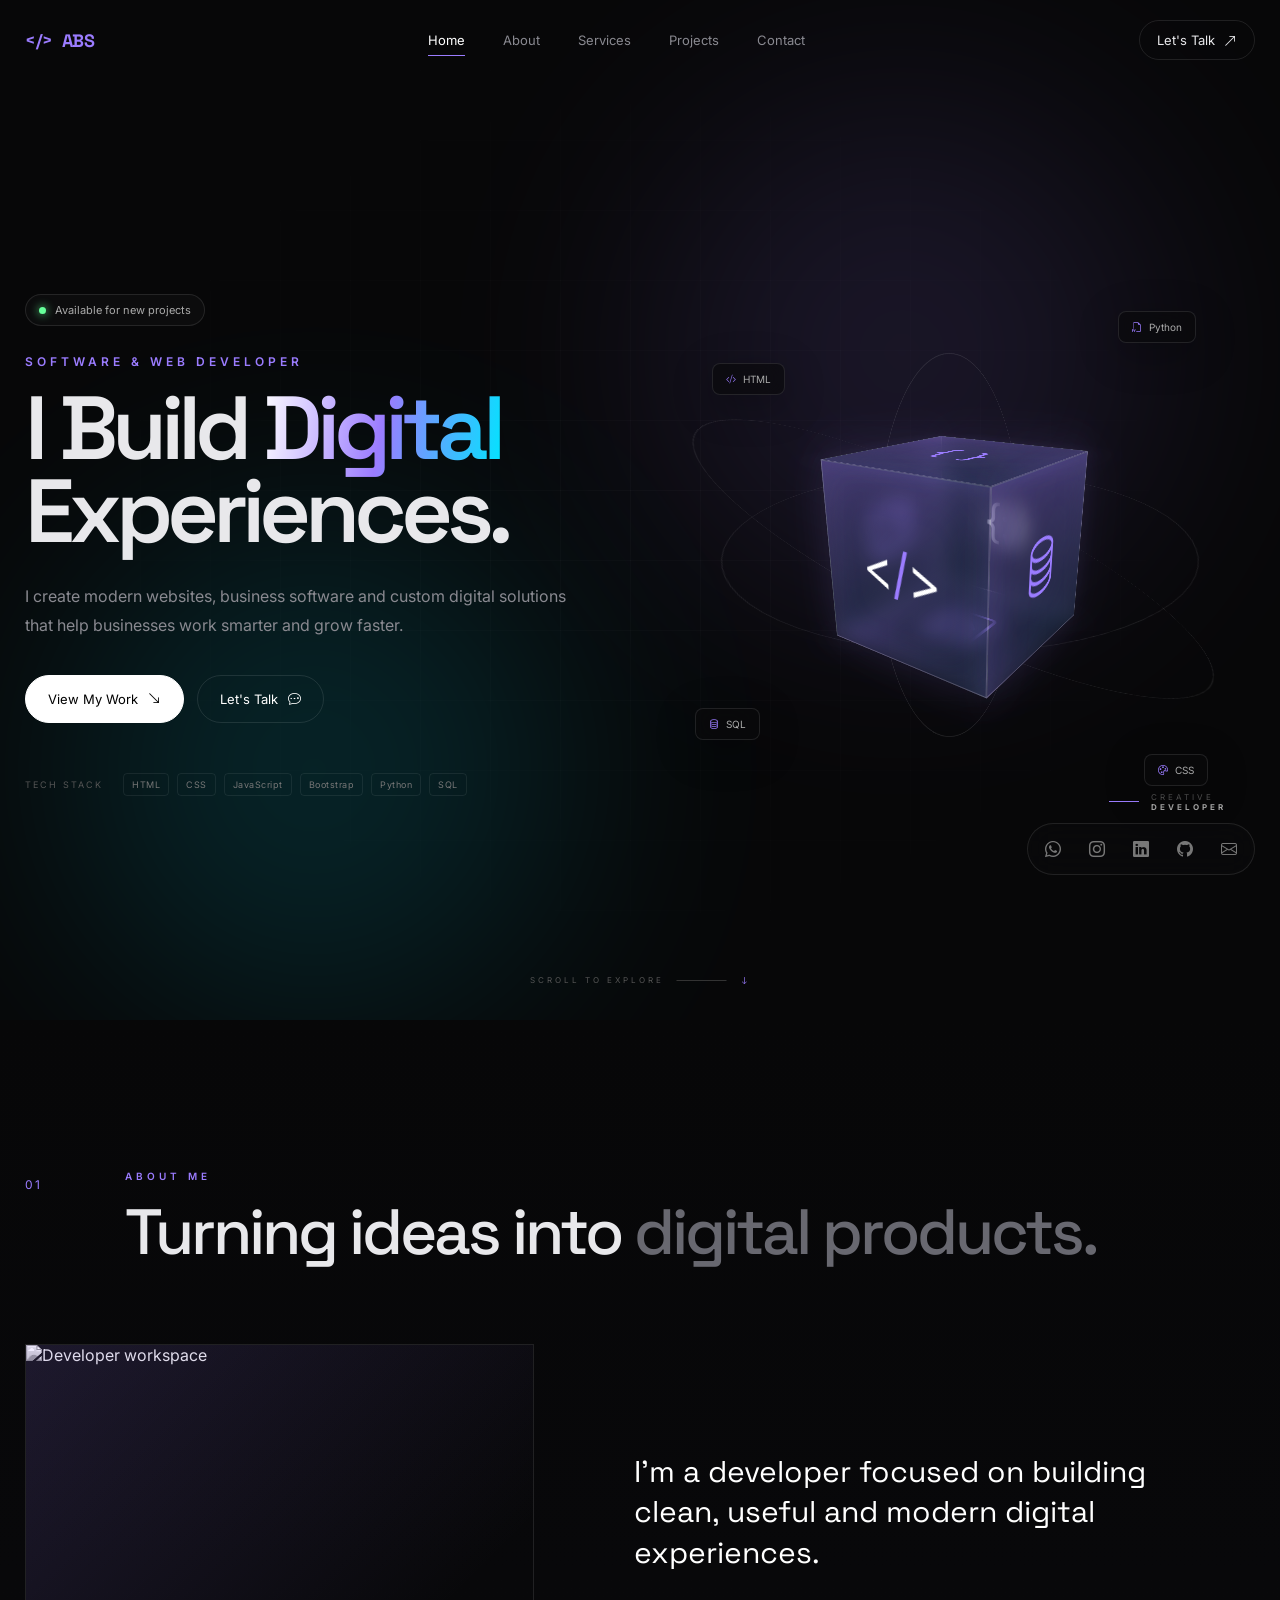
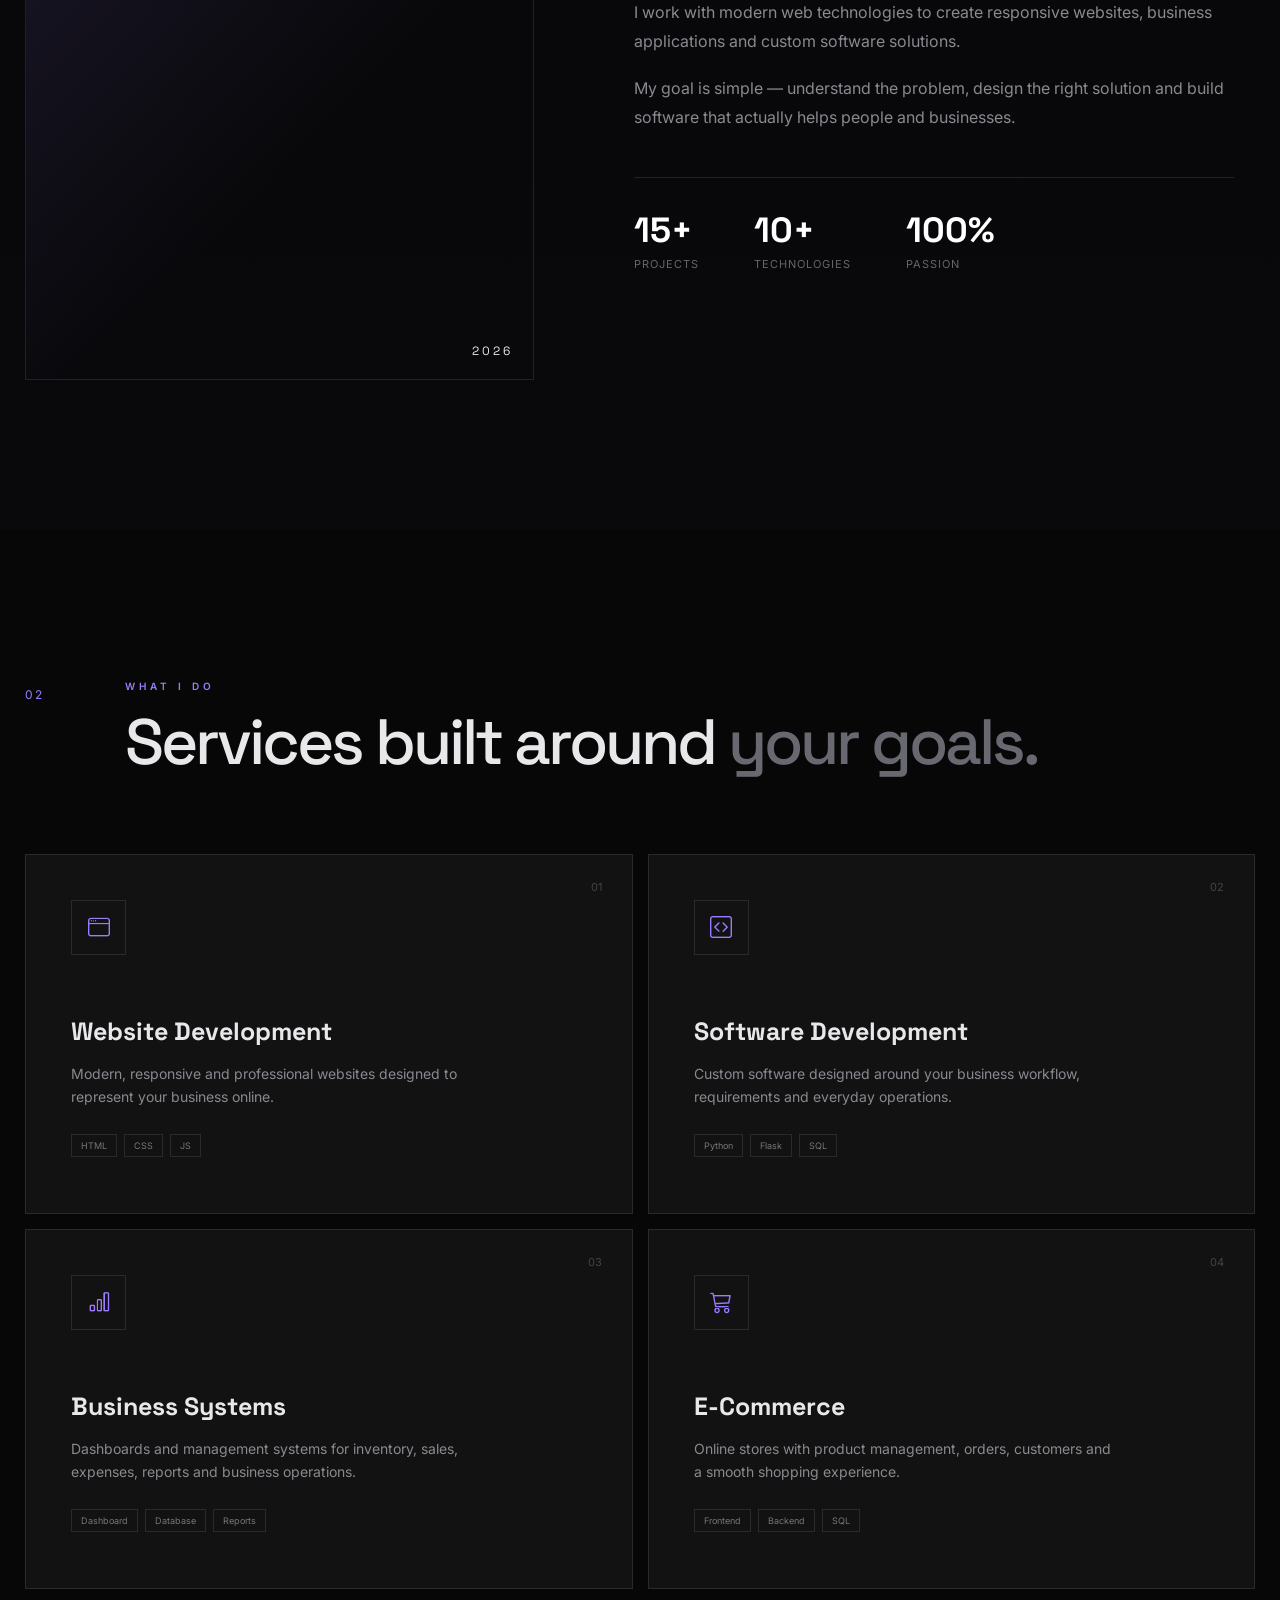
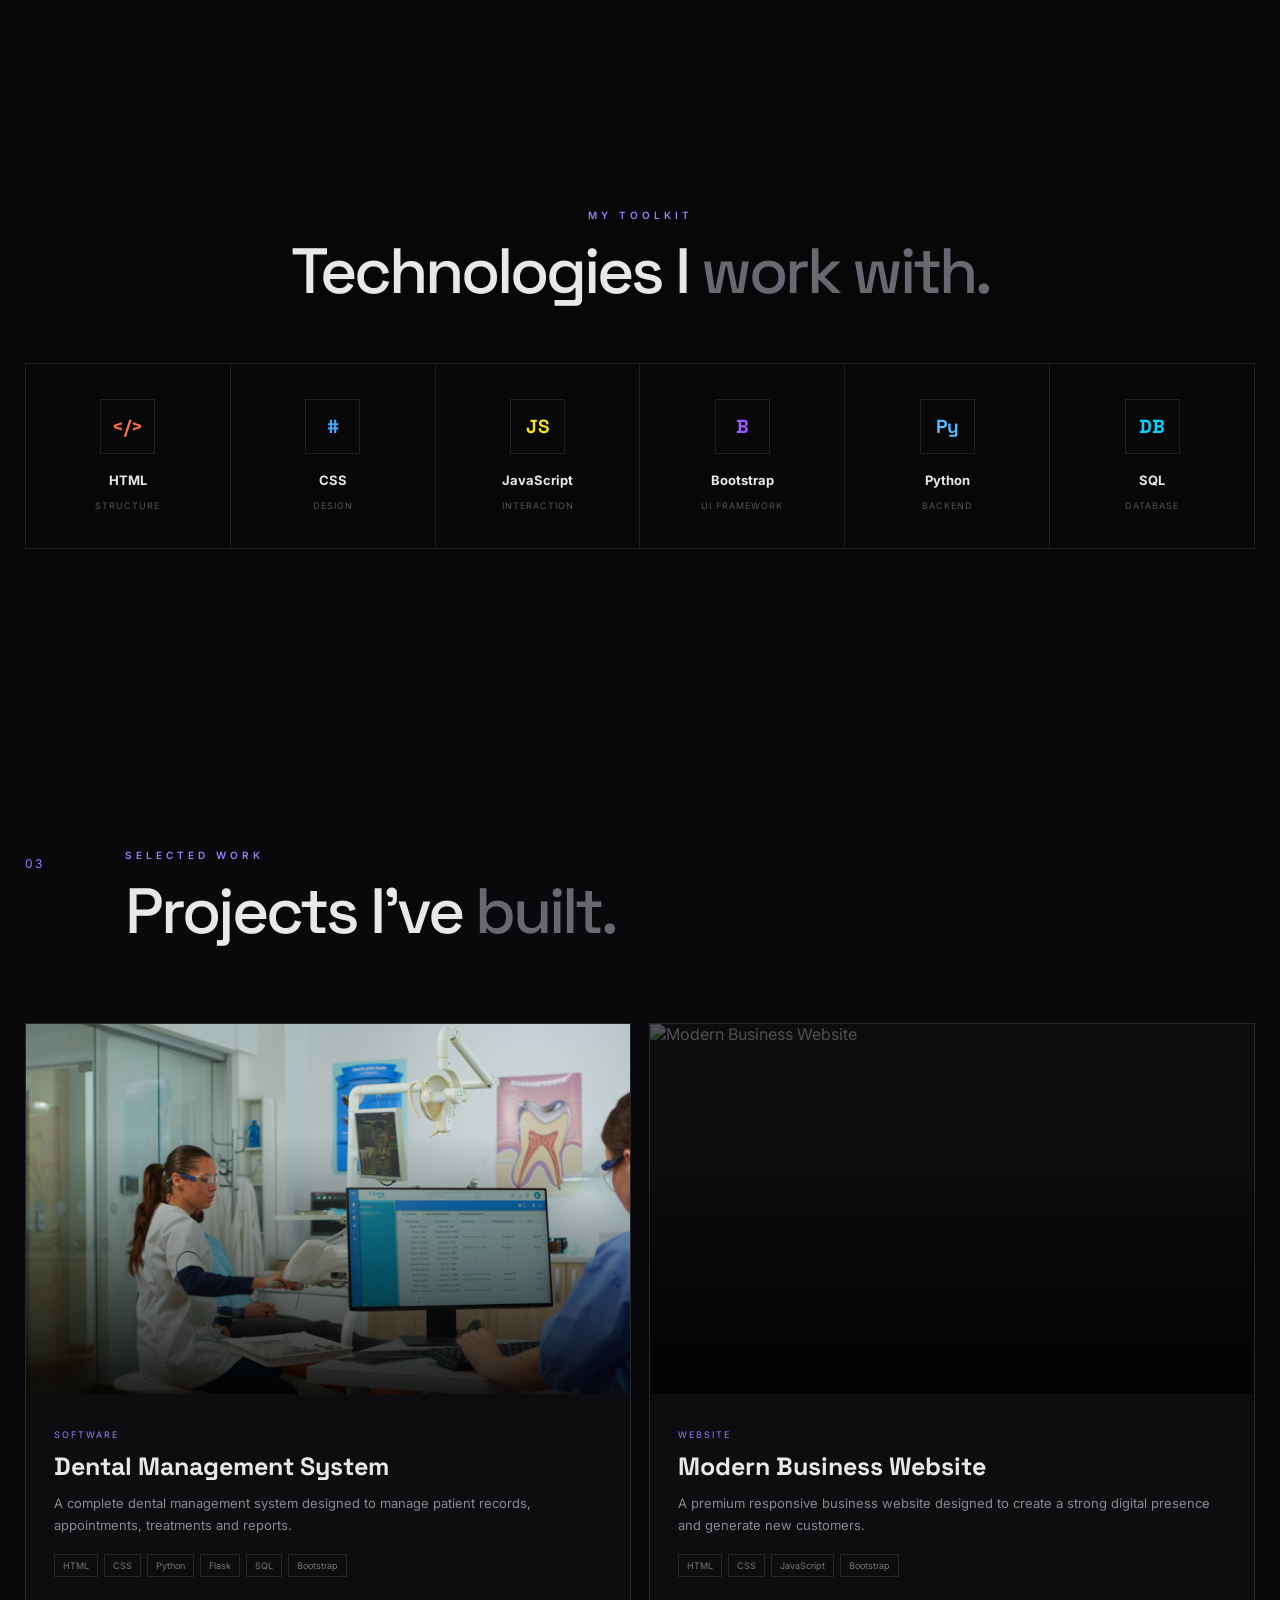
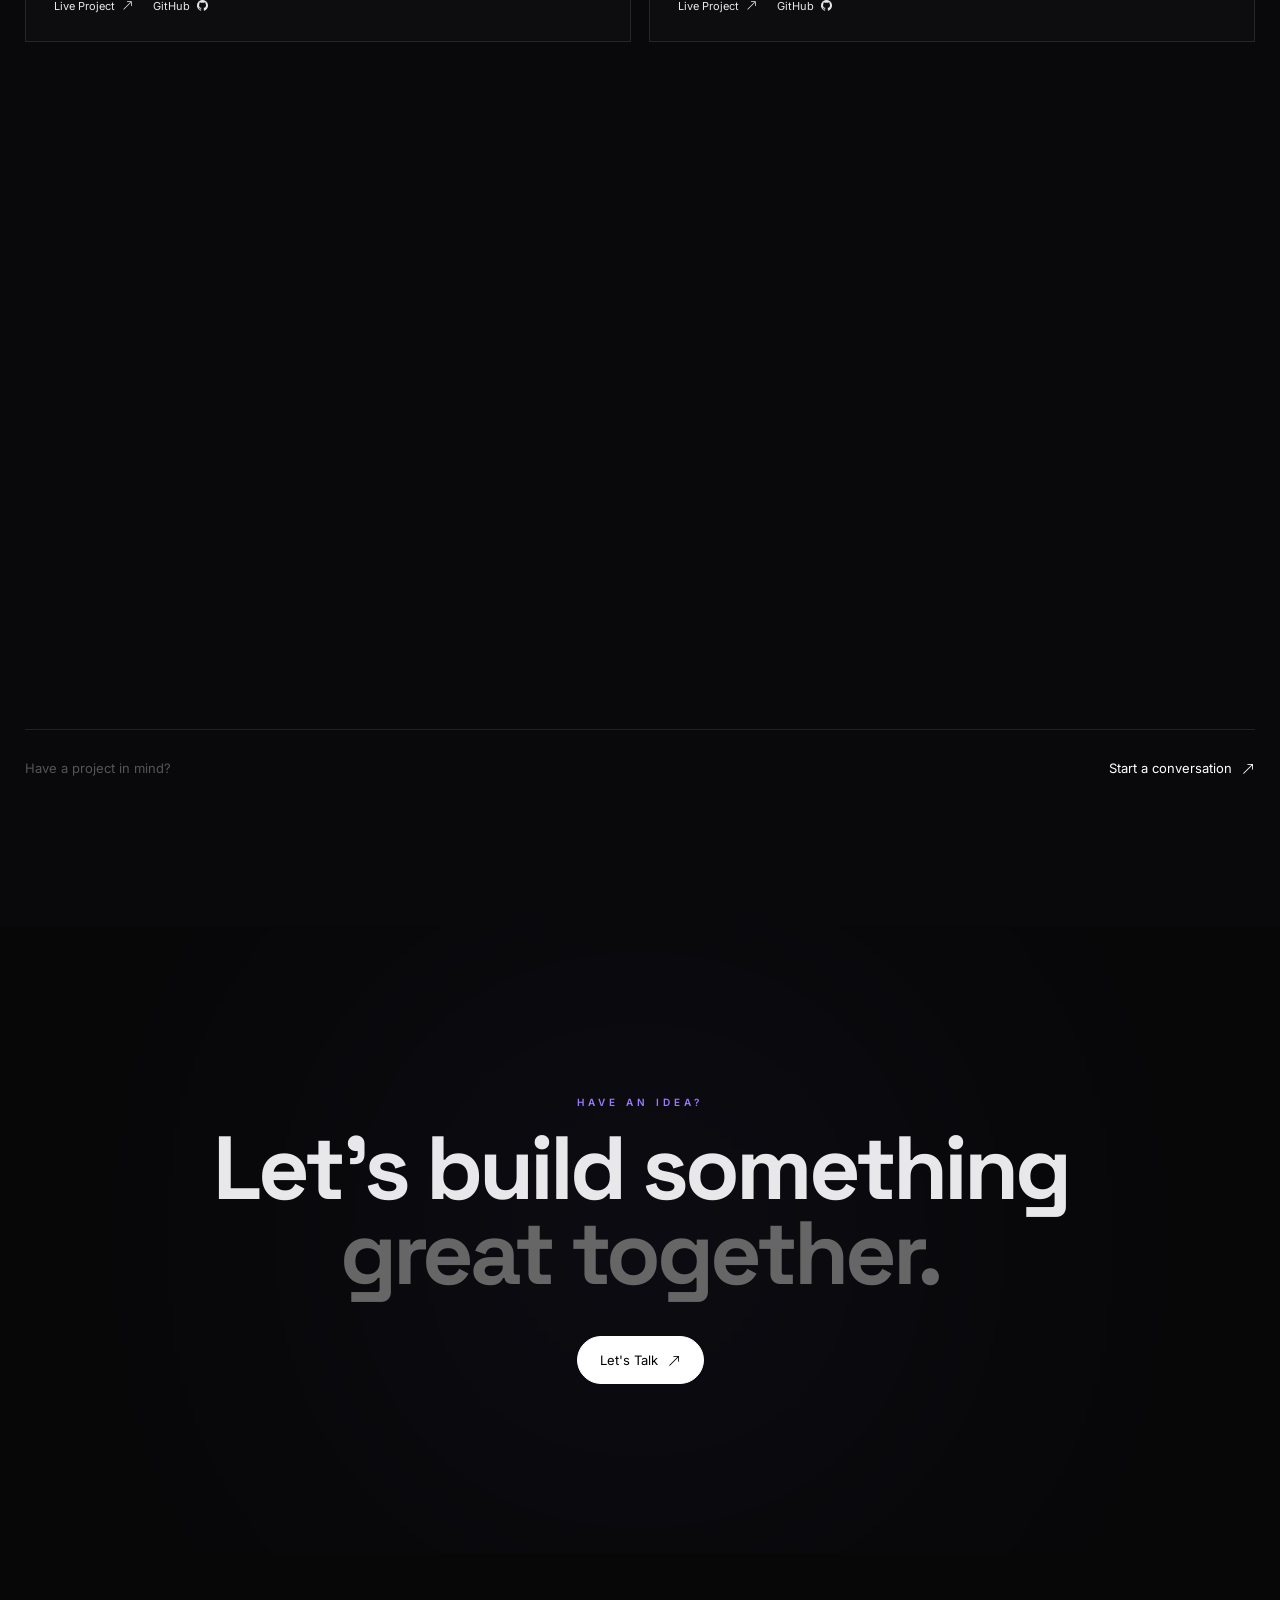
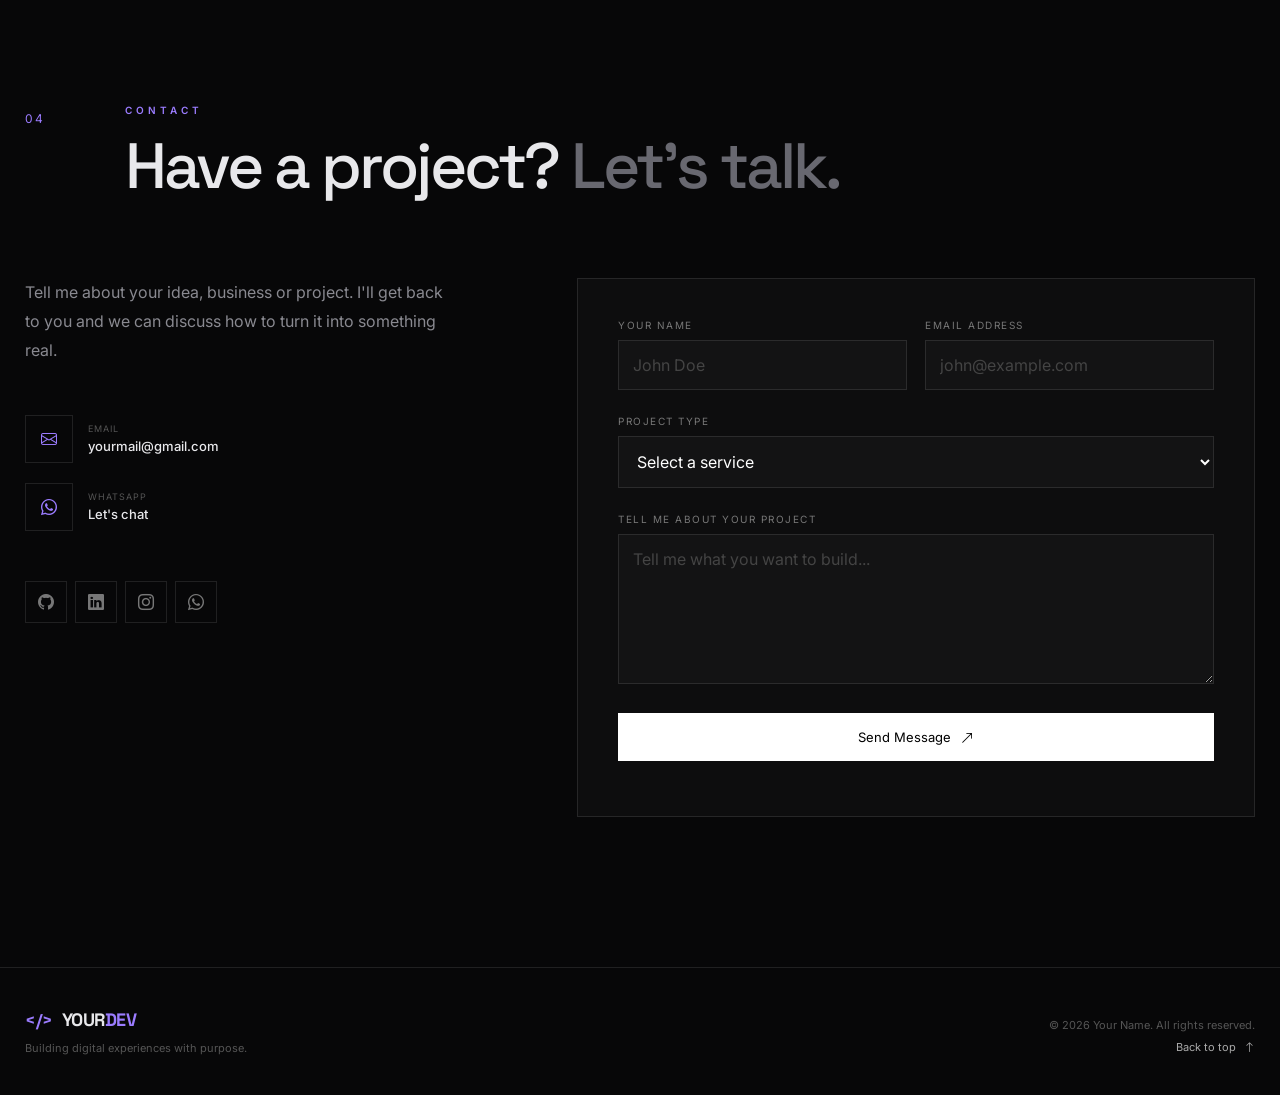
==== index.html @ db2ff86c "updated" ====
<!DOCTYPE html>
<html lang="en">
<head>
    <meta charset="UTF-8">
    <meta name="viewport" content="width=device-width, initial-scale=1.0">

    <title> ABS Software & Web Developer</title>

    <meta
        name="description"
        content="Software and web developer building modern websites, business software and custom digital solutions."
    >

    <!-- Google Font -->
    <link rel="preconnect" href="https://fonts.googleapis.com">
    <link rel="preconnect" href="https://fonts.gstatic.com" crossorigin>

    <link
        href="https://fonts.googleapis.com/css2?family=Inter:wght@400;500;600;700;800&family=Space+Grotesk:wght@400;500;600;700&display=swap"
        rel="stylesheet"
    >

    <!-- Bootstrap Icons -->
    <link
        rel="stylesheet"
        href="https://cdn.jsdelivr.net/npm/bootstrap-icons@1.11.3/font/bootstrap-icons.min.css"
    >

    <link rel="stylesheet" href="style.css">
</head>

<body>

<!-- =========================================================
     CUSTOM CURSOR
========================================================= -->

<div class="cursor-dot"></div>
<div class="cursor-outline"></div>


<!-- =========================================================
     NAVBAR
========================================================= -->

<header class="navbar">

    <div class="nav-container">

        <a href="#home" class="logo">
            <span class="logo-symbol">&lt;/&gt;</span>
            <span><span>ABS</span></span>
        </a>

        <nav class="nav-links">

            <a href="#home" class="nav-link active">Home</a>
            <a href="#about" class="nav-link">About</a>
            <a href="#services" class="nav-link">Services</a>
            <a href="#projects" class="nav-link">Projects</a>
            <a href="#contact" class="nav-link">Contact</a>

        </nav>

        <a href="#contact" class="nav-button">
            Let's Talk
            <i class="bi bi-arrow-up-right"></i>
        </a>

        <button class="menu-button" id="menuButton" aria-label="Open menu">
            <i class="bi bi-list"></i>
        </button>

    </div>

</header>


<!-- MOBILE MENU -->

<div class="mobile-menu" id="mobileMenu">

    <button class="mobile-close" id="mobileClose">
        <i class="bi bi-x-lg"></i>
    </button>

    <a href="#home">Home</a>
    <a href="#about">About</a>
    <a href="#services">Services</a>
    <a href="#projects">Projects</a>
    <a href="#contact">Contact</a>

</div>


<!-- =========================================================
     HERO
========================================================= -->

<main>

<section class="hero section" id="home">

    <div class="hero-grid"></div>

    <div class="hero-glow glow-one"></div>
    <div class="hero-glow glow-two"></div>

    <div class="hero-container">

        <!-- LEFT CONTENT -->

        <div class="hero-content">

            <div class="available-badge">
                <span class="status-dot"></span>
                Available for new projects
            </div>

            <p class="hero-small-title">
                SOFTWARE & WEB DEVELOPER
            </p>

            <h1>
                I Build
                <span class="gradient-text">Digital</span>
                <br>
                Experiences.
            </h1>

            <p class="hero-description">
                I create modern websites, business software and custom
                digital solutions that help businesses work smarter and
                grow faster.
            </p>

            <div class="hero-buttons">

                <a href="#projects" class="primary-button">
                    View My Work
                    <i class="bi bi-arrow-down-right"></i>
                </a>

                <a href="#contact" class="secondary-button">
                    Let's Talk
                    <i class="bi bi-chat-dots"></i>
                </a>

            </div>

            <div class="hero-tech">

                <span>TECH STACK</span>

                <div class="tech-list">
                    <span>HTML</span>
                    <span>CSS</span>
                    <span>JavaScript</span>
                    <span>Bootstrap</span>
                    <span>Python</span>
                    <span>SQL</span>
                </div>

            </div>

        </div>


        <!-- 3D AREA -->

        <div class="hero-visual" id="heroVisual">

            <div class="orbit orbit-one"></div>
            <div class="orbit orbit-two"></div>
            <div class="orbit orbit-three"></div>

            <div class="floating-tag tag-html">
                <i class="bi bi-code-slash"></i>
                HTML
            </div>

            <div class="floating-tag tag-python">
                <i class="bi bi-filetype-py"></i>
                Python
            </div>

            <div class="floating-tag tag-sql">
                <i class="bi bi-database"></i>
                SQL
            </div>

            <div class="floating-tag tag-css">
                <i class="bi bi-palette"></i>
                CSS
            </div>


            <!-- 3D OBJECT -->

            <div class="scene">

                <div class="cube">

                    <div class="cube-face front">
                        <span>&lt;</span>
                        <strong>/</strong>
                        <span>&gt;</span>
                    </div>

                    <div class="cube-face back">
                        <span>{</span>
                        <strong>;</strong>
                        <span>}</span>
                    </div>

                    <div class="cube-face right">
                        <i class="bi bi-database"></i>
                    </div>

                    <div class="cube-face left">
                        <i class="bi bi-terminal"></i>
                    </div>

                    <div class="cube-face top">
                        <i class="bi bi-braces"></i>
                    </div>

                    <div class="cube-face bottom">
                        <i class="bi bi-code-square"></i>
                    </div>

                </div>

            </div>


            <div class="visual-caption">

                <div class="caption-line"></div>

                <div>
                    <small>CREATIVE</small>
                    <strong>DEVELOPER</strong>
                </div>

            </div>

        </div>

    </div>


    <div class="scroll-indicator">

        <span>SCROLL TO EXPLORE</span>

        <div class="scroll-line"></div>

        <i class="bi bi-arrow-down"></i>

    </div>

</section>


<!-- =========================================================
     ABOUT
========================================================= -->

<section class="section about-section" id="about">

    <div class="container">

        <div class="section-heading">

            <span class="section-number">01</span>

            <div>
                <p class="eyebrow">ABOUT ME</p>

                <h2>
                    Turning ideas into
                    <span>digital products.</span>
                </h2>
            </div>

        </div>


        <div class="about-grid">

            <div class="about-image-wrapper">

                <div class="image-frame">

                    <!-- Replace this image -->
                    <img
                        src="https://images.unsplash.com/photo-1519389950473-47ba0277781c?auto=format&fit=crop&w=900&q=80"
                        alt="Developer workspace"
                    >

                    <div class="image-overlay"></div>

                    <div class="image-number">
                        2026
                    </div>

                </div>

            </div>


            <div class="about-content">

                <p class="large-text">
                    I'm a developer focused on building clean,
                    useful and modern digital experiences.
                </p>

                <p>
                    I work with modern web technologies to create
                    responsive websites, business applications and
                    custom software solutions.
                </p>

                <p>
                    My goal is simple — understand the problem,
                    design the right solution and build software
                    that actually helps people and businesses.
                </p>


                <div class="stats">

                    <div class="stat">
                        <strong>15+</strong>
                        <span>Projects</span>
                    </div>

                    <div class="stat">
                        <strong>10+</strong>
                        <span>Technologies</span>
                    </div>

                    <div class="stat">
                        <strong>100%</strong>
                        <span>Passion</span>
                    </div>

                </div>

            </div>

        </div>

    </div>

</section>


<!-- =========================================================
     SERVICES
========================================================= -->

<section class="section services-section" id="services">

    <div class="container">

        <div class="section-heading">

            <span class="section-number">02</span>

            <div>
                <p class="eyebrow">WHAT I DO</p>

                <h2>
                    Services built around
                    <span>your goals.</span>
                </h2>
            </div>

        </div>


        <div class="services-grid">


            <article class="service-card">

                <div class="service-number">01</div>

                <div class="service-icon">
                    <i class="bi bi-window"></i>
                </div>

                <h3>Website Development</h3>

                <p>
                    Modern, responsive and professional websites
                    designed to represent your business online.
                </p>

                <div class="service-tags">
                    <span>HTML</span>
                    <span>CSS</span>
                    <span>JS</span>
                </div>

            </article>


            <article class="service-card">

                <div class="service-number">02</div>

                <div class="service-icon">
                    <i class="bi bi-code-square"></i>
                </div>

                <h3>Software Development</h3>

                <p>
                    Custom software designed around your business
                    workflow, requirements and everyday operations.
                </p>

                <div class="service-tags">
                    <span>Python</span>
                    <span>Flask</span>
                    <span>SQL</span>
                </div>

            </article>


            <article class="service-card">

                <div class="service-number">03</div>

                <div class="service-icon">
                    <i class="bi bi-bar-chart"></i>
                </div>

                <h3>Business Systems</h3>

                <p>
                    Dashboards and management systems for inventory,
                    sales, expenses, reports and business operations.
                </p>

                <div class="service-tags">
                    <span>Dashboard</span>
                    <span>Database</span>
                    <span>Reports</span>
                </div>

            </article>


            <article class="service-card">

                <div class="service-number">04</div>

                <div class="service-icon">
                    <i class="bi bi-cart3"></i>
                </div>

                <h3>E-Commerce</h3>

                <p>
                    Online stores with product management, orders,
                    customers and a smooth shopping experience.
                </p>

                <div class="service-tags">
                    <span>Frontend</span>
                    <span>Backend</span>
                    <span>SQL</span>
                </div>

            </article>


        </div>

    </div>

</section>


<!-- =========================================================
     TECHNOLOGIES
========================================================= -->

<section class="section tech-section">

    <div class="container">

        <div class="tech-header">

            <p class="eyebrow">MY TOOLKIT</p>

            <h2>
                Technologies I
                <span>work with.</span>
            </h2>

        </div>


        <div class="skills-grid">

            <div class="skill-card">
                <span class="skill-icon html-icon">&lt;/&gt;</span>
                <strong>HTML</strong>
                <small>Structure</small>
            </div>

            <div class="skill-card">
                <span class="skill-icon css-icon">#</span>
                <strong>CSS</strong>
                <small>Design</small>
            </div>

            <div class="skill-card">
                <span class="skill-icon js-icon">JS</span>
                <strong>JavaScript</strong>
                <small>Interaction</small>
            </div>

            <div class="skill-card">
                <span class="skill-icon bootstrap-icon">B</span>
                <strong>Bootstrap</strong>
                <small>UI Framework</small>
            </div>

            <div class="skill-card">
                <span class="skill-icon python-icon">Py</span>
                <strong>Python</strong>
                <small>Backend</small>
            </div>

            <div class="skill-card">
                <span class="skill-icon sql-icon">DB</span>
                <strong>SQL</strong>
                <small>Database</small>
            </div>

        </div>

    </div>

</section>


<!-- =========================================================
     PROJECTS
========================================================= -->

<section class="section projects-section" id="projects">

    <div class="container">

        <div class="section-heading">

            <span class="section-number">03</span>

            <div>
                <p class="eyebrow">SELECTED WORK</p>

                <h2>
                    Projects I've
                    <span>built.</span>
                </h2>
            </div>

        </div>


        <div class="projects-grid" id="projectsContainer">
            <!-- Projects generated by JavaScript -->
        </div>


        <div class="projects-bottom">

            <p>
                Have a project in mind?
            </p>

            <a href="#contact" class="text-link">
                Start a conversation
                <i class="bi bi-arrow-up-right"></i>
            </a>

        </div>

    </div>

</section>


<!-- =========================================================
     CTA
========================================================= -->

<section class="cta-section">

    <div class="cta-glow"></div>

    <div class="container">

        <p class="eyebrow">HAVE AN IDEA?</p>

        <h2>
            Let's build something
            <span>great together.</span>
        </h2>

        <a href="#contact" class="primary-button large">
            Let's Talk
            <i class="bi bi-arrow-up-right"></i>
        </a>

    </div>

</section>


<!-- =========================================================
     CONTACT
========================================================= -->

<section class="section contact-section" id="contact">

    <div class="container">

        <div class="section-heading">

            <span class="section-number">04</span>

            <div>
                <p class="eyebrow">CONTACT</p>

                <h2>
                    Have a project?
                    <span>Let's talk.</span>
                </h2>
            </div>

        </div>


        <div class="contact-grid">


            <!-- CONTACT INFO -->

            <div class="contact-info">

                <p class="contact-intro">
                    Tell me about your idea, business or project.
                    I'll get back to you and we can discuss how
                    to turn it into something real.
                </p>


                <div class="contact-details">

                    <a href="mailto:yourmail@gmail.com" class="contact-item">

                        <div class="contact-icon">
                            <i class="bi bi-envelope"></i>
                        </div>

                        <div>
                            <small>Email</small>
                            <strong>yourmail@gmail.com</strong>
                        </div>

                    </a>


                    <a href="https://wa.me/919999999999"
                       target="_blank"
                       class="contact-item">

                        <div class="contact-icon">
                            <i class="bi bi-whatsapp"></i>
                        </div>

                        <div>
                            <small>WhatsApp</small>
                            <strong>Let's chat</strong>
                        </div>

                    </a>

                </div>


                <!-- SOCIAL LINKS -->

                <div class="social-links">

                    <a href="https://github.com/" target="_blank">
                        <i class="bi bi-github"></i>
                    </a>

                    <a href="https://linkedin.com/" target="_blank">
                        <i class="bi bi-linkedin"></i>
                    </a>

                    <a href="https://instagram.com/" target="_blank">
                        <i class="bi bi-instagram"></i>
                    </a>

                    <a href="https://wa.me/919999999999" target="_blank">
                        <i class="bi bi-whatsapp"></i>
                    </a>

                </div>

            </div>


            <!-- CONTACT FORM -->

            <form
                class="contact-form"
                id="contactForm"
            >

                <div class="form-row">

                    <div class="form-group">

                        <label for="name">Your Name</label>

                        <input
                            type="text"
                            id="name"
                            name="name"
                            placeholder="John Doe"
                            required
                        >

                    </div>


                    <div class="form-group">

                        <label for="email">Email Address</label>

                        <input
                            type="email"
                            id="email"
                            name="email"
                            placeholder="john@example.com"
                            required
                        >

                    </div>

                </div>


                <div class="form-group">

                    <label for="projectType">Project Type</label>

                    <select id="projectType" name="projectType">

                        <option value="">Select a service</option>

                        <option>Website Development</option>
                        <option>Software Development</option>
                        <option>Business Management System</option>
                        <option>E-Commerce Website</option>
                        <option>Other</option>

                    </select>

                </div>


                <div class="form-group">

                    <label for="message">Tell me about your project</label>

                    <textarea
                        id="message"
                        name="message"
                        rows="6"
                        placeholder="Tell me what you want to build..."
                        required
                    ></textarea>

                </div>


                <button type="submit" class="submit-button">

                    Send Message

                    <i class="bi bi-arrow-up-right"></i>

                </button>


                <p class="form-message" id="formMessage"></p>

            </form>

        </div>

    </div>

</section>

</main>


<!-- =========================================================
     FOOTER
========================================================= -->

<footer class="footer">

    <div class="container footer-inner">

        <div>

            <a href="#home" class="logo">
                <span class="logo-symbol">&lt;/&gt;</span>
                <span>YOUR<span>DEV</span></span>
            </a>

            <p>
                Building digital experiences with purpose.
            </p>

        </div>


        <div class="footer-right">

            <p>
                © <span id="year"></span> Your Name.
                All rights reserved.
            </p>

            <a href="#home">
                Back to top
                <i class="bi bi-arrow-up"></i>
            </a>

        </div>

    </div>

</footer>


<!-- =========================================================
     FLOATING SOCIAL DOCK
========================================================= -->

<div class="social-dock">

    <a href="https://wa.me/919999999999"
       target="_blank"
       aria-label="WhatsApp">

        <i class="bi bi-whatsapp"></i>

    </a>

    <a href="https://instagram.com/"
       target="_blank"
       aria-label="Instagram">

        <i class="bi bi-instagram"></i>

    </a>

    <a href="https://linkedin.com/"
       target="_blank"
       aria-label="LinkedIn">

        <i class="bi bi-linkedin"></i>

    </a>

    <a href="https://github.com/"
       target="_blank"
       aria-label="GitHub">

        <i class="bi bi-github"></i>

    </a>

    <a href="mailto:yourmail@gmail.com"
       aria-label="Email">

        <i class="bi bi-envelope"></i>

    </a>

</div>


<!-- JS -->

<script src="script.js"></script>

</body>
</html>
---- style.css ----
/* =========================================================
   ROOT
========================================================= */

:root {

    --bg: #070708;
    --bg-soft: #0d0d10;
    --card: rgba(255, 255, 255, 0.045);

    --white: #ffffff;
    --text: #e8e8eb;
    --muted: #898990;

    --border: rgba(255, 255, 255, 0.10);

    --accent: #9b7cff;
    --accent-two: #00e5ff;

    --max-width: 1250px;

    --ease: cubic-bezier(.22, 1, .36, 1);
}


/* =========================================================
   RESET
========================================================= */

* {
    margin: 0;
    padding: 0;
    box-sizing: border-box;
}

html {
    scroll-behavior: smooth;
}

body {

    background: var(--bg);
    color: var(--text);

    font-family: "Inter", sans-serif;

    overflow-x: hidden;
}

body::selection {
    background: var(--accent);
    color: white;
}

a {
    color: inherit;
    text-decoration: none;
}

button,
input,
textarea,
select {
    font: inherit;
}


/* =========================================================
   SCROLLBAR
========================================================= */

::-webkit-scrollbar {
    width: 8px;
}

::-webkit-scrollbar-track {
    background: var(--bg);
}

::-webkit-scrollbar-thumb {
    background: #29292e;
    border-radius: 20px;
}

::-webkit-scrollbar-thumb:hover {
    background: var(--accent);
}


/* =========================================================
   CONTAINER
========================================================= */

.container {

    width: min(
        calc(100% - 50px),
        var(--max-width)
    );

    margin: auto;
}


/* =========================================================
   NAVBAR
========================================================= */

.navbar {

    position: fixed;

    top: 0;
    left: 0;

    width: 100%;

    z-index: 1000;

    padding: 20px 0;

    transition: .4s var(--ease);
}

.navbar.scrolled {

    padding: 12px 0;

    background: rgba(7, 7, 8, .78);

    backdrop-filter: blur(20px);

    border-bottom: 1px solid var(--border);
}

.nav-container {

    width: min(
        calc(100% - 50px),
        1400px
    );

    margin: auto;

    display: flex;

    align-items: center;

    justify-content: space-between;
}


/* LOGO */

.logo {

    display: flex;

    align-items: center;

    gap: 9px;

    font-family: "Space Grotesk", sans-serif;

    font-weight: 700;

    font-size: 18px;

    letter-spacing: -.5px;
}

.logo > span:last-child > span {
    color: var(--accent);
}

.logo-symbol {

    color: var(--accent);

    font-size: 17px;
}


/* NAV LINKS */

.nav-links {

    display: flex;

    align-items: center;

    gap: 38px;
}

.nav-link {

    position: relative;

    font-size: 13px;

    color: var(--muted);

    transition: .3s ease;
}

.nav-link:hover,
.nav-link.active {
    color: white;
}

.nav-link::after {

    content: "";

    position: absolute;

    bottom: -8px;
    left: 0;

    width: 0;
    height: 1px;

    background: var(--accent);

    transition: .3s ease;
}

.nav-link:hover::after,
.nav-link.active::after {
    width: 100%;
}


/* NAV BUTTON */

.nav-button {

    display: flex;

    align-items: center;

    gap: 9px;

    padding: 11px 17px;

    border: 1px solid var(--border);

    border-radius: 50px;

    font-size: 13px;

    transition: .3s ease;
}

.nav-button:hover {

    background: white;

    color: black;

    transform: translateY(-2px);
}


/* MOBILE BUTTON */

.menu-button {

    display: none;

    background: transparent;

    border: 0;

    color: white;

    font-size: 25px;

    cursor: pointer;
}


/* MOBILE MENU */

.mobile-menu {

    position: fixed;

    inset: 0;

    z-index: 2000;

    background: rgba(7, 7, 8, .98);

    backdrop-filter: blur(20px);

    display: flex;

    flex-direction: column;

    align-items: center;

    justify-content: center;

    gap: 30px;

    transform: translateX(100%);

    transition: .5s var(--ease);
}

.mobile-menu.open {
    transform: translateX(0);
}

.mobile-menu a {

    font-family: "Space Grotesk";

    font-size: 28px;

    font-weight: 600;
}

.mobile-close {

    position: absolute;

    top: 25px;
    right: 25px;

    border: 0;

    background: none;

    color: white;

    font-size: 25px;
}


/* =========================================================
   HERO
========================================================= */

.hero {

    min-height: 100vh;

    position: relative;

    display: flex;

    align-items: center;

    overflow: hidden;
}

.hero-grid {

    position: absolute;

    inset: 0;

    background-image:

        linear-gradient(
            rgba(255,255,255,.025) 1px,
            transparent 1px
        ),

        linear-gradient(
            90deg,
            rgba(255,255,255,.025) 1px,
            transparent 1px
        );

    background-size: 70px 70px;

    mask-image:
        radial-gradient(
            ellipse at center,
            black,
            transparent 75%
        );
}

.hero-glow {

    position: absolute;

    width: 500px;

    height: 500px;

    border-radius: 50%;

    filter: blur(120px);

    opacity: .13;

    pointer-events: none;
}

.glow-one {

    background: var(--accent);

    top: 10%;

    right: 10%;
}

.glow-two {

    background: var(--accent-two);

    bottom: 0;

    left: 5%;
}


.hero-container {

    width: min(
        calc(100% - 50px),
        var(--max-width)
    );

    margin: auto;

    display: grid;

    grid-template-columns: 1fr 1fr;

    align-items: center;

    gap: 50px;

    position: relative;

    z-index: 2;

    padding-top: 70px;
}


/* HERO CONTENT */

.hero-content {

    position: relative;

    z-index: 5;
}

.available-badge {

    display: inline-flex;

    align-items: center;

    gap: 9px;

    padding: 8px 13px;

    border: 1px solid var(--border);

    border-radius: 50px;

    color: #aaa;

    font-size: 11px;

    margin-bottom: 28px;

    background: rgba(255,255,255,.025);
}

.status-dot {

    width: 7px;
    height: 7px;

    background: #66ff9a;

    border-radius: 50%;

    box-shadow:
        0 0 10px #66ff9a;

    animation: pulse 2s infinite;
}

@keyframes pulse {

    0%,100% {
        opacity: 1;
    }

    50% {
        opacity: .35;
    }
}

.hero-small-title {

    color: var(--accent);

    font-size: 12px;

    letter-spacing: 4px;

    font-weight: 600;

    margin-bottom: 18px;
}

.hero h1 {

    font-family: "Space Grotesk", sans-serif;

    font-size: clamp(
        55px,
        7vw,
        105px
    );

    line-height: .92;

    letter-spacing: -6px;

    font-weight: 600;

    margin-bottom: 30px;
}

.gradient-text {

    background:
        linear-gradient(
            100deg,
            #fff,
            var(--accent),
            var(--accent-two)
        );

    -webkit-background-clip: text;

    background-clip: text;

    color: transparent;
}

.hero-description {

    max-width: 570px;

    color: var(--muted);

    font-size: 16px;

    line-height: 1.8;

    margin-bottom: 35px;
}


/* BUTTONS */

.hero-buttons {

    display: flex;

    align-items: center;

    gap: 13px;
}

.primary-button,
.secondary-button {

    display: inline-flex;

    align-items: center;

    justify-content: center;

    gap: 10px;

    padding: 15px 22px;

    border-radius: 50px;

    font-size: 13px;

    transition: .35s var(--ease);
}

.primary-button {

    background: white;

    color: black;

    border: 1px solid white;
}

.primary-button:hover {

    transform: translateY(-4px);

    box-shadow:
        0 15px 40px rgba(255,255,255,.12);
}

.secondary-button {

    border: 1px solid var(--border);

    color: white;
}

.secondary-button:hover {

    border-color: rgba(255,255,255,.4);

    background: rgba(255,255,255,.05);

    transform: translateY(-4px);
}

.hero-tech {

    margin-top: 50px;

    display: flex;

    align-items: center;

    gap: 20px;

    color: #555;

    font-size: 9px;

    letter-spacing: 2px;
}

.tech-list {

    display: flex;

    flex-wrap: wrap;

    gap: 8px;
}

.tech-list span {

    padding: 5px 8px;

    border: 1px solid rgba(255,255,255,.07);

    border-radius: 4px;

    font-size: 9px;

    letter-spacing: .5px;

    color: #777;
}


/* =========================================================
   3D HERO
========================================================= */

.hero-visual {

    height: 650px;

    position: relative;

    display: flex;

    align-items: center;

    justify-content: center;

    perspective: 1200px;

    transition:
        transform .15s ease-out;
}


/* ORBITS */

.orbit {

    position: absolute;

    border: 1px solid rgba(255,255,255,.09);

    border-radius: 50%;

    transform-style: preserve-3d;
}

.orbit-one {

    width: 470px;
    height: 470px;

    transform:
        rotateX(68deg)
        rotateZ(-20deg);
}

.orbit-two {

    width: 380px;
    height: 380px;

    transform:
        rotateY(68deg)
        rotateZ(20deg);
}

.orbit-three {

    width: 560px;
    height: 560px;

    transform:
        rotateX(75deg)
        rotateY(25deg);
}


/* SCENE */

.scene {

    width: 220px;

    height: 220px;

    perspective: 900px;

    transform-style: preserve-3d;
}

.cube {

    width: 180px;
    height: 180px;

    position: absolute;

    top: 20px;
    left: 20px;

    transform-style: preserve-3d;

    transform:
        rotateX(-20deg)
        rotateY(-35deg);

    animation:
        cubeFloat 7s infinite
        cubic-bezier(.45,.05,.55,.95);
}

@keyframes cubeFloat {

    0%,100% {
        transform:
            rotateX(-20deg)
            rotateY(-35deg)
            translateY(0);
    }

    50% {
        transform:
            rotateX(-30deg)
            rotateY(25deg)
            translateY(-25px);
    }
}

.cube-face {

    position: absolute;

    width: 180px;
    height: 180px;

    display: flex;

    align-items: center;

    justify-content: center;

    font-size: 55px;

    color: white;

    border: 1px solid rgba(255,255,255,.18);

    background:
        linear-gradient(
            135deg,
            rgba(155,124,255,.22),
            rgba(0,229,255,.04)
        );

    box-shadow:
        inset 0 0 50px rgba(155,124,255,.08),
        0 0 50px rgba(155,124,255,.08);

    backdrop-filter: blur(10px);

    backface-visibility: visible;
}

.cube-face strong {

    color: var(--accent);

    font-weight: 400;
}

.front {
    transform: translateZ(90px);
}

.back {
    transform: rotateY(180deg) translateZ(90px);
}

.right {
    transform: rotateY(90deg) translateZ(90px);
}

.left {
    transform: rotateY(-90deg) translateZ(90px);
}

.top {
    transform: rotateX(90deg) translateZ(90px);
}

.bottom {
    transform: rotateX(-90deg) translateZ(90px);
}

.cube-face i {

    font-size: 60px;

    color: var(--accent);
}


/* FLOATING TAGS */

.floating-tag {

    position: absolute;

    display: flex;

    align-items: center;

    gap: 7px;

    padding: 9px 13px;

    border: 1px solid rgba(255,255,255,.1);

    border-radius: 8px;

    background: rgba(10,10,12,.65);

    backdrop-filter: blur(15px);

    color: #aaa;

    font-size: 10px;

    z-index: 5;

    box-shadow:
        0 10px 40px rgba(0,0,0,.3);
}

.floating-tag i {
    color: var(--accent);
}

.tag-html {

    top: 22%;

    left: 8%;

    animation: tagFloat 4s infinite ease-in-out;
}

.tag-python {

    top: 14%;

    right: 10%;

    animation: tagFloat 5s infinite ease-in-out .4s;
}

.tag-sql {

    bottom: 20%;

    left: 5%;

    animation: tagFloat 4.5s infinite ease-in-out .7s;
}

.tag-css {

    bottom: 13%;

    right: 8%;

    animation: tagFloat 5.5s infinite ease-in-out .2s;
}

@keyframes tagFloat {

    0%,100% {
        transform: translateY(0);
    }

    50% {
        transform: translateY(-12px);
    }
}


/* VISUAL CAPTION */

.visual-caption {

    position: absolute;

    bottom: 9%;

    right: 5%;

    display: flex;

    align-items: center;

    gap: 12px;
}

.caption-line {

    width: 30px;

    height: 1px;

    background: var(--accent);
}

.visual-caption small,
.visual-caption strong {

    display: block;

    font-size: 8px;

    letter-spacing: 3px;
}

.visual-caption small {
    color: #555;
}

.visual-caption strong {
    color: #aaa;
}


/* SCROLL */

.scroll-indicator {

    position: absolute;

    bottom: 35px;

    left: 50%;

    transform: translateX(-50%);

    display: flex;

    align-items: center;

    gap: 13px;

    color: #555;

    font-size: 8px;

    letter-spacing: 3px;

    z-index: 5;
}

.scroll-line {

    width: 50px;

    height: 1px;

    background: #333;
}

.scroll-indicator i {

    color: var(--accent);

    animation: scrollArrow 1.8s infinite;
}

@keyframes scrollArrow {

    0%,100% {
        transform: translateY(0);
    }

    50% {
        transform: translateY(5px);
    }
}


/* =========================================================
   SECTION
========================================================= */

.section {

    position: relative;

    padding: 150px 0;
}

.section-heading {

    display: grid;

    grid-template-columns: 80px 1fr;

    gap: 20px;

    margin-bottom: 80px;
}

.section-number {

    color: var(--accent);

    font-size: 12px;

    padding-top: 7px;

    letter-spacing: 2px;
}

.eyebrow {

    color: var(--accent);

    font-size: 10px;

    letter-spacing: 4px;

    font-weight: 600;

    margin-bottom: 18px;
}

.section-heading h2,
.tech-header h2 {

    font-family: "Space Grotesk", sans-serif;

    font-size: clamp(38px, 5vw, 68px);

    line-height: 1;

    letter-spacing: -3px;

    font-weight: 500;
}

.section-heading h2 span,
.tech-header h2 span {

    color: #686870;
}


/* =========================================================
   ABOUT
========================================================= */

.about-section {

    background:
        linear-gradient(
            180deg,
            var(--bg),
            #09090c
        );
}

.about-grid {

    display: grid;

    grid-template-columns: .9fr 1.1fr;

    gap: 100px;

    align-items: center;
}

.image-frame {

    position: relative;

    aspect-ratio: 4 / 5;

    overflow: hidden;

    border: 1px solid var(--border);
}

.image-frame img {

    width: 100%;
    height: 100%;

    object-fit: cover;

    filter: grayscale(100%);

    transition: .8s var(--ease);
}

.image-frame:hover img {

    filter: grayscale(0%);

    transform: scale(1.05);
}

.image-overlay {

    position: absolute;

    inset: 0;

    background:
        linear-gradient(
            135deg,
            rgba(155,124,255,.15),
            transparent 60%
        );
}

.image-number {

    position: absolute;

    right: 20px;
    bottom: 20px;

    font-family: "Space Grotesk";

    font-size: 12px;

    letter-spacing: 3px;
}

.about-content {

    max-width: 600px;
}

.large-text {

    font-family: "Space Grotesk";

    font-size: 30px;

    line-height: 1.35;

    margin-bottom: 25px;

    color: white;
}

.about-content > p:not(.large-text) {

    color: var(--muted);

    line-height: 1.8;

    margin-bottom: 18px;
}

.stats {

    display: flex;

    gap: 55px;

    margin-top: 45px;

    padding-top: 30px;

    border-top: 1px solid var(--border);
}

.stat strong {

    display: block;

    font-family: "Space Grotesk";

    font-size: 35px;

    color: white;
}

.stat span {

    color: #666;

    font-size: 11px;

    text-transform: uppercase;

    letter-spacing: 1px;
}


/* =========================================================
   SERVICES
========================================================= */

.services-grid {

    display: grid;

    grid-template-columns: repeat(2, 1fr);

    gap: 15px;
}

.service-card {

    position: relative;

    padding: 45px;

    min-height: 360px;

    background: var(--card);

    border: 1px solid var(--border);

    overflow: hidden;

    transition: .5s var(--ease);
}

.service-card::before {

    content: "";

    position: absolute;

    width: 200px;
    height: 200px;

    border-radius: 50%;

    background: var(--accent);

    filter: blur(100px);

    opacity: 0;

    right: -100px;
    top: -100px;

    transition: .5s ease;
}

.service-card:hover {

    transform: translateY(-8px);

    border-color:
        rgba(155,124,255,.35);
}

.service-card:hover::before {
    opacity: .12;
}

.service-number {

    position: absolute;

    top: 25px;
    right: 30px;

    color: #444;

    font-size: 11px;
}

.service-icon {

    width: 55px;
    height: 55px;

    display: flex;

    align-items: center;
    justify-content: center;

    border: 1px solid var(--border);

    margin-bottom: 60px;

    color: var(--accent);

    font-size: 22px;
}

.service-card h3 {

    font-family: "Space Grotesk";

    font-size: 25px;

    margin-bottom: 15px;
}

.service-card p {

    color: var(--muted);

    font-size: 14px;

    line-height: 1.7;

    max-width: 420px;
}

.service-tags {

    display: flex;

    gap: 7px;

    margin-top: 25px;
}

.service-tags span {

    padding: 5px 9px;

    border: 1px solid var(--border);

    font-size: 9px;

    color: #777;
}


/* =========================================================
   TECHNOLOGIES
========================================================= */

.tech-section {

    padding-top: 70px;

    padding-bottom: 150px;
}

.tech-header {

    text-align: center;

    margin-bottom: 60px;
}

.skills-grid {

    display: grid;

    grid-template-columns:
        repeat(6, 1fr);

    border-top: 1px solid var(--border);

    border-left: 1px solid var(--border);
}

.skill-card {

    padding: 35px 20px;

    text-align: center;

    border-right: 1px solid var(--border);

    border-bottom: 1px solid var(--border);

    transition: .3s ease;
}

.skill-card:hover {

    background: rgba(255,255,255,.035);

    transform: translateY(-5px);
}

.skill-icon {

    width: 55px;
    height: 55px;

    display: flex;

    align-items: center;
    justify-content: center;

    margin: auto auto 18px;

    border: 1px solid var(--border);

    font-family: "Space Grotesk";

    font-weight: 700;

    font-size: 19px;
}

.skill-card strong {

    display: block;

    font-size: 13px;

    margin-bottom: 5px;
}

.skill-card small {

    color: #555;

    font-size: 9px;

    text-transform: uppercase;

    letter-spacing: 1px;
}

.html-icon {
    color: #ff7043;
}

.css-icon {
    color: #42a5f5;
}

.js-icon {
    color: #f7df1e;
}

.bootstrap-icon {
    color: #9b59ff;
}

.python-icon {
    color: #54b7ff;
}

.sql-icon {
    color: #00d5ff;
}


/* =========================================================
   PROJECTS
========================================================= */

.projects-section {

    background: #09090c;
}

.projects-grid {

    display: grid;

    grid-template-columns:
        repeat(2, 1fr);

    gap: 18px;
}

.project-card {

    position: relative;

    overflow: hidden;

    border: 1px solid var(--border);

    background: #0d0d10;

    transition: .5s var(--ease);
}

.project-card:hover {

    transform: translateY(-8px);

    border-color:
        rgba(155,124,255,.35);
}

.project-image {

    height: 370px;

    overflow: hidden;

    position: relative;
}

.project-image img {

    width: 100%;
    height: 100%;

    object-fit: cover;

    transition: .7s var(--ease);
}

.project-card:hover .project-image img {

    transform: scale(1.06);
}

.project-overlay {

    position: absolute;

    inset: 0;

    background:
        linear-gradient(
            transparent 30%,
            rgba(0,0,0,.85)
        );
}

.project-info {

    padding: 28px;
}

.project-category {

    color: var(--accent);

    font-size: 9px;

    text-transform: uppercase;

    letter-spacing: 2px;
}

.project-info h3 {

    font-family: "Space Grotesk";

    font-size: 25px;

    margin: 8px 0 10px;
}

.project-info p {

    color: var(--muted);

    font-size: 13px;

    line-height: 1.7;

    margin-bottom: 18px;
}

.project-tech {

    display: flex;

    gap: 6px;

    flex-wrap: wrap;

    margin-bottom: 22px;
}

.project-tech span {

    border: 1px solid var(--border);

    padding: 5px 8px;

    color: #777;

    font-size: 9px;
}

.project-links {

    display: flex;

    gap: 20px;
}

.project-links a {

    font-size: 11px;

    display: flex;

    align-items: center;

    gap: 7px;

    transition: .3s ease;
}

.project-links a:hover {
    color: var(--accent);
}

.projects-bottom {

    margin-top: 50px;

    display: flex;

    align-items: center;

    justify-content: space-between;

    border-top: 1px solid var(--border);

    padding-top: 30px;

    color: #555;

    font-size: 13px;
}

.text-link {

    color: white;

    display: flex;

    gap: 10px;

    align-items: center;
}


/* =========================================================
   CTA
========================================================= */

.cta-section {

    position: relative;

    padding: 170px 0;

    text-align: center;

    overflow: hidden;
}

.cta-glow {

    position: absolute;

    width: 400px;
    height: 400px;

    left: 50%;
    top: 50%;

    transform: translate(-50%, -50%);

    background: var(--accent);

    filter: blur(180px);

    opacity: .09;
}

.cta-section h2 {

    position: relative;

    z-index: 2;

    font-family: "Space Grotesk";

    font-size: clamp(
        45px,
        7vw,
        90px
    );

    line-height: .95;

    letter-spacing: -4px;

    max-width: 900px;

    margin: auto auto 40px;
}

.cta-section h2 span {
    color: #666;
}

.primary-button.large {
    position: relative;
    z-index: 2;
}


/* =========================================================
   CONTACT
========================================================= */

.contact-grid {

    display: grid;

    grid-template-columns: .8fr 1.2fr;

    gap: 100px;
}

.contact-intro {

    color: var(--muted);

    line-height: 1.8;

    max-width: 420px;

    margin-bottom: 50px;
}

.contact-details {

    display: flex;

    flex-direction: column;

    gap: 20px;
}

.contact-item {

    display: flex;

    align-items: center;

    gap: 15px;
}

.contact-icon {

    width: 48px;
    height: 48px;

    display: flex;

    align-items: center;
    justify-content: center;

    border: 1px solid var(--border);

    color: var(--accent);
}

.contact-item small,
.contact-item strong {

    display: block;
}

.contact-item small {

    color: #555;

    font-size: 9px;

    text-transform: uppercase;

    letter-spacing: 1px;

    margin-bottom: 4px;
}

.contact-item strong {

    font-size: 13px;

    font-weight: 500;
}

.social-links {

    display: flex;

    gap: 8px;

    margin-top: 50px;
}

.social-links a {

    width: 42px;
    height: 42px;

    border: 1px solid var(--border);

    display: flex;

    align-items: center;
    justify-content: center;

    color: #777;

    transition: .3s ease;
}

.social-links a:hover {

    color: white;

    border-color: var(--accent);

    transform: translateY(-4px);
}


/* FORM */

.contact-form {

    padding: 40px;

    background: rgba(255,255,255,.025);

    border: 1px solid var(--border);
}

.form-row {

    display: grid;

    grid-template-columns: 1fr 1fr;

    gap: 18px;
}

.form-group {

    margin-bottom: 25px;
}

.form-group label {

    display: block;

    font-size: 10px;

    text-transform: uppercase;

    letter-spacing: 1.5px;

    color: #777;

    margin-bottom: 9px;
}

.form-group input,
.form-group textarea,
.form-group select {

    width: 100%;

    background: rgba(255,255,255,.025);

    border: 1px solid var(--border);

    outline: none;

    color: white;

    padding: 14px;

    border-radius: 0;

    transition: .3s ease;
}

.form-group select option {
    background: #111;
}

.form-group input::placeholder,
.form-group textarea::placeholder {
    color: #444;
}

.form-group input:focus,
.form-group textarea:focus,
.form-group select:focus {

    border-color: var(--accent);

    background: rgba(155,124,255,.025);
}

.form-group textarea {

    resize: vertical;

    min-height: 150px;
}

.submit-button {

    width: 100%;

    border: 0;

    padding: 16px;

    background: white;

    color: black;

    cursor: pointer;

    display: flex;

    align-items: center;

    justify-content: center;

    gap: 10px;

    font-size: 13px;

    transition: .3s ease;
}

.submit-button:hover {

    background: var(--accent);

    color: white;
}

.form-message {

    margin-top: 15px;

    text-align: center;

    font-size: 12px;

    color: #66ff9a;
}


/* =========================================================
   FOOTER
========================================================= */

.footer {

    border-top: 1px solid var(--border);

    padding: 40px 0;
}

.footer-inner {

    display: flex;

    justify-content: space-between;

    align-items: center;
}

.footer p {

    color: #555;

    font-size: 11px;

    margin-top: 10px;
}

.footer-right {

    text-align: right;
}

.footer-right a {

    display: inline-flex;

    align-items: center;

    gap: 8px;

    color: #aaa;

    font-size: 11px;

    margin-top: 8px;
}


/* =========================================================
   SOCIAL DOCK
========================================================= */

.social-dock {

    position: fixed;

    right: 25px;

    bottom: 25px;

    z-index: 900;

    display: flex;

    gap: 6px;

    padding: 6px;

    border: 1px solid var(--border);

    background: rgba(10,10,12,.7);

    backdrop-filter: blur(15px);

    border-radius: 50px;
}

.social-dock a {

    width: 38px;
    height: 38px;

    display: flex;

    align-items: center;
    justify-content: center;

    border-radius: 50%;

    color: #777;

    transition: .3s ease;
}

.social-dock a:hover {

    background: white;

    color: black;

    transform: translateY(-4px);
}


/* =========================================================
   REVEAL ANIMATION
========================================================= */

.reveal {

    opacity: 0;

    transform: translateY(40px);

    transition:
        opacity .8s var(--ease),
        transform .8s var(--ease);
}

.reveal.visible {

    opacity: 1;

    transform: translateY(0);
}


/* =========================================================
   RESPONSIVE
========================================================= */

@media (max-width: 1000px) {

    .nav-links,
    .nav-button {
        display: none;
    }

    .menu-button {
        display: block;
    }

    .hero-container {

        grid-template-columns: 1fr;

        padding-top: 120px;
    }

    .hero-content {
        text-align: center;
    }

    .hero-description {
        margin-left: auto;
        margin-right: auto;
    }

    .hero-buttons {
        justify-content: center;
    }

    .hero-tech {
        justify-content: center;
        flex-direction: column;
    }

    .hero-visual {
        height: 500px;
    }

    .about-grid {

        grid-template-columns: 1fr;

        gap: 50px;
    }

    .about-image-wrapper {

        max-width: 500px;

        margin: auto;
    }

    .about-content {
        margin: auto;
    }

    .skills-grid {
        grid-template-columns: repeat(3, 1fr);
    }

    .contact-grid {

        grid-template-columns: 1fr;

        gap: 60px;
    }
}


@media (max-width: 700px) {

    .container,
    .nav-container,
    .hero-container {

        width: min(
            calc(100% - 30px),
            var(--max-width)
        );
    }

    .section {
        padding: 100px 0;
    }

    .hero {
        min-height: auto;
        padding-bottom: 70px;
    }

    .hero h1 {

        font-size: 58px;

        letter-spacing: -4px;
    }

    .hero-description {
        font-size: 14px;
    }

    .hero-visual {
        height: 420px;
    }

    .orbit-one {
        width: 320px;
        height: 320px;
    }

    .orbit-two {
        width: 280px;
        height: 280px;
    }

    .orbit-three {
        width: 370px;
        height: 370px;
    }

    .cube,
    .scene {
        transform: scale(.8);
    }

    .tag-html {
        left: 0;
    }

    .tag-python {
        right: 0;
    }

    .tag-sql {
        left: 0;
    }

    .tag-css {
        right: 0;
    }

    .section-heading {

        grid-template-columns: 45px 1fr;

        margin-bottom: 50px;
    }

    .section-heading h2 {
        font-size: 40px;

        letter-spacing: -2px;
    }

    .services-grid,
    .projects-grid {

        grid-template-columns: 1fr;
    }

    .service-card {
        min-height: auto;

        padding: 30px;
    }

    .skills-grid {
        grid-template-columns: repeat(2, 1fr);
    }

    .project-image {
        height: 280px;
    }

    .projects-bottom {

        flex-direction: column;

        align-items: flex-start;

        gap: 15px;
    }

    .stats {

        gap: 25px;

        justify-content: space-between;
    }

    .stat strong {
        font-size: 28px;
    }

    .form-row {
        grid-template-columns: 1fr;
        gap: 0;
    }

    .contact-form {
        padding: 25px;
    }

    .footer-inner {

        flex-direction: column;

        align-items: flex-start;

        gap: 30px;
    }

    .footer-right {
        text-align: left;
    }

    .social-dock {

        right: 50%;

        transform: translateX(50%);

        bottom: 15px;
    }

    .scroll-indicator {
        display: none;
    }
}


/* =========================================================
   REDUCED MOTION
========================================================= */

@media (prefers-reduced-motion: reduce) {

    *,
    *::before,
    *::after {

        animation-duration: .01ms !important;

        animation-iteration-count: 1 !important;

        scroll-behavior: auto !important;

        transition-duration: .01ms !important;
    }
}
/* =========================================================
   RESPONSIVE DESIGN
   ========================================================= */

/* ---------- TABLET ---------- */
@media (max-width: 1100px) {

    .container,
    .hero-container {
        width: min(calc(100% - 40px), 1000px);
    }

    .nav-container {
        width: min(calc(100% - 40px), 1000px);
    }

    .nav-links {
        gap: 22px;
    }

    .hero-container {
        grid-template-columns: 1fr 1fr;
        gap: 25px;
    }

    .hero h1 {
        font-size: clamp(50px, 7vw, 80px);
        letter-spacing: -4px;
    }

    .hero-visual {
        height: 550px;
    }

    .orbit-one {
        width: 400px;
        height: 400px;
    }

    .orbit-two {
        width: 320px;
        height: 320px;
    }

    .orbit-three {
        width: 470px;
        height: 470px;
    }

    .about-grid {
        gap: 50px;
    }

    .contact-grid {
        gap: 50px;
    }

    .skills-grid {
        grid-template-columns: repeat(3, 1fr);
    }
}


/* ---------- TABLET / SMALL LAPTOP ---------- */
@media (max-width: 900px) {

    /* NAVBAR */

    .nav-links,
    .nav-button {
        display: none;
    }

    .menu-button {
        display: block;
        position: relative;
        z-index: 2100;
    }


    /* HERO */

    .hero {
        min-height: auto;
        padding-top: 120px;
        padding-bottom: 80px;
    }

    .hero-container {
        grid-template-columns: 1fr;
        text-align: center;
    }

    .hero-content {
        display: flex;
        flex-direction: column;
        align-items: center;
    }

    .hero-description {
        margin-left: auto;
        margin-right: auto;
    }

    .hero-tech {
        justify-content: center;
        flex-wrap: wrap;
    }

    .hero-visual {
        height: 500px;
        margin-top: 20px;
    }

    .visual-caption {
        right: 10%;
    }

    .scroll-indicator {
        display: none;
    }


    /* ABOUT */

    .about-grid {
        grid-template-columns: 1fr;
        gap: 50px;
    }

    .about-image-wrapper {
        max-width: 500px;
        margin: auto;
        width: 100%;
    }

    .about-content {
        max-width: 700px;
        margin: auto;
    }


    /* SERVICES */

    .services-grid {
        grid-template-columns: 1fr 1fr;
    }


    /* PROJECTS */

    .projects-grid {
        grid-template-columns: 1fr 1fr;
    }


    /* CONTACT */

    .contact-grid {
        grid-template-columns: 1fr;
        gap: 50px;
    }

    .contact-info {
        max-width: 700px;
    }
}


/* ---------- MOBILE ---------- */
@media (max-width: 600px) {

    /* GENERAL */

    .container,
    .hero-container {
        width: calc(100% - 30px);
    }

    .nav-container {
        width: calc(100% - 30px);
    }

    .section {
        padding: 90px 0;
    }


    /* NAVBAR */

    .navbar {
        padding: 16px 0;
    }

    .navbar.scrolled {
        padding: 12px 0;
    }

    .logo {
        font-size: 16px;
    }

    .logo-symbol {
        font-size: 15px;
    }

    .menu-button {
        font-size: 24px;
    }


    /* MOBILE MENU */

    .mobile-menu {
        gap: 22px;
    }

    .mobile-menu a {
        font-size: 24px;
    }

    .mobile-close {
        top: 20px;
        right: 20px;
    }


    /* HERO */

    .hero {
        padding-top: 110px;
        padding-bottom: 70px;
    }

    .available-badge {
        font-size: 9px;
        padding: 7px 11px;
        margin-bottom: 22px;
    }

    .hero-small-title {
        font-size: 9px;
        letter-spacing: 3px;
    }

    .hero h1 {
        font-size: clamp(45px, 14vw, 65px);
        line-height: .95;
        letter-spacing: -3px;
        margin-bottom: 25px;
    }

    .hero-description {
        font-size: 14px;
        line-height: 1.7;
        max-width: 95%;
    }


    /* HERO BUTTONS */

    .hero-buttons {
        width: 100%;
        flex-direction: column;
        gap: 10px;
    }

    .primary-button,
    .secondary-button {
        width: 100%;
        max-width: 300px;
        padding: 14px 18px;
    }


    /* TECH */

    .hero-tech {
        margin-top: 35px;
        flex-direction: column;
        gap: 12px;
    }

    .tech-list {
        justify-content: center;
    }


    /* 3D HERO */

    .hero-visual {
        height: 390px;
        width: 100%;
    }

    .scene {
        width: 150px;
        height: 150px;
    }

    .cube {
        width: 130px;
        height: 130px;
        top: 10px;
        left: 10px;
    }

    .cube-face {
        width: 130px;
        height: 130px;
        font-size: 40px;
    }

    .cube-face i {
        font-size: 42px;
    }

    .front {
        transform: translateZ(65px);
    }

    .back {
        transform: rotateY(180deg) translateZ(65px);
    }

    .right {
        transform: rotateY(90deg) translateZ(65px);
    }

    .left {
        transform: rotateY(-90deg) translateZ(65px);
    }

    .top {
        transform: rotateX(90deg) translateZ(65px);
    }

    .bottom {
        transform: rotateX(-90deg) translateZ(65px);
    }


    /* ORBITS */

    .orbit-one {
        width: 270px;
        height: 270px;
    }

    .orbit-two {
        width: 220px;
        height: 220px;
    }

    .orbit-three {
        width: 320px;
        height: 320px;
    }


    /* FLOATING TAGS */

    .floating-tag {
        padding: 7px 9px;
        font-size: 8px;
    }

    .tag-html {
        top: 18%;
        left: 2%;
    }

    .tag-python {
        top: 10%;
        right: 2%;
    }

    .tag-sql {
        bottom: 18%;
        left: 2%;
    }

    .tag-css {
        bottom: 10%;
        right: 2%;
    }

    .visual-caption {
        display: none;
    }


    /* SECTION HEADINGS */

    .section-heading {
        grid-template-columns: 1fr;
        gap: 10px;
        margin-bottom: 45px;
    }

    .section-number {
        padding-top: 0;
    }

    .section-heading h2,
    .tech-header h2 {
        font-size: clamp(35px, 10vw, 50px);
        letter-spacing: -2px;
    }

    .eyebrow {
        font-size: 9px;
        letter-spacing: 3px;
    }


    /* ABOUT */

    .image-frame {
        aspect-ratio: 4 / 5;
    }

    .large-text {
        font-size: 24px;
    }

    .about-content > p:not(.large-text) {
        font-size: 14px;
    }

    .stats {
        gap: 20px;
        justify-content: space-between;
    }

    .stat strong {
        font-size: 28px;
    }

    .stat span {
        font-size: 9px;
    }


    /* SERVICES */

    .services-grid {
        grid-template-columns: 1fr;
        gap: 12px;
    }

    .service-card {
        min-height: auto;
        padding: 30px;
    }

    .service-icon {
        margin-bottom: 40px;
    }

    .service-card h3 {
        font-size: 22px;
    }

    .service-card p {
        font-size: 13px;
    }


    /* TECHNOLOGIES */

    .skills-grid {
        grid-template-columns: repeat(2, 1fr);
    }

    .skill-card {
        padding: 25px 10px;
    }

    .skill-icon {
        width: 48px;
        height: 48px;
        font-size: 16px;
    }


    /* PROJECTS */

    .projects-grid {
        grid-template-columns: 1fr;
    }

    .project-image {
        height: 280px;
    }

    .project-info {
        padding: 22px;
    }

    .project-info h3 {
        font-size: 22px;
    }

    .projects-bottom {
        flex-direction: column;
        align-items: flex-start;
        gap: 15px;
    }


    /* CTA */

    .cta-section {
        padding: 100px 0;
    }

    .cta-section h2 {
        font-size: clamp(42px, 12vw, 65px);
        letter-spacing: -3px;
    }


    /* CONTACT */

    .contact-form {
        padding: 25px 18px;
    }

    .form-row {
        grid-template-columns: 1fr;
        gap: 0;
    }

    .contact-intro {
        font-size: 14px;
    }


    /* FOOTER */

    .footer {
        padding: 30px 0;
    }

    .footer-inner {
        flex-direction: column;
        align-items: flex-start;
        gap: 25px;
    }

    .footer-right {
        text-align: left;
    }
}


/* ---------- VERY SMALL PHONES ---------- */
@media (max-width: 380px) {

    .container,
    .hero-container,
    .nav-container {
        width: calc(100% - 24px);
    }

    .hero h1 {
        font-size: 42px;
        letter-spacing: -2px;
    }

    .hero-visual {
        height: 350px;
    }

    .orbit-one {
        width: 240px;
        height: 240px;
    }

    .orbit-two {
        width: 190px;
        height: 190px;
    }

    .orbit-three {
        width: 280px;
        height: 280px;
    }

    .cube {
        width: 110px;
        height: 110px;
    }

    .cube-face {
        width: 110px;
        height: 110px;
    }

    .front {
        transform: translateZ(55px);
    }

    .back {
        transform: rotateY(180deg) translateZ(55px);
    }

    .right {
        transform: rotateY(90deg) translateZ(55px);
    }

    .left {
        transform: rotateY(-90deg) translateZ(55px);
    }

    .top {
        transform: rotateX(90deg) translateZ(55px);
    }

    .bottom {
        transform: rotateX(-90deg) translateZ(55px);
    }

    .stats {
        gap: 10px;
    }

    .stat strong {
        font-size: 24px;
    }
}
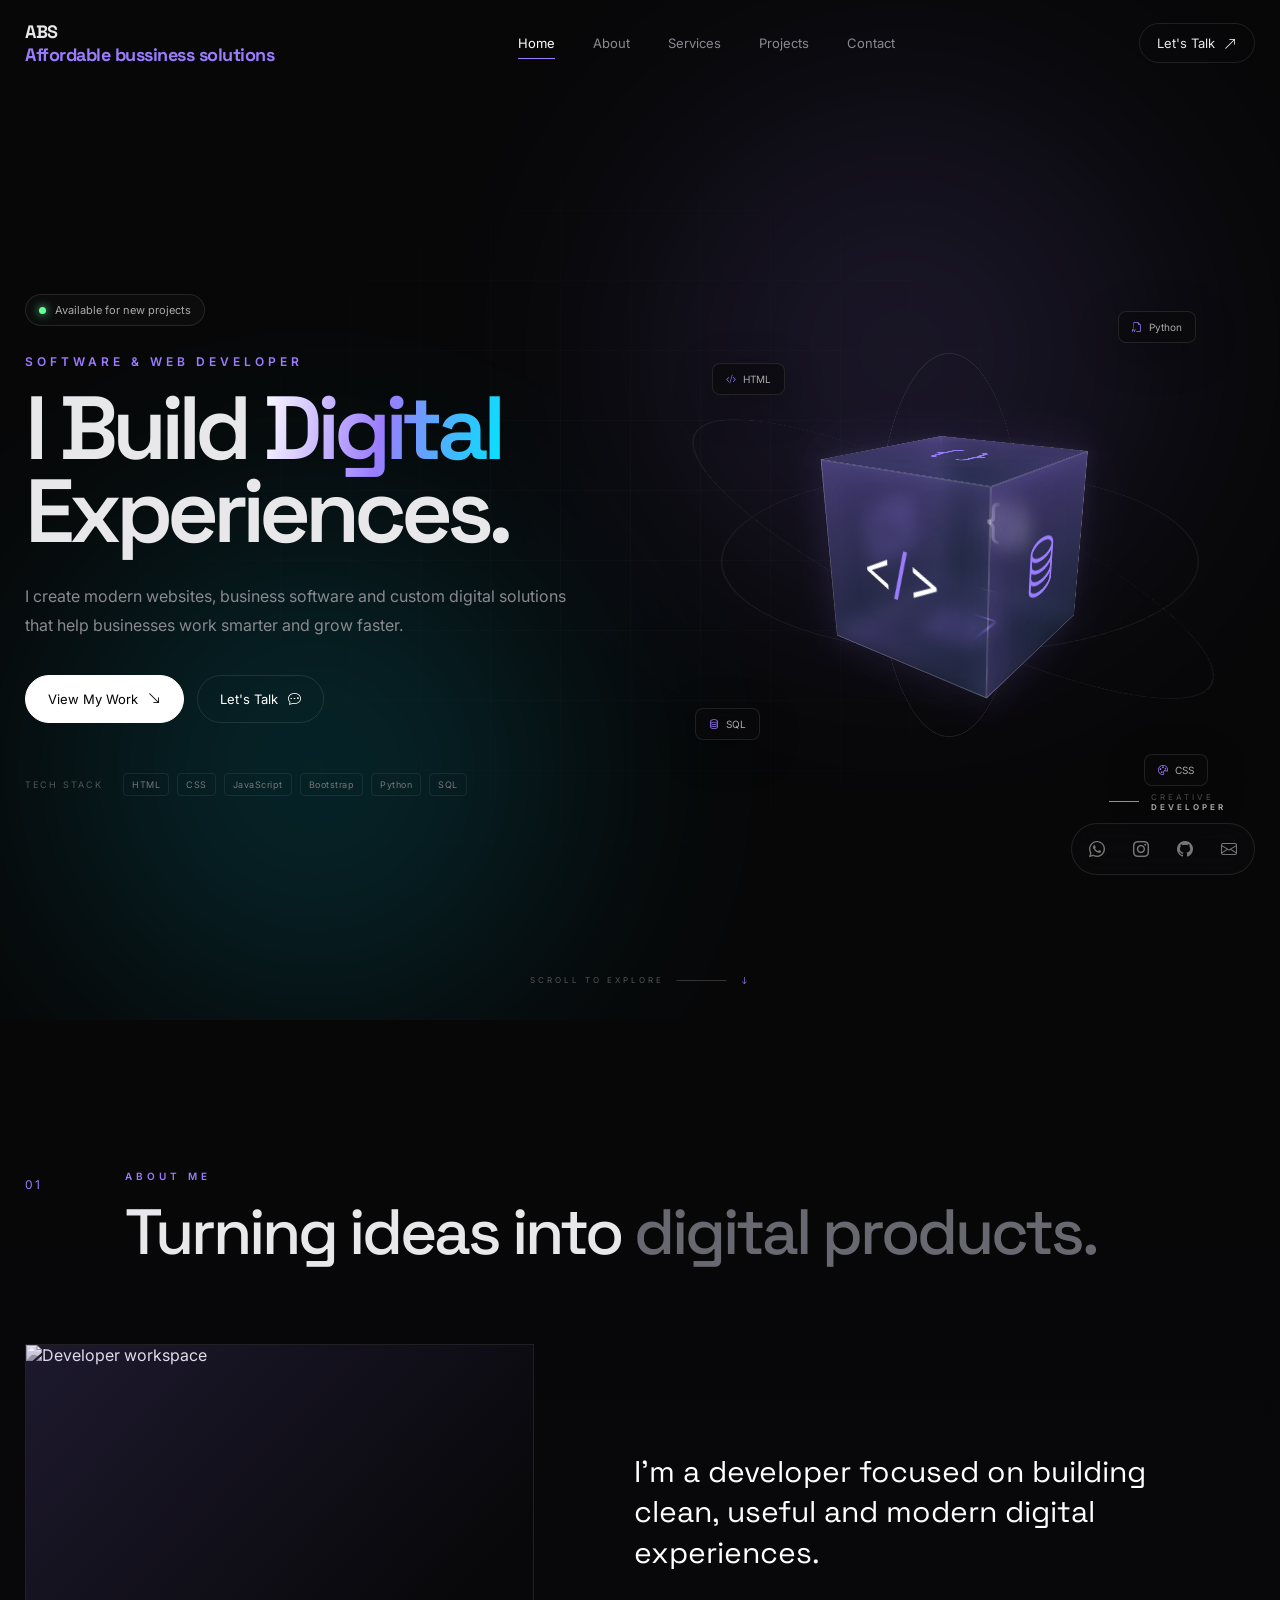
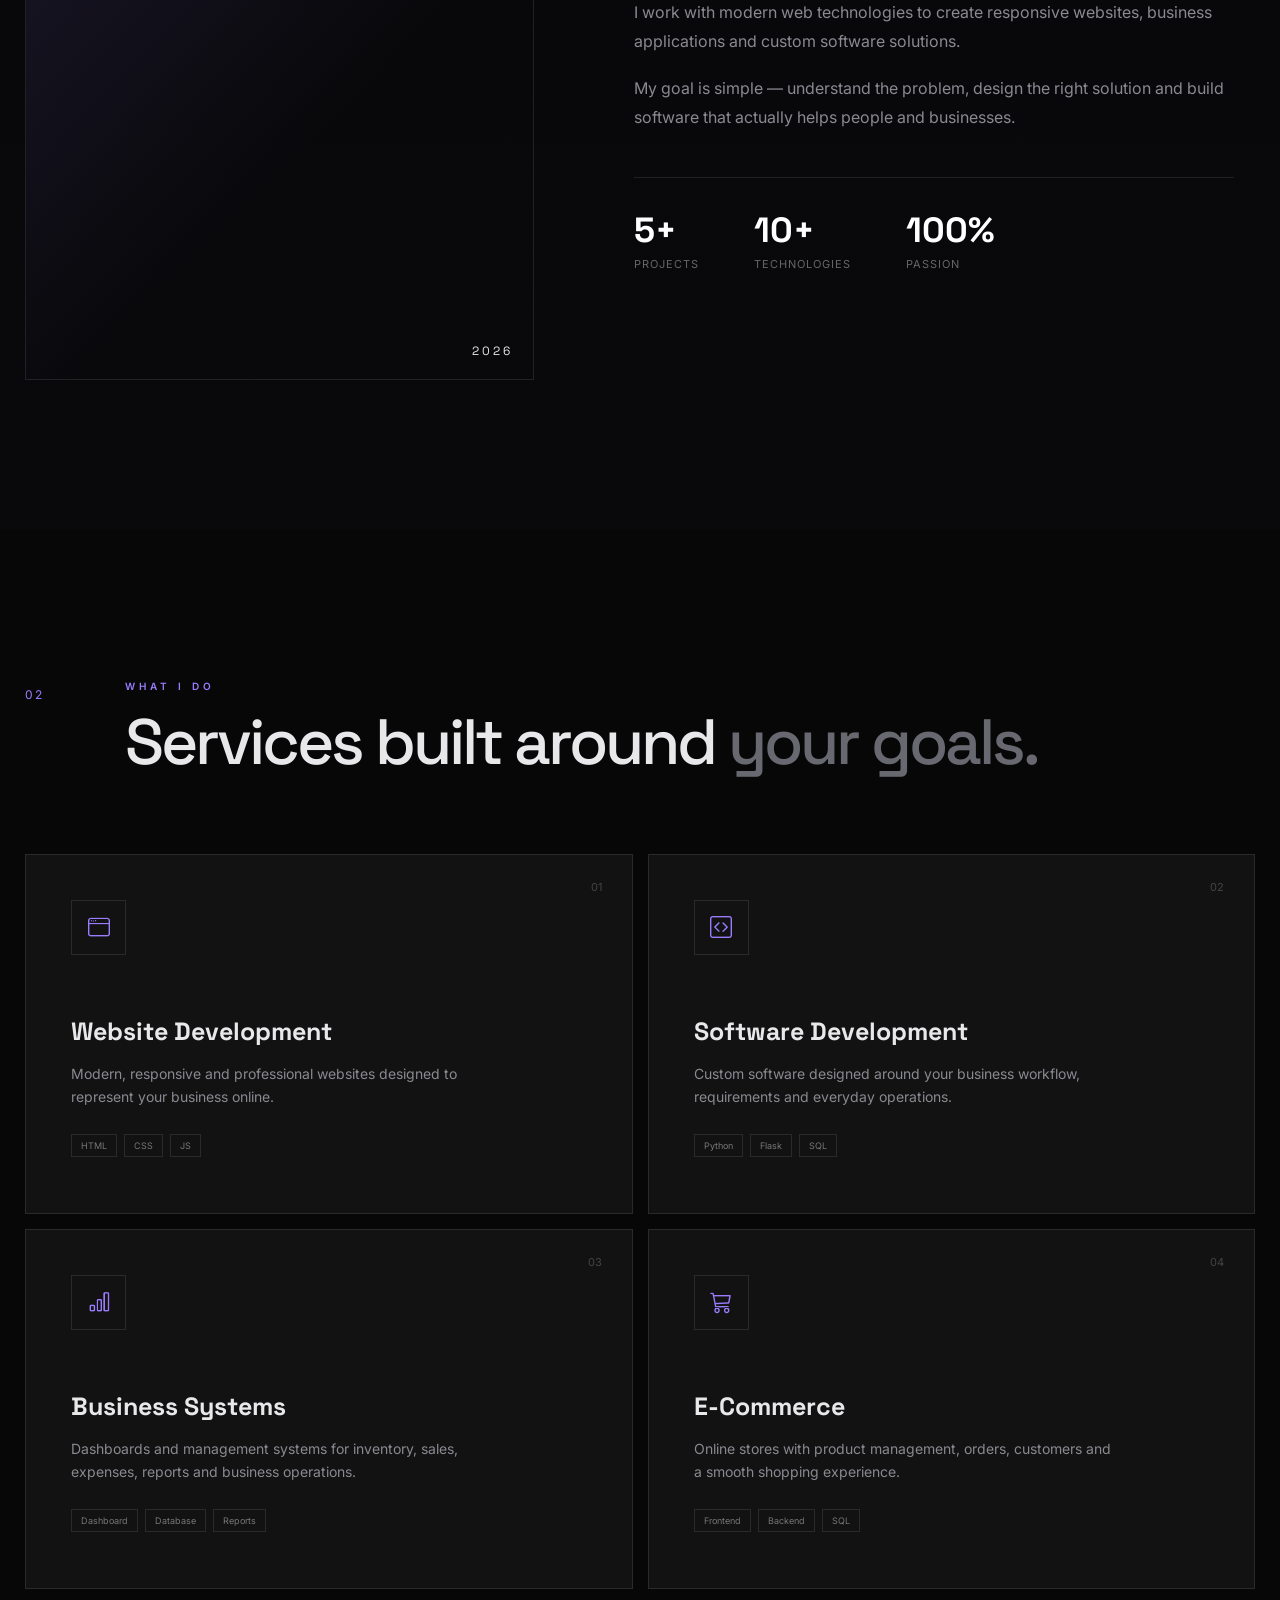
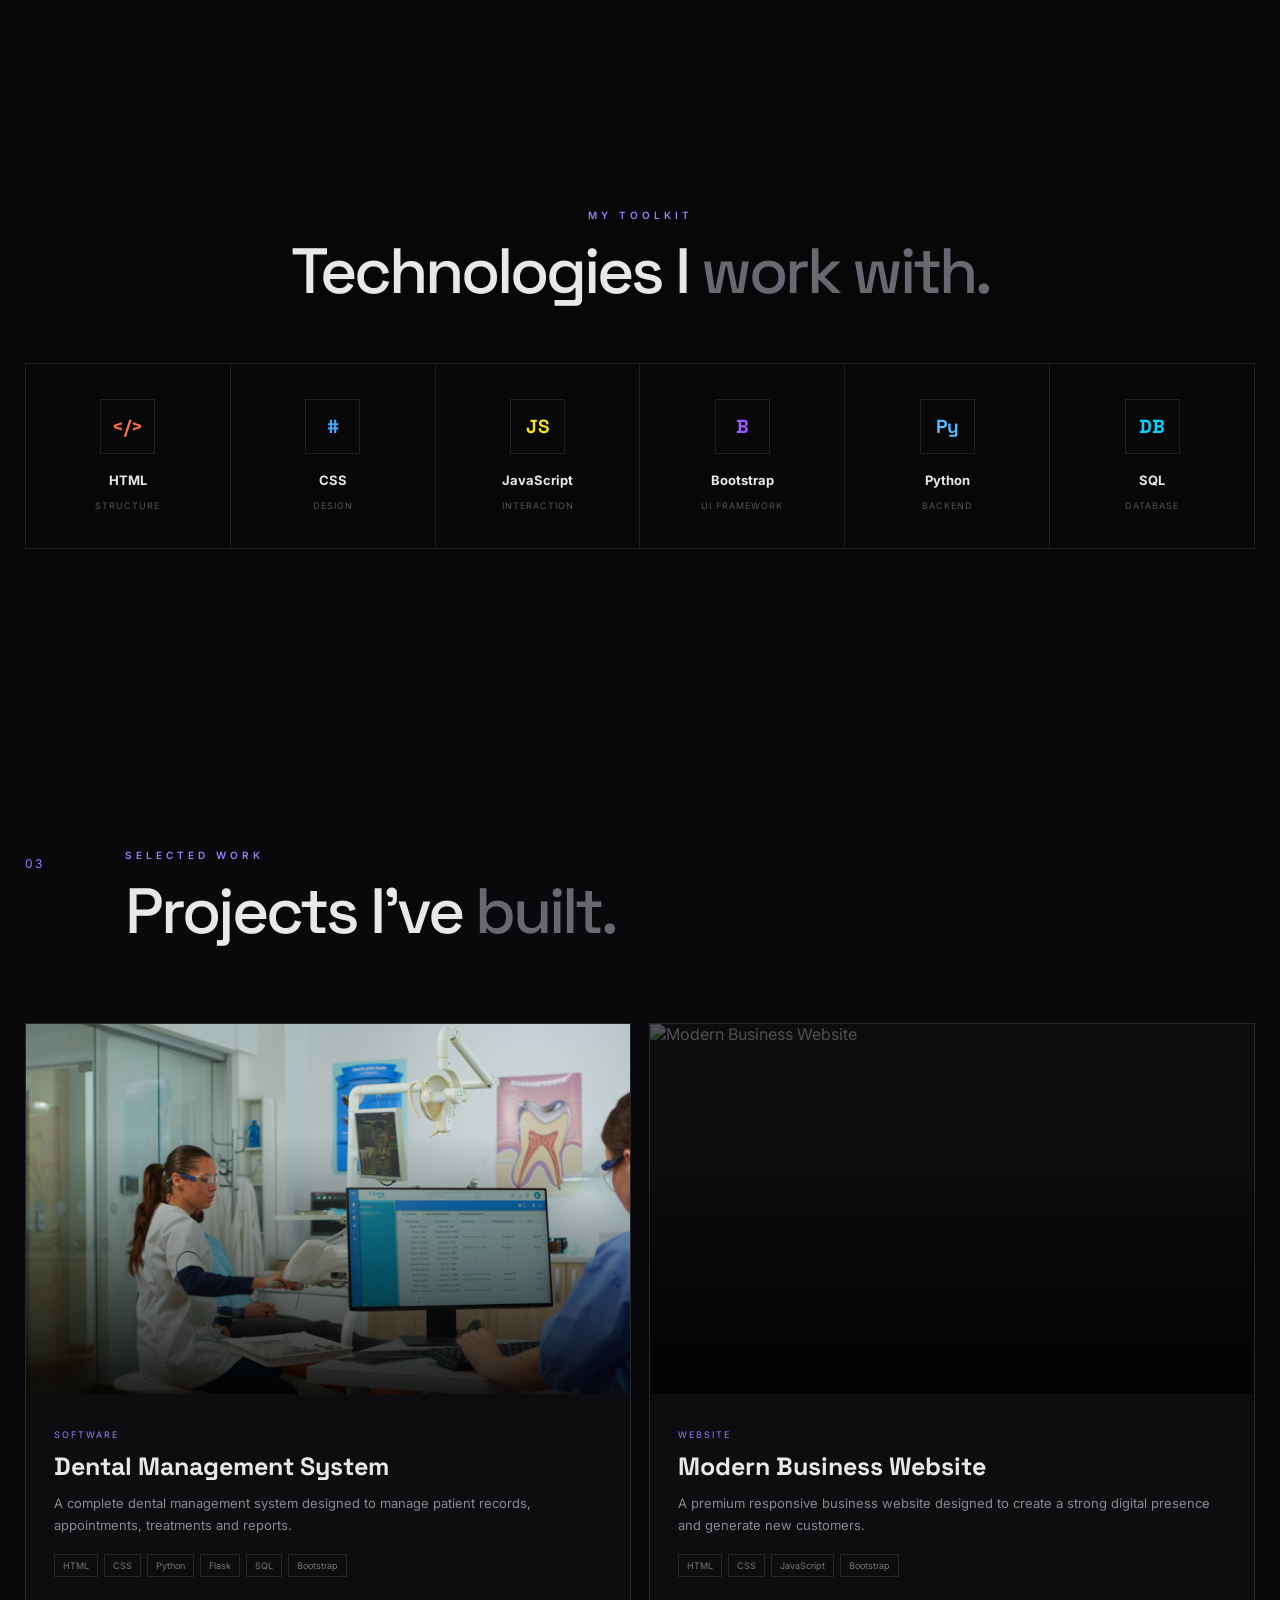
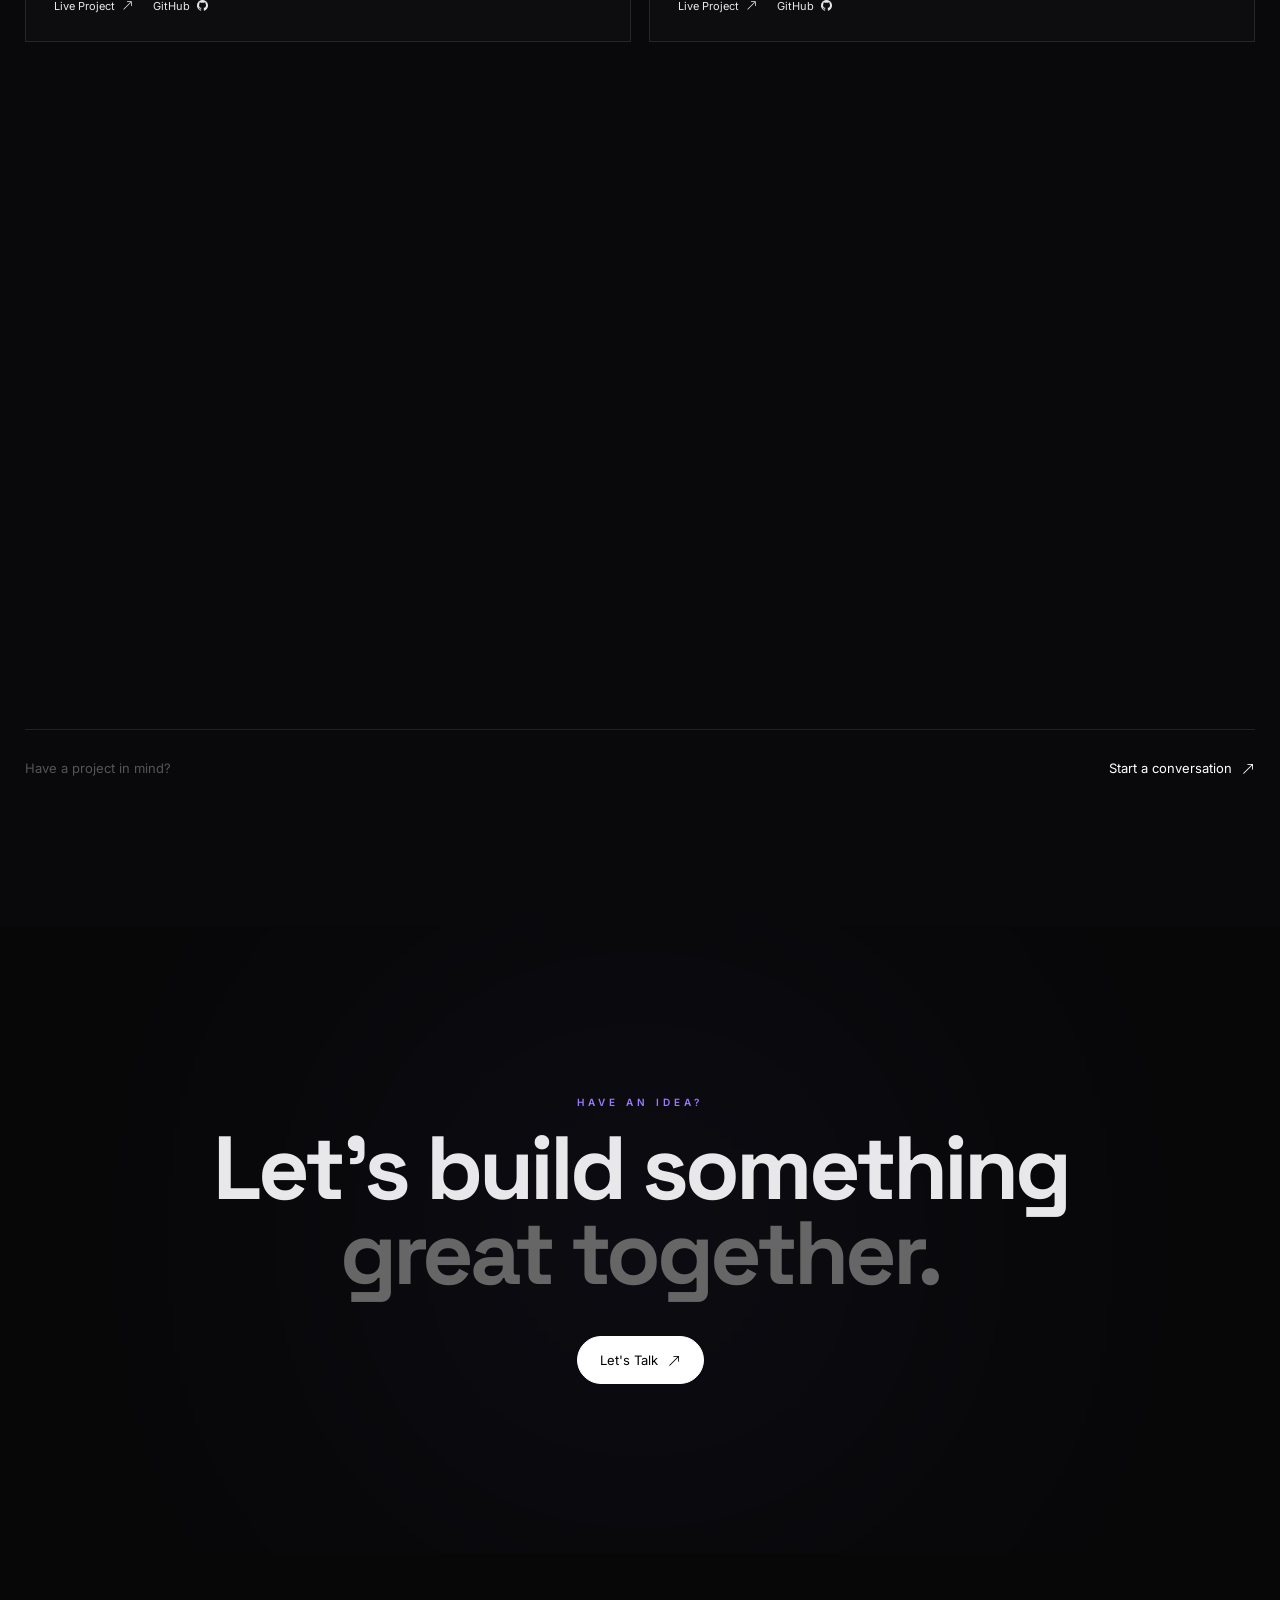
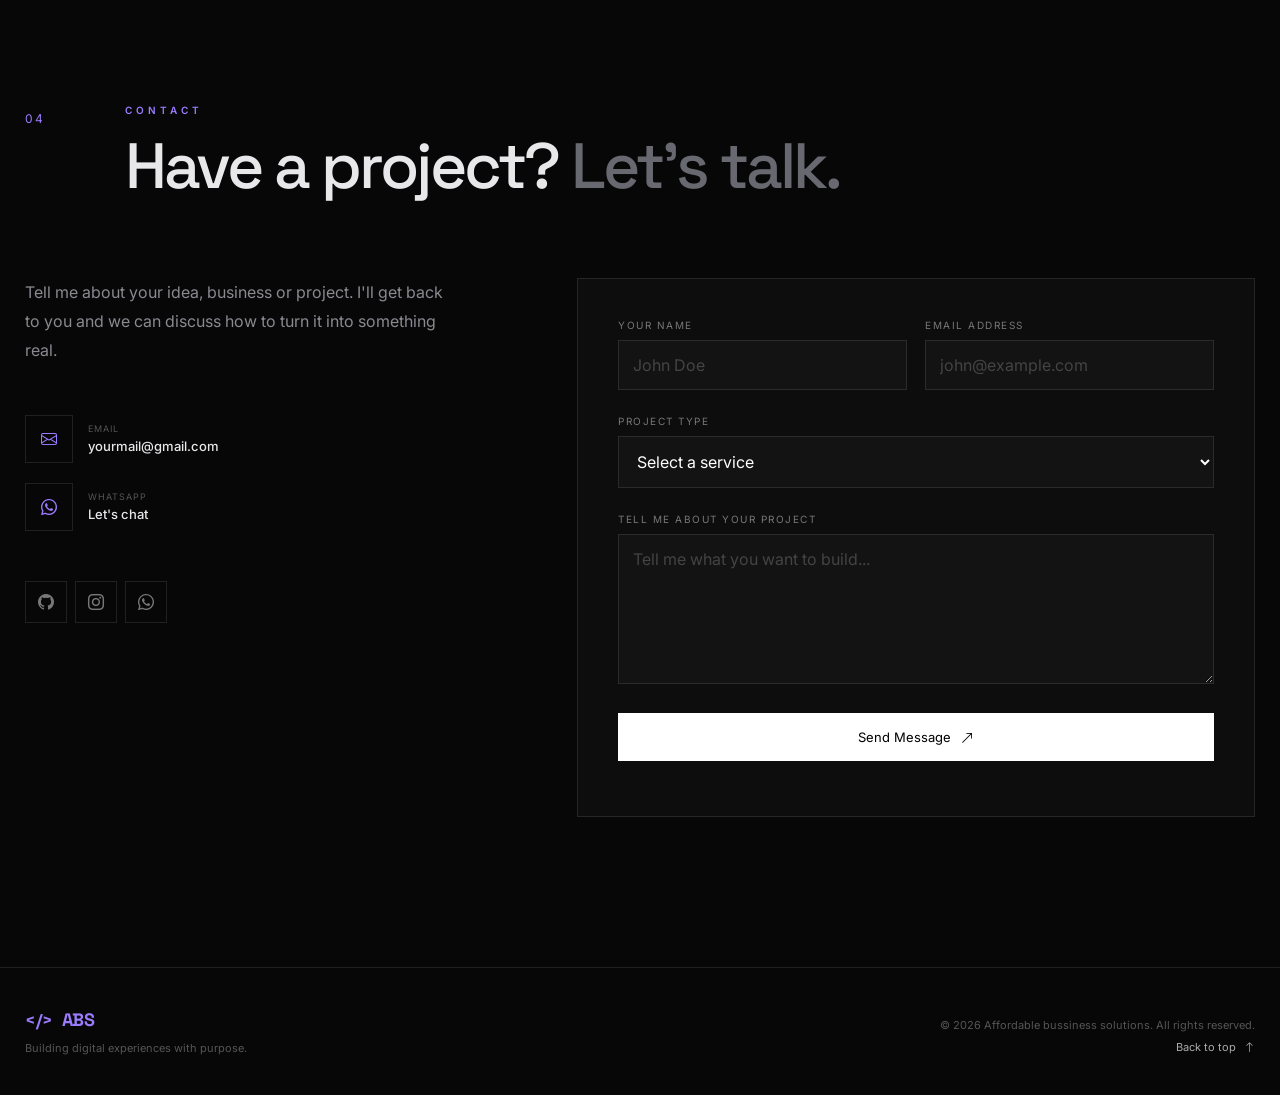
==== commit 228b47bc: "updated" ====
--- a/index.html
+++ b/index.html
@@ -48,8 +48,8 @@
     <div class="nav-container">
 
         <a href="#home" class="logo">
-            <span class="logo-symbol">&lt;/&gt;</span>
-            <span><span>ABS</span></span>
+            
+            <span>ABS<span><br>Affordable bussiness solutions</span></span>
         </a>
 
         <nav class="nav-links">
@@ -333,7 +333,7 @@
                 <div class="stats">
 
                     <div class="stat">
-                        <strong>15+</strong>
+                        <strong>5+</strong>
                         <span>Projects</span>
                     </div>
 
@@ -681,7 +681,7 @@
                     </a>
 
 
-                    <a href="https://wa.me/919999999999"
+                    <a href="https://wa.me/919786917869"
                        target="_blank"
                        class="contact-item">
 
@@ -707,15 +707,15 @@
                         <i class="bi bi-github"></i>
                     </a>
 
-                    <a href="https://linkedin.com/" target="_blank">
+                    <!-- <a href="https://linkedin.com/" target="_blank">
                         <i class="bi bi-linkedin"></i>
-                    </a>
+                    </a> -->
 
                     <a href="https://instagram.com/" target="_blank">
                         <i class="bi bi-instagram"></i>
                     </a>
 
-                    <a href="https://wa.me/919999999999" target="_blank">
+                    <a href="https://wa.me/919786917869" target="_blank">
                         <i class="bi bi-whatsapp"></i>
                     </a>
 
@@ -833,7 +833,7 @@
 
             <a href="#home" class="logo">
                 <span class="logo-symbol">&lt;/&gt;</span>
-                <span>YOUR<span>DEV</span></span>
+                <span><span>ABS</span></span>
             </a>
 
             <p>
@@ -846,7 +846,7 @@
         <div class="footer-right">
 
             <p>
-                © <span id="year"></span> Your Name.
+                © <span id="year"></span> Affordable bussiness solutions.
                 All rights reserved.
             </p>
 
@@ -868,7 +868,7 @@
 
 <div class="social-dock">
 
-    <a href="https://wa.me/919999999999"
+    <a href="https://wa.me/919786917869"
        target="_blank"
        aria-label="WhatsApp">
 
@@ -884,13 +884,13 @@
 
     </a>
 
-    <a href="https://linkedin.com/"
+    <!-- <a href="https://linkedin.com/"
        target="_blank"
        aria-label="LinkedIn">
 
         <i class="bi bi-linkedin"></i>
 
-    </a>
+    </a>-->
 
     <a href="https://github.com/"
        target="_blank"
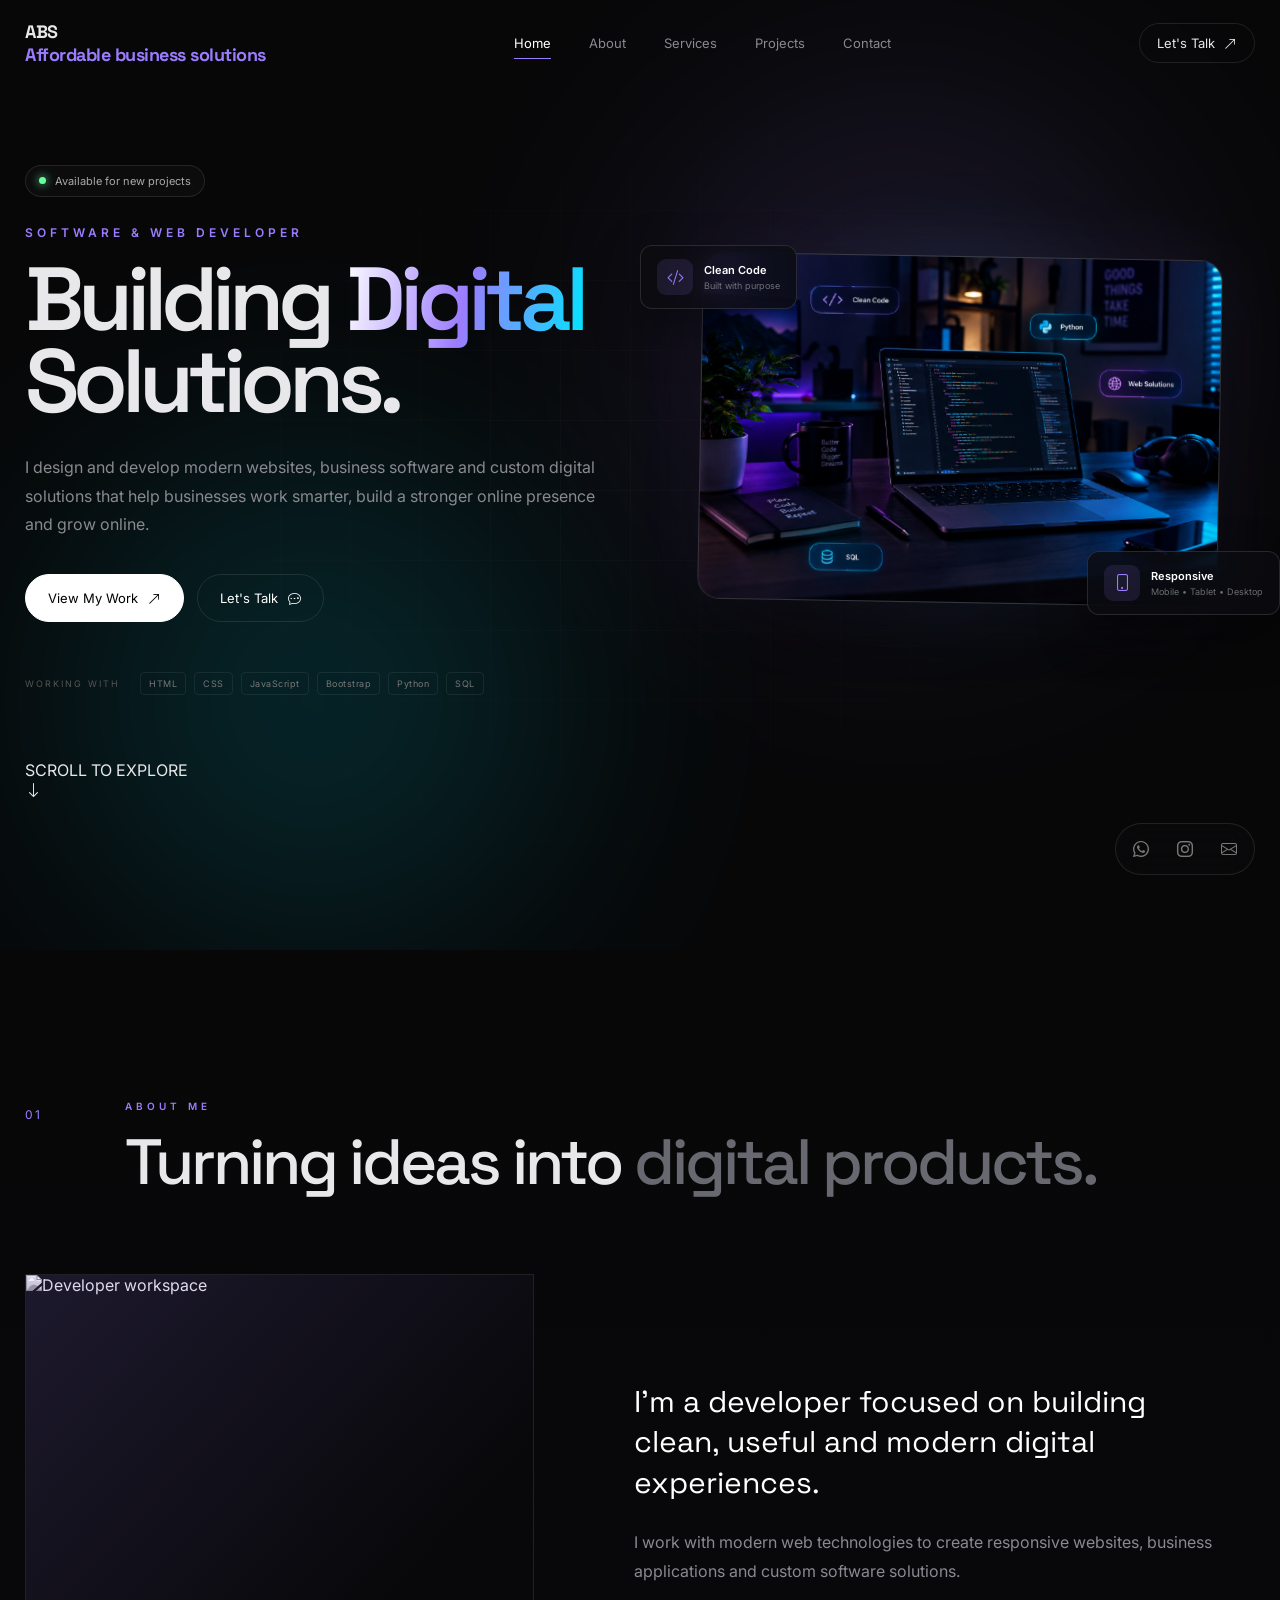
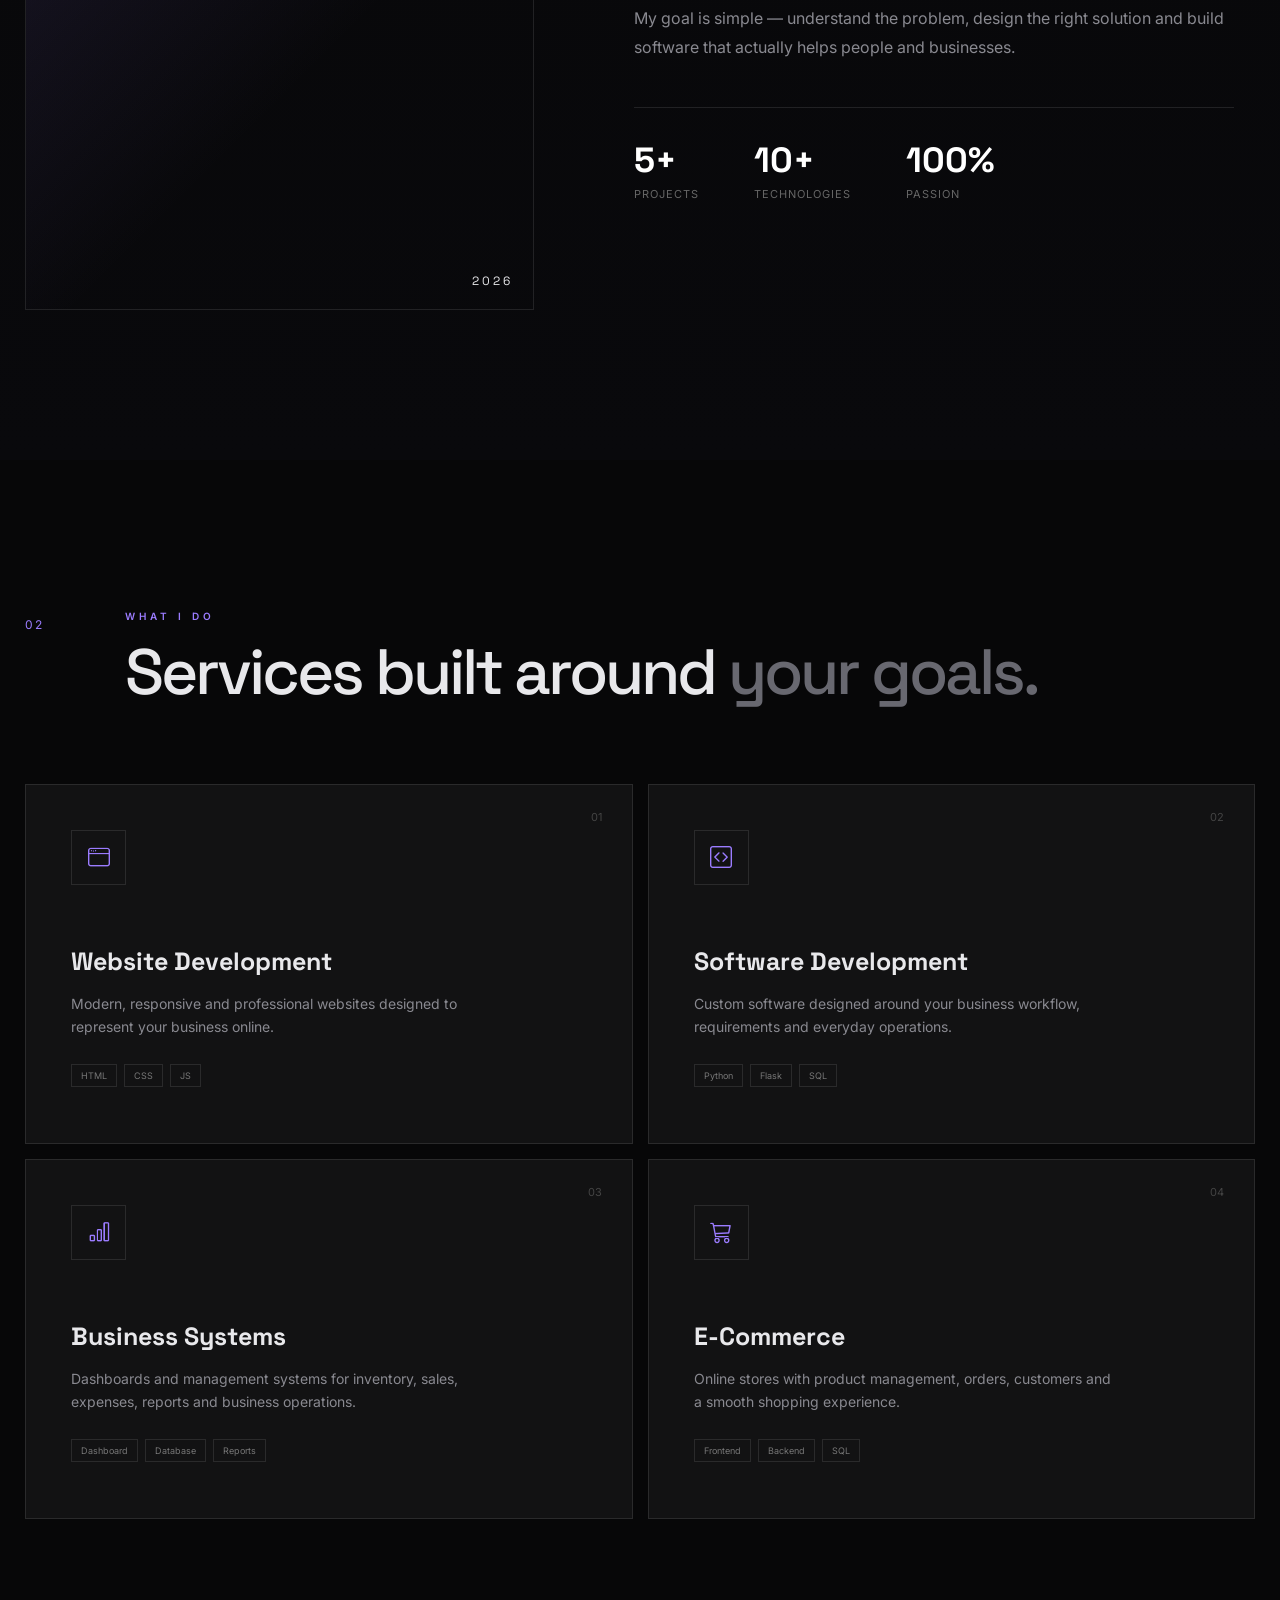
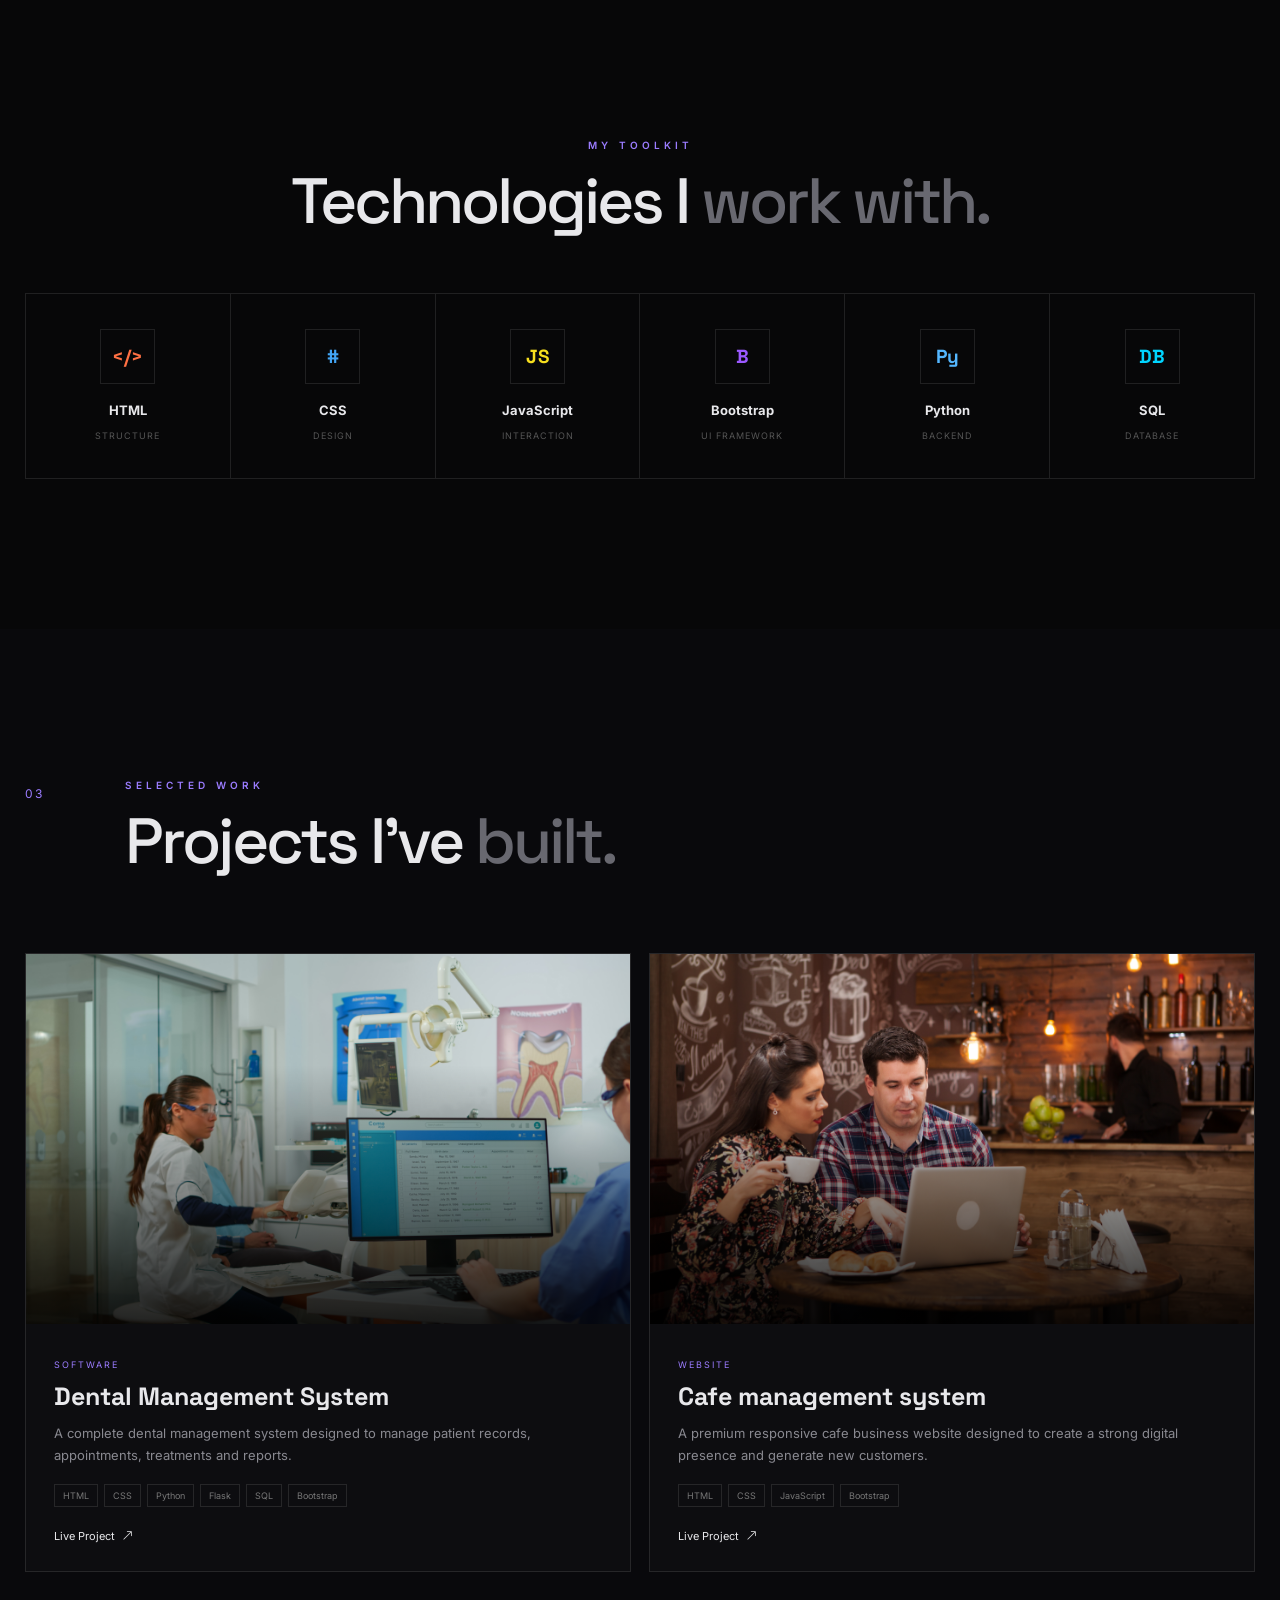
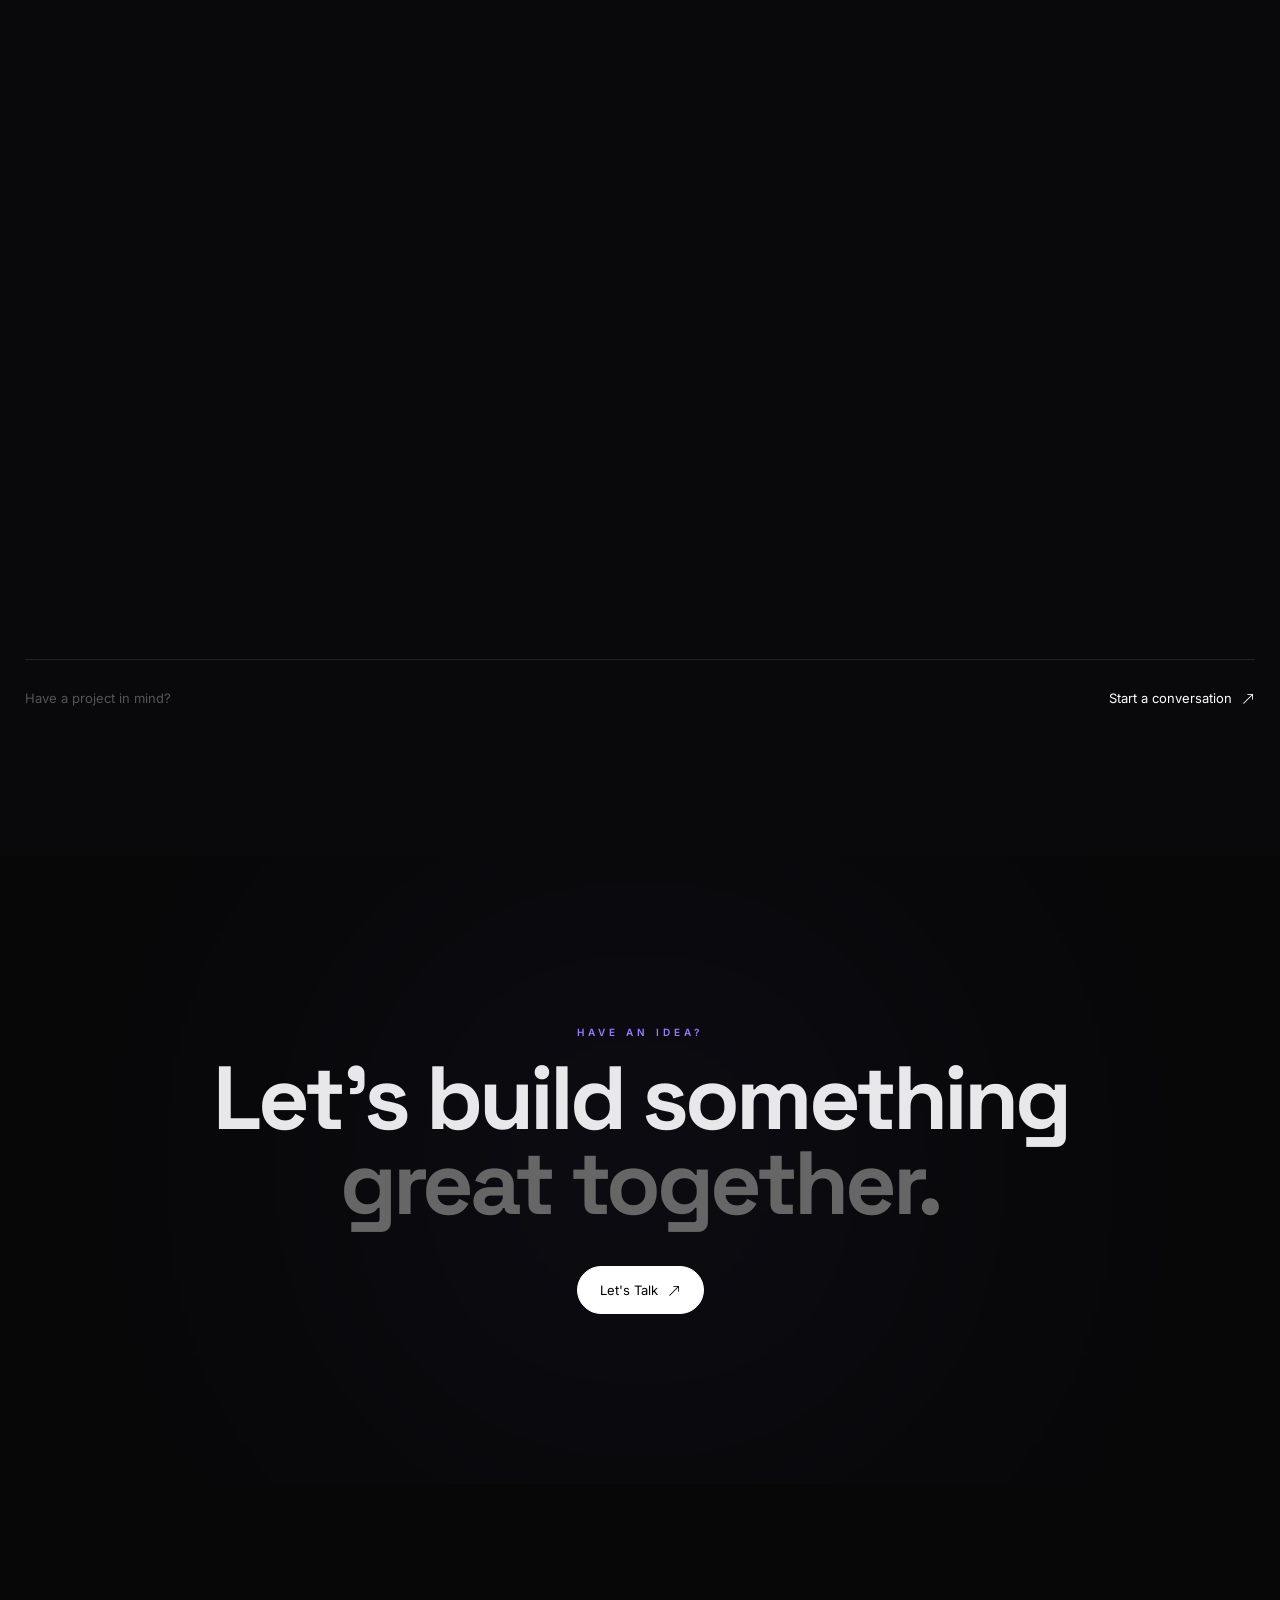
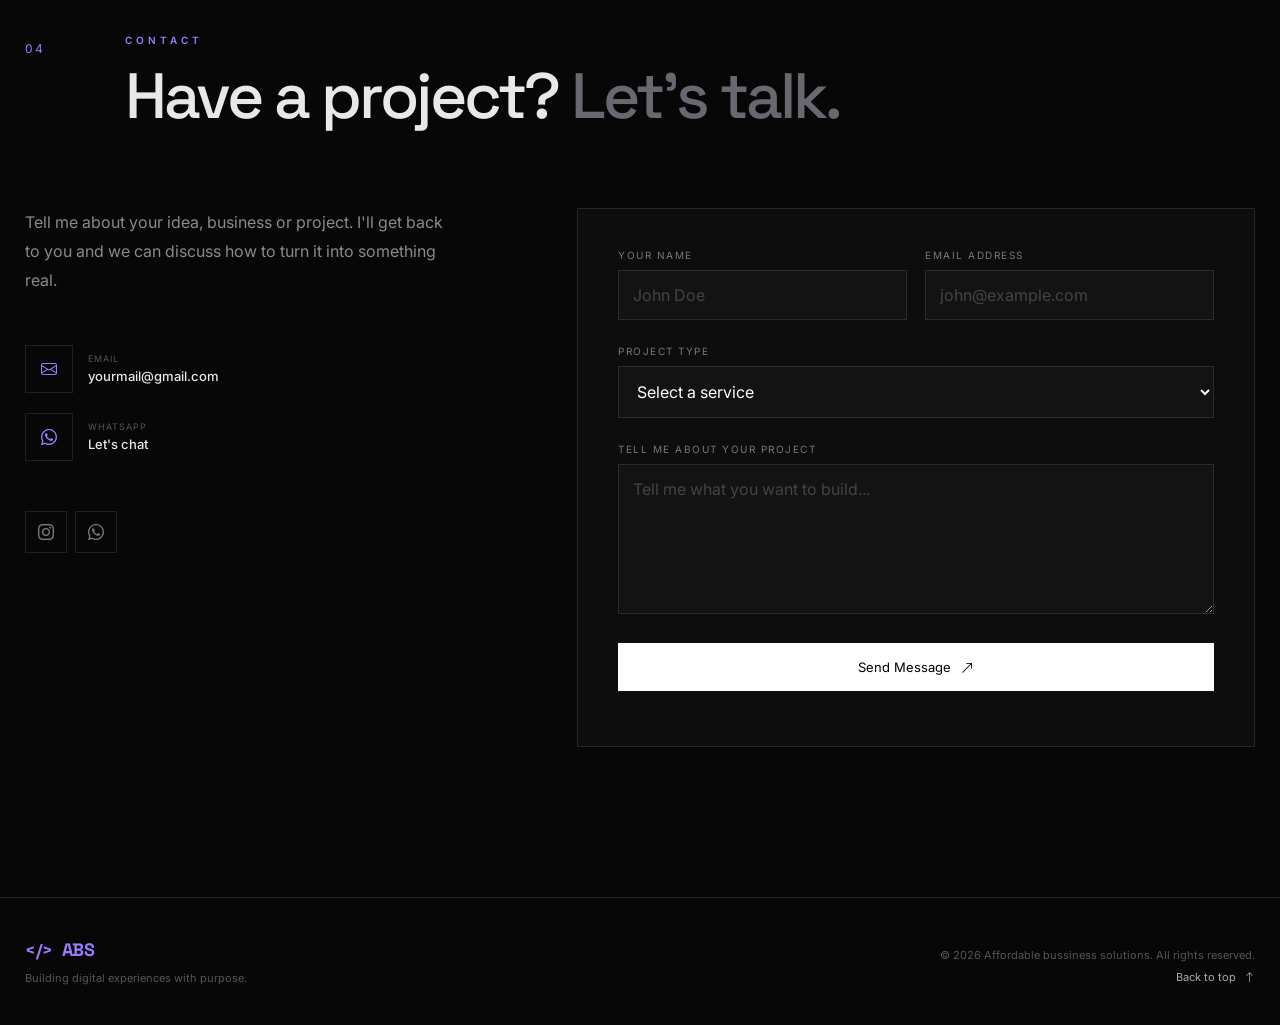
==== commit c40ec554: "latest update" ====
--- a/index.html
+++ b/index.html
@@ -49,7 +49,7 @@
 
         <a href="#home" class="logo">
             
-            <span>ABS<span><br>Affordable bussiness solutions</span></span>
+            <span>ABS<br><span>Affordable business solutions</span></span>
         </a>
 
         <nav class="nav-links">
@@ -101,164 +101,140 @@
 
 <section class="hero section" id="home">
 
-    <div class="hero-grid"></div>
-
-    <div class="hero-glow glow-one"></div>
-    <div class="hero-glow glow-two"></div>
-
-    <div class="hero-container">
-
-        <!-- LEFT CONTENT -->
-
-        <div class="hero-content">
-
-            <div class="available-badge">
-                <span class="status-dot"></span>
-                Available for new projects
-            </div>
-
-            <p class="hero-small-title">
-                SOFTWARE & WEB DEVELOPER
-            </p>
-
-            <h1>
-                I Build
-                <span class="gradient-text">Digital</span>
-                <br>
-                Experiences.
-            </h1>
-
-            <p class="hero-description">
-                I create modern websites, business software and custom
-                digital solutions that help businesses work smarter and
-                grow faster.
-            </p>
-
-            <div class="hero-buttons">
-
-                <a href="#projects" class="primary-button">
-                    View My Work
-                    <i class="bi bi-arrow-down-right"></i>
-                </a>
-
-                <a href="#contact" class="secondary-button">
-                    Let's Talk
-                    <i class="bi bi-chat-dots"></i>
-                </a>
-
-            </div>
-
-            <div class="hero-tech">
-
-                <span>TECH STACK</span>
-
-                <div class="tech-list">
-                    <span>HTML</span>
-                    <span>CSS</span>
-                    <span>JavaScript</span>
-                    <span>Bootstrap</span>
-                    <span>Python</span>
-                    <span>SQL</span>
-                </div>
-
-            </div>
-
-        </div>
-
-
-        <!-- 3D AREA -->
-
-        <div class="hero-visual" id="heroVisual">
-
-            <div class="orbit orbit-one"></div>
-            <div class="orbit orbit-two"></div>
-            <div class="orbit orbit-three"></div>
-
-            <div class="floating-tag tag-html">
-                <i class="bi bi-code-slash"></i>
-                HTML
-            </div>
-
-            <div class="floating-tag tag-python">
-                <i class="bi bi-filetype-py"></i>
-                Python
-            </div>
-
-            <div class="floating-tag tag-sql">
-                <i class="bi bi-database"></i>
-                SQL
-            </div>
-
-            <div class="floating-tag tag-css">
-                <i class="bi bi-palette"></i>
-                CSS
-            </div>
-
-
-            <!-- 3D OBJECT -->
-
-            <div class="scene">
-
-                <div class="cube">
-
-                    <div class="cube-face front">
-                        <span>&lt;</span>
-                        <strong>/</strong>
-                        <span>&gt;</span>
-                    </div>
-
-                    <div class="cube-face back">
-                        <span>{</span>
-                        <strong>;</strong>
-                        <span>}</span>
-                    </div>
-
-                    <div class="cube-face right">
-                        <i class="bi bi-database"></i>
-                    </div>
-
-                    <div class="cube-face left">
-                        <i class="bi bi-terminal"></i>
-                    </div>
-
-                    <div class="cube-face top">
-                        <i class="bi bi-braces"></i>
-                    </div>
-
-                    <div class="cube-face bottom">
-                        <i class="bi bi-code-square"></i>
-                    </div>
-
-                </div>
-
-            </div>
-
-
-            <div class="visual-caption">
-
-                <div class="caption-line"></div>
-
-                <div>
-                    <small>CREATIVE</small>
-                    <strong>DEVELOPER</strong>
-                </div>
-
-            </div>
-
-        </div>
-
-    </div>
-
-
-    <div class="scroll-indicator">
-
-        <span>SCROLL TO EXPLORE</span>
-
-        <div class="scroll-line"></div>
-
-        <i class="bi bi-arrow-down"></i>
-
-    </div>
+
+<div class="hero-grid"></div>
+
+<div class="hero-glow glow-one"></div>
+<div class="hero-glow glow-two"></div>
+
+
+<div class="hero-container">
+
+    <!-- =================================================
+         LEFT SIDE — HERO CONTENT
+    ================================================== -->
+
+    <div class="hero-content">
+
+        <div class="available-badge">
+            <span class="status-dot"></span>
+            Available for new projects
+        </div>
+
+
+        <p class="hero-small-title">
+            SOFTWARE & WEB DEVELOPER
+        </p>
+
+
+        <h1>
+            Building
+            <span class="gradient-text">Digital</span>
+            <br>
+            Solutions.
+        </h1>
+
+
+        <p class="hero-description">
+            I design and develop modern websites, business software
+            and custom digital solutions that help businesses work
+            smarter, build a stronger online presence and grow online.
+        </p>
+
+
+        <div class="hero-buttons">
+
+            <a
+                href="#projects"
+                class="primary-button"
+            >
+                View My Work
+                <i class="bi bi-arrow-up-right"></i>
+            </a>
+
+
+            <a
+                href="#contact"
+                class="secondary-button"
+            >
+                Let's Talk
+                <i class="bi bi-chat-dots"></i>
+            </a>
+
+        </div>
+
+
+        <div class="hero-tech">
+
+            <span>WORKING WITH</span>
+
+            <div class="tech-list">
+
+                <span>HTML</span>
+                <span>CSS</span>
+                <span>JavaScript</span>
+                <span>Bootstrap</span>
+                <span>Python</span>
+                <span>SQL</span>
+
+            </div>
+
+        </div>
+
+    </div>
+
+
+
+    <!-- RIGHT SIDE — WORKSPACE IMAGE -->
+<!-- HERO RIGHT SIDE -->
+<div class="hero-image-wrapper">
+
+    <div class="hero-image-glow"></div>
+
+    <div class="hero-image-card">
+        <img
+            src="images/neon-code-bigger-dreams.png"
+            alt="ABS Software Development"
+            class="hero-main-image"
+        >
+    </div>
+
+    <!-- Floating card -->
+    <div class="floating-code-card floating-code-top">
+        <i class="bi bi-code-slash"></i>
+        <div>
+            <strong>Clean Code</strong>
+            <span>Built with purpose</span>
+        </div>
+    </div>
+
+    <!-- Floating card -->
+    <div class="floating-code-card floating-code-bottom">
+        <i class="bi bi-phone"></i>
+        <div>
+            <strong>Responsive</strong>
+            <span>Mobile • Tablet • Desktop</span>
+        </div>
+    </div>
+
+</div>
+
+<!-- =================================================
+     SCROLL INDICATOR
+================================================== -->
+
+<div class="scroll-indicator">
+
+    <span>
+        SCROLL TO EXPLORE
+    </span>
+
+    <div class="scroll-line"></div>
+
+    <i class="bi bi-arrow-down"></i>
+
+</div>
+
 
 </section>
 
@@ -703,9 +679,9 @@
 
                 <div class="social-links">
 
-                    <a href="https://github.com/" target="_blank">
+                   <!-- <a href="https://github.com/" target="_blank">
                         <i class="bi bi-github"></i>
-                    </a>
+                    </a>--->    
 
                     <!-- <a href="https://linkedin.com/" target="_blank">
                         <i class="bi bi-linkedin"></i>
@@ -892,13 +868,13 @@
 
     </a>-->
 
-    <a href="https://github.com/"
+    <!-- <a href="https://github.com/"
        target="_blank"
        aria-label="GitHub">
 
         <i class="bi bi-github"></i>
 
-    </a>
+    </a>-->
 
     <a href="mailto:yourmail@gmail.com"
        aria-label="Email">
--- a/style.css
+++ b/style.css
@@ -34,7 +34,7 @@
 }
 
 html {
-    scroll-behavior: smooth;
+    scroll-behavior: auto;
 }
 
 body {
@@ -422,7 +422,6 @@
 
 
 .hero-container {
-
     width: min(
         calc(100% - 50px),
         var(--max-width)
@@ -442,7 +441,7 @@
 
     z-index: 2;
 
-    padding-top: 70px;
+    padding-top: 0;
 }
 
 
@@ -672,381 +671,415 @@
     color: #777;
 }
 
-
 /* =========================================================
-   3D HERO
+   HERO IMAGE
 ========================================================= */
 
-.hero-visual {
-
-    height: 650px;
-
+.hero-image-wrapper {
     position: relative;
+    width: 100%;
+    min-height: 560px;
 
     display: flex;
-
     align-items: center;
-
     justify-content: center;
 
-    perspective: 1200px;
+    isolation: isolate;
+}
+
+
+/* IMAGE GLOW */
+
+.hero-image-glow {
+    position: absolute;
+
+    width: 420px;
+    height: 420px;
+
+    border-radius: 50%;
+
+    background:
+        radial-gradient(
+            circle,
+            rgba(155, 124, 255, .28),
+            rgba(0, 229, 255, .10),
+            transparent 70%
+        );
+
+    filter: blur(45px);
+
+    z-index: -1;
+
+    pointer-events: none;
+}
+
+
+/* IMAGE CARD */
+
+.hero-image-card {
+    position: relative;
+
+    width: min(520px, 100%);
+
+    border-radius: 22px;
+
+    overflow: hidden;
+
+    border: 1px solid rgba(255,255,255,.13);
+
+    background: rgba(255,255,255,.035);
+
+    box-shadow:
+        0 35px 100px rgba(0,0,0,.55),
+        0 0 80px rgba(155,124,255,.10);
+
+    backdrop-filter: blur(15px);
+
+    transform: rotate(1deg);
 
     transition:
-        transform .15s ease-out;
-}
-
-
-/* ORBITS */
-
-.orbit {
+        transform .5s cubic-bezier(.22,1,.36,1),
+        box-shadow .5s ease;
+}
+
+
+.hero-image-card:hover {
+
+    transform:
+        rotate(0deg)
+        translateY(-8px);
+
+    box-shadow:
+        0 45px 120px rgba(0,0,0,.65),
+        0 0 100px rgba(155,124,255,.18);
+}
+
+
+/* IMAGE */
+
+.hero-main-image {
+
+    display: block;
+
+    width: 100%;
+    height: auto;
+
+    max-width: 100%;
+
+    object-fit: cover;
+
+    transition: transform .7s cubic-bezier(.22,1,.36,1);
+}
+
+
+.hero-image-card:hover .hero-main-image {
+    transform: scale(1.035);
+}
+
+
+/* =========================================================
+   FLOATING CODE CARDS
+========================================================= */
+
+.floating-code-card {
 
     position: absolute;
 
-    border: 1px solid rgba(255,255,255,.09);
-
-    border-radius: 50%;
-
-    transform-style: preserve-3d;
-}
-
-.orbit-one {
-
-    width: 470px;
-    height: 470px;
-
-    transform:
-        rotateX(68deg)
-        rotateZ(-20deg);
-}
-
-.orbit-two {
-
-    width: 380px;
-    height: 380px;
-
-    transform:
-        rotateY(68deg)
-        rotateZ(20deg);
-}
-
-.orbit-three {
-
-    width: 560px;
-    height: 560px;
-
-    transform:
-        rotateX(75deg)
-        rotateY(25deg);
-}
-
-
-/* SCENE */
-
-.scene {
-
-    width: 220px;
-
-    height: 220px;
-
-    perspective: 900px;
-
-    transform-style: preserve-3d;
-}
-
-.cube {
-
-    width: 180px;
-    height: 180px;
-
-    position: absolute;
-
-    top: 20px;
-    left: 20px;
-
-    transform-style: preserve-3d;
-
-    transform:
-        rotateX(-20deg)
-        rotateY(-35deg);
+    display: flex;
+    align-items: center;
+
+    gap: 11px;
+
+    padding: 13px 16px;
+
+    border: 1px solid rgba(255,255,255,.12);
+
+    border-radius: 12px;
+
+    background:
+        rgba(12,12,16,.82);
+
+    backdrop-filter: blur(18px);
+
+    box-shadow:
+        0 20px 50px rgba(0,0,0,.40);
+
+    z-index: 5;
 
     animation:
-        cubeFloat 7s infinite
-        cubic-bezier(.45,.05,.55,.95);
-}
-
-@keyframes cubeFloat {
-
-    0%,100% {
-        transform:
-            rotateX(-20deg)
-            rotateY(-35deg)
-            translateY(0);
+        heroFloating 4s ease-in-out infinite;
+}
+
+
+.floating-code-card i {
+
+    width: 36px;
+    height: 36px;
+
+    display: flex;
+    align-items: center;
+    justify-content: center;
+
+    border-radius: 9px;
+
+    background:
+        rgba(155,124,255,.12);
+
+    color: var(--accent);
+
+    font-size: 17px;
+}
+
+
+.floating-code-card div {
+
+    display: flex;
+
+    flex-direction: column;
+
+    gap: 3px;
+}
+
+
+.floating-code-card strong {
+
+    color: white;
+
+    font-size: 11px;
+
+    font-weight: 600;
+
+    white-space: nowrap;
+}
+
+
+.floating-code-card span {
+
+    color: rgba(255,255,255,.40);
+
+    font-size: 9px;
+
+    white-space: nowrap;
+}
+
+
+/* TOP CARD */
+
+.floating-code-top {
+
+    top: 17%;
+
+    left: -25px;
+}
+
+
+/* BOTTOM CARD */
+
+.floating-code-bottom {
+
+    right: -25px;
+
+    bottom: 17%;
+
+    animation-delay: .8s;
+}
+
+
+/* FLOAT ANIMATION */
+
+@keyframes heroFloating {
+
+    0%,
+    100% {
+        transform: translateY(0);
     }
 
     50% {
-        transform:
-            rotateX(-30deg)
-            rotateY(25deg)
-            translateY(-25px);
-    }
-}
-
-.cube-face {
-
-    position: absolute;
-
-    width: 180px;
-    height: 180px;
-
-    display: flex;
-
-    align-items: center;
-
-    justify-content: center;
-
-    font-size: 55px;
-
-    color: white;
-
-    border: 1px solid rgba(255,255,255,.18);
-
-    background:
-        linear-gradient(
-            135deg,
-            rgba(155,124,255,.22),
-            rgba(0,229,255,.04)
-        );
-
-    box-shadow:
-        inset 0 0 50px rgba(155,124,255,.08),
-        0 0 50px rgba(155,124,255,.08);
-
-    backdrop-filter: blur(10px);
-
-    backface-visibility: visible;
-}
-
-.cube-face strong {
-
-    color: var(--accent);
-
-    font-weight: 400;
-}
-
-.front {
-    transform: translateZ(90px);
-}
-
-.back {
-    transform: rotateY(180deg) translateZ(90px);
-}
-
-.right {
-    transform: rotateY(90deg) translateZ(90px);
-}
-
-.left {
-    transform: rotateY(-90deg) translateZ(90px);
-}
-
-.top {
-    transform: rotateX(90deg) translateZ(90px);
-}
-
-.bottom {
-    transform: rotateX(-90deg) translateZ(90px);
-}
-
-.cube-face i {
-
-    font-size: 60px;
-
-    color: var(--accent);
-}
-
-
-/* FLOATING TAGS */
-
-.floating-tag {
-
-    position: absolute;
-
-    display: flex;
-
-    align-items: center;
-
-    gap: 7px;
-
-    padding: 9px 13px;
-
-    border: 1px solid rgba(255,255,255,.1);
-
-    border-radius: 8px;
-
-    background: rgba(10,10,12,.65);
-
-    backdrop-filter: blur(15px);
-
-    color: #aaa;
-
-    font-size: 10px;
-
-    z-index: 5;
-
-    box-shadow:
-        0 10px 40px rgba(0,0,0,.3);
-}
-
-.floating-tag i {
-    color: var(--accent);
-}
-
-.tag-html {
-
-    top: 22%;
-
-    left: 8%;
-
-    animation: tagFloat 4s infinite ease-in-out;
-}
-
-.tag-python {
-
-    top: 14%;
-
-    right: 10%;
-
-    animation: tagFloat 5s infinite ease-in-out .4s;
-}
-
-.tag-sql {
-
-    bottom: 20%;
-
-    left: 5%;
-
-    animation: tagFloat 4.5s infinite ease-in-out .7s;
-}
-
-.tag-css {
-
-    bottom: 13%;
-
-    right: 8%;
-
-    animation: tagFloat 5.5s infinite ease-in-out .2s;
-}
-
-@keyframes tagFloat {
-
-    0%,100% {
-        transform: translateY(0);
-    }
-
-    50% {
-        transform: translateY(-12px);
-    }
-}
-
-
-/* VISUAL CAPTION */
-
-.visual-caption {
-
-    position: absolute;
-
-    bottom: 9%;
-
-    right: 5%;
-
-    display: flex;
-
-    align-items: center;
-
-    gap: 12px;
-}
-
-.caption-line {
-
-    width: 30px;
-
-    height: 1px;
-
-    background: var(--accent);
-}
-
-.visual-caption small,
-.visual-caption strong {
-
-    display: block;
-
-    font-size: 8px;
-
-    letter-spacing: 3px;
-}
-
-.visual-caption small {
-    color: #555;
-}
-
-.visual-caption strong {
-    color: #aaa;
-}
-
-
-/* SCROLL */
-
-.scroll-indicator {
-
-    position: absolute;
-
-    bottom: 35px;
-
-    left: 50%;
-
-    transform: translateX(-50%);
-
-    display: flex;
-
-    align-items: center;
-
-    gap: 13px;
-
-    color: #555;
-
-    font-size: 8px;
-
-    letter-spacing: 3px;
-
-    z-index: 5;
-}
-
-.scroll-line {
-
-    width: 50px;
-
-    height: 1px;
-
-    background: #333;
-}
-
-.scroll-indicator i {
-
-    color: var(--accent);
-
-    animation: scrollArrow 1.8s infinite;
-}
-
-@keyframes scrollArrow {
-
-    0%,100% {
-        transform: translateY(0);
-    }
-
-    50% {
-        transform: translateY(5px);
-    }
-}
+        transform: translateY(-9px);
+    }
+}
+
+
+/* =========================================================
+   TABLET
+========================================================= */
+
+@media (max-width: 1000px) {
+
+    .hero-image-wrapper {
+
+        min-height: 500px;
+
+        margin-top: 20px;
+    }
+
+    .hero-image-card {
+
+        width: min(500px, 90%);
+    }
+
+    .floating-code-top {
+
+        left: 2%;
+    }
+
+    .floating-code-bottom {
+
+        right: 2%;
+    }
+}
+
+
+/* =========================================================
+   MOBILE
+========================================================= */
+
+@media (max-width: 600px) {
+
+    .hero-image-wrapper {
+
+        width: 100%;
+
+        min-height: auto;
+
+        margin-top: 25px;
+
+        padding: 25px 5px 50px;
+    }
+
+
+    .hero-image-glow {
+
+        width: 280px;
+        height: 280px;
+
+        filter: blur(55px);
+    }
+
+
+    .hero-image-card {
+
+        width: 100%;
+
+        max-width: 420px;
+
+        border-radius: 16px;
+
+        transform: none;
+    }
+
+
+    .hero-image-card:hover {
+
+        transform: translateY(-3px);
+    }
+
+
+    .hero-main-image {
+
+        width: 100%;
+
+        height: auto;
+
+        display: block;
+    }
+
+
+    .floating-code-card {
+
+        padding: 9px 11px;
+
+        gap: 8px;
+
+        border-radius: 9px;
+    }
+
+
+    .floating-code-card i {
+
+        width: 29px;
+        height: 29px;
+
+        font-size: 13px;
+    }
+
+
+    .floating-code-card strong {
+
+        font-size: 8px;
+    }
+
+
+    .floating-code-card span {
+
+        font-size: 7px;
+    }
+
+
+    .floating-code-top {
+
+        top: 8px;
+
+        left: 0;
+    }
+
+
+    .floating-code-bottom {
+
+        right: 0;
+
+        bottom: 15px;
+    }
+}
+
+
+/* =========================================================
+   VERY SMALL MOBILE
+========================================================= */
+
+@media (max-width: 380px) {
+
+    .hero-image-wrapper {
+
+        padding-left: 0;
+
+        padding-right: 0;
+    }
+
+
+    .hero-image-card {
+
+        border-radius: 12px;
+    }
+
+
+    .floating-code-card {
+
+        padding: 7px 9px;
+    }
+
+
+    .floating-code-card i {
+
+        width: 25px;
+        height: 25px;
+
+        font-size: 11px;
+    }
+
+
+    .floating-code-card strong {
+
+        font-size: 7px;
+    }
+
+
+    .floating-code-card span {
+
+        font-size: 6px;
+    }
+}
+
 
 
 /* =========================================================
@@ -2171,7 +2204,7 @@
 
         grid-template-columns: 1fr;
 
-        padding-top: 120px;
+        padding-top: 0;
     }
 
     .hero-content {
@@ -2492,7 +2525,7 @@
 
     .hero {
         min-height: auto;
-        padding-top: 120px;
+        padding-top: 90px;
         padding-bottom: 80px;
     }
 
@@ -2638,7 +2671,7 @@
     /* HERO */
 
     .hero {
-        padding-top: 110px;
+        padding-top: 85px;
         padding-bottom: 70px;
     }
 
@@ -3039,4 +3072,761 @@
     .stat strong {
         font-size: 24px;
     }
+}
+/* =========================================================
+   FINAL RESPONSIVE FIX
+   NEW PROFESSIONAL HERO
+========================================================= */
+
+/* ---------- DESKTOP ---------- */
+
+.hero-container {
+    width: min(calc(100% - 50px), var(--max-width));
+    margin: 0 auto;
+    padding-top: 0;
+}
+
+.hero-profile {
+    position: relative;
+    width: 100%;
+    min-width: 0;
+    min-height: 540px;
+    display: flex;
+    align-items: center;
+    justify-content: center;
+}
+
+.profile-card {
+    width: min(430px, 100%);
+    max-width: 100%;
+}
+
+
+/* =========================================================
+   TABLET
+========================================================= */
+
+@media (max-width: 900px) {
+
+    .hero {
+        min-height: auto;
+        padding-top: 90px;
+        padding-bottom: 80px;
+    }
+
+    .hero-container {
+        width: min(calc(100% - 40px), 700px);
+        grid-template-columns: 1fr;
+        gap: 55px;
+        padding-top: 0;
+        text-align: center;
+    }
+
+    .hero-content {
+        width: 100%;
+        max-width: 700px;
+        margin: 0 auto;
+        display: flex;
+        flex-direction: column;
+        align-items: center;
+    }
+
+    .hero-description {
+        width: 100%;
+        max-width: 600px;
+        margin-left: auto;
+        margin-right: auto;
+    }
+
+    .hero-buttons {
+        justify-content: center;
+    }
+
+    .hero-tech {
+        justify-content: center;
+        flex-wrap: wrap;
+    }
+
+    .hero-profile {
+        width: 100%;
+        min-width: 0;
+        min-height: 500px;
+    }
+
+    .profile-card {
+        width: min(430px, 100%);
+    }
+
+}
+
+
+/* =========================================================
+   MOBILE
+========================================================= */
+
+@media (max-width: 600px) {
+
+    html,
+    body {
+        width: 100%;
+        max-width: 100%;
+        overflow-x: hidden;
+    }
+
+    .hero {
+        width: 100%;
+        min-height: auto;
+        padding-top: 90px;
+        padding-bottom: 70px;
+        overflow: hidden;
+    }
+
+    .hero-container {
+        width: calc(100% - 30px);
+        max-width: 100%;
+        margin: 0 auto;
+        padding: 0;
+        display: grid;
+        grid-template-columns: 1fr;
+        gap: 45px;
+    }
+
+    /* HERO TEXT */
+
+    .hero-content {
+        width: 100%;
+        max-width: 100%;
+        min-width: 0;
+        text-align: center;
+        align-items: center;
+    }
+
+    .available-badge {
+        max-width: 100%;
+        margin-bottom: 20px;
+    }
+
+    .hero-small-title {
+        max-width: 100%;
+        font-size: 9px;
+        letter-spacing: 2.5px;
+        text-align: center;
+    }
+
+    .hero h1 {
+        width: 100%;
+        max-width: 100%;
+        font-size: clamp(42px, 13vw, 58px);
+        line-height: .96;
+        letter-spacing: -3px;
+        word-break: normal;
+        overflow-wrap: normal;
+    }
+
+    .hero-description {
+        width: 100%;
+        max-width: 100%;
+        font-size: 14px;
+        line-height: 1.7;
+        margin-left: auto;
+        margin-right: auto;
+    }
+
+    /* BUTTONS */
+
+    .hero-buttons {
+        width: 100%;
+        display: flex;
+        flex-direction: column;
+        align-items: center;
+        gap: 10px;
+    }
+
+    .primary-button,
+    .secondary-button {
+        width: 100%;
+        max-width: 300px;
+    }
+
+    /* TECHNOLOGIES */
+
+    .hero-tech {
+        width: 100%;
+        margin-top: 30px;
+        display: flex;
+        flex-direction: column;
+        align-items: center;
+        gap: 12px;
+    }
+
+    .tech-list {
+        width: 100%;
+        justify-content: center;
+        flex-wrap: wrap;
+    }
+
+
+    /* =====================================================
+       PROFESSIONAL PROFILE CARD
+    ===================================================== */
+
+    .hero-profile {
+        width: 100%;
+        max-width: 100%;
+        min-width: 0;
+        min-height: auto;
+        display: flex;
+        justify-content: center;
+        align-items: center;
+    }
+
+    .profile-card {
+        position: relative;
+        width: 100%;
+        max-width: 430px;
+        min-width: 0;
+        min-height: 420px;
+        padding: 20px;
+        border-radius: 18px;
+        overflow: hidden;
+    }
+
+    .profile-card-top {
+        width: 100%;
+    }
+
+    .profile-main {
+        width: 100%;
+        min-width: 0;
+        padding: 40px 5px;
+    }
+
+    .profile-avatar {
+        width: 65px;
+        height: 65px;
+        margin-left: auto;
+        margin-right: auto;
+    }
+
+    .profile-label {
+        font-size: 8px;
+        letter-spacing: 2px;
+        line-height: 1.5;
+        text-align: center;
+    }
+
+    .profile-main h2 {
+        width: 100%;
+        font-size: 27px;
+        line-height: 1.15;
+        letter-spacing: -1px;
+        text-align: center;
+    }
+
+    .profile-main p {
+        width: 100%;
+        max-width: 100%;
+        font-size: 13px;
+        line-height: 1.7;
+        text-align: center;
+    }
+
+    .profile-bottom {
+        width: 100%;
+        grid-template-columns: repeat(3, 1fr);
+        gap: 0;
+    }
+
+    .profile-bottom div {
+        min-width: 0;
+        padding-left: 10px;
+        padding-right: 5px;
+    }
+
+    .profile-bottom strong {
+        font-size: 17px;
+    }
+
+    .profile-bottom small {
+        font-size: 7px;
+        letter-spacing: .7px;
+        white-space: nowrap;
+    }
+
+
+    /* =====================================================
+       FLOATING CARDS
+    ===================================================== */
+
+    .floating-card {
+        position: absolute;
+        max-width: 155px;
+        padding: 9px;
+        gap: 8px;
+        border-radius: 10px;
+    }
+
+    .floating-card-one {
+        left: -5px;
+        top: 55px;
+    }
+
+    .floating-card-two {
+        right: -5px;
+        bottom: 55px;
+    }
+
+    .floating-icon {
+        width: 30px;
+        height: 30px;
+        flex-shrink: 0;
+        font-size: 13px;
+    }
+
+    .floating-card strong {
+        font-size: 8px;
+    }
+
+    .floating-card span {
+        font-size: 6px;
+    }
+
+
+    /* SCROLL */
+
+    .scroll-indicator {
+        display: none;
+    }
+
+
+    /* =====================================================
+       REMOVE OLD 3D HERO ELEMENTS
+       In case any old HTML is still present
+    ===================================================== */
+
+    .hero-visual,
+    .orbit,
+    .scene,
+    .cube,
+    .floating-tag,
+    .visual-caption {
+        display: none !important;
+    }
+}
+
+
+/* =========================================================
+   VERY SMALL PHONES
+========================================================= */
+
+@media (max-width: 380px) {
+
+    .hero {
+        padding-top: 82px;
+        padding-bottom: 60px;
+    }
+
+    .hero-container {
+        width: calc(100% - 24px);
+    }
+
+    .hero h1 {
+        font-size: 42px;
+        letter-spacing: -2px;
+    }
+
+    .hero-description {
+        font-size: 13px;
+    }
+
+    .profile-card {
+        padding: 16px;
+        min-height: 390px;
+    }
+
+    .profile-main {
+        padding: 30px 2px;
+    }
+
+    .profile-main h2 {
+        font-size: 24px;
+    }
+
+    .profile-main p {
+        font-size: 12px;
+    }
+
+    .profile-bottom strong {
+        font-size: 15px;
+    }
+
+    .profile-bottom small {
+        font-size: 6px;
+    }
+
+    .floating-card {
+        max-width: 130px;
+        padding: 7px;
+    }
+
+    .floating-card-one {
+        left: -3px;
+    }
+
+    .floating-card-two {
+        right: -3px;
+    }
+}
+/* =========================================================
+   HERO RESPONSIVE
+========================================================= */
+
+@media (max-width: 1100px) {
+
+    .hero-container {
+
+        gap: 40px;
+    }
+
+    .hero h1 {
+
+        font-size:
+            clamp(50px, 6vw, 75px);
+
+        letter-spacing: -4px;
+    }
+
+    .hero-visual {
+
+        height: 520px;
+    }
+
+    .hero-image-wrapper {
+
+        height: 420px;
+    }
+
+    .code-card-one {
+
+        left: -5px;
+    }
+
+    .code-card-two {
+
+        right: -5px;
+    }
+}
+
+
+/* TABLET */
+
+@media (max-width: 900px) {
+
+    .hero {
+
+        min-height: auto;
+
+        padding:
+            120px 0
+            80px;
+    }
+
+    .hero-container {
+
+        grid-template-columns: 1fr;
+
+        text-align: center;
+
+        gap: 55px;
+    }
+
+    .hero-content {
+
+        display: flex;
+
+        flex-direction: column;
+
+        align-items: center;
+    }
+
+    .hero-description {
+
+        margin-left: auto;
+        margin-right: auto;
+    }
+
+    .hero-buttons {
+
+        justify-content: center;
+    }
+
+    .hero-tech {
+
+        justify-content: center;
+    }
+
+    .hero-visual {
+
+        width: 100%;
+
+        height: 480px;
+
+        padding:
+            0 20px;
+    }
+
+    .hero-image-wrapper {
+
+        max-width: 650px;
+
+        height: 430px;
+    }
+
+    .code-card-one {
+
+        left: 5%;
+    }
+
+    .code-card-two {
+
+        right: 5%;
+    }
+}
+
+
+/* MOBILE */
+
+@media (max-width: 600px) {
+
+    .hero {
+
+        padding:
+            110px 0
+            70px;
+
+        overflow:
+            hidden;
+    }
+
+    .hero-container {
+
+        width:
+            calc(100% - 30px);
+
+        gap: 45px;
+    }
+
+    .available-badge {
+
+        font-size: 9px;
+
+        padding:
+            7px 11px;
+
+        margin-bottom: 22px;
+    }
+
+    .hero-small-title {
+
+        font-size: 8px;
+
+        letter-spacing:
+            2.5px;
+    }
+
+    .hero h1 {
+
+        font-size:
+            clamp(
+                44px,
+                13vw,
+                62px
+            );
+
+        line-height: .95;
+
+        letter-spacing:
+            -3px;
+
+        margin-bottom:
+            22px;
+    }
+
+    .hero-description {
+
+        font-size: 14px;
+
+        line-height: 1.7;
+
+        max-width:
+            100%;
+
+        margin-bottom:
+            28px;
+    }
+
+
+    /* BUTTONS */
+
+    .hero-buttons {
+
+        width: 100%;
+
+        flex-direction:
+            column;
+
+        gap: 10px;
+    }
+
+    .primary-button,
+    .secondary-button {
+
+        width: 100%;
+
+        max-width:
+            300px;
+    }
+
+
+    /* TECHNOLOGIES */
+
+    .hero-tech {
+
+        margin-top:
+            32px;
+
+        padding-top:
+            20px;
+
+        flex-direction:
+            column;
+
+        gap: 12px;
+    }
+
+    .tech-list {
+
+        justify-content:
+            center;
+    }
+
+
+    /* IMAGE */
+
+    .hero-visual {
+
+        height:
+            360px;
+
+        width: 100%;
+
+        padding: 0;
+    }
+
+    .hero-image-wrapper {
+
+        width: 100%;
+
+        height:
+            300px;
+
+        border-radius:
+            18px;
+    }
+
+
+    /* FLOATING CARDS */
+
+    .floating-code-card {
+
+        padding:
+            8px 10px;
+
+        font-size:
+            8px;
+
+        gap: 6px;
+    }
+
+    .floating-code-card i {
+
+        font-size:
+            13px;
+    }
+
+    .code-card-one {
+
+        left:
+            -5px;
+
+        top:
+            25px;
+    }
+
+    .code-card-two {
+
+        right:
+            -5px;
+
+        top:
+            75px;
+    }
+
+    .code-card-three {
+
+        left:
+            10px;
+
+        bottom:
+            25px;
+    }
+
+
+    .scroll-indicator {
+
+        display:
+            none;
+    }
+}
+
+
+/* SMALL PHONE */
+
+@media (max-width: 380px) {
+
+    .hero-container {
+
+        width:
+            calc(100% - 24px);
+    }
+
+    .hero h1 {
+
+        font-size:
+            42px;
+
+        letter-spacing:
+            -2px;
+    }
+
+    .hero-visual {
+
+        height:
+            320px;
+    }
+
+    .hero-image-wrapper {
+
+        height:
+            260px;
+    }
+
+    .floating-code-card {
+
+        padding:
+            7px 8px;
+
+        font-size:
+            7px;
+    }
 }
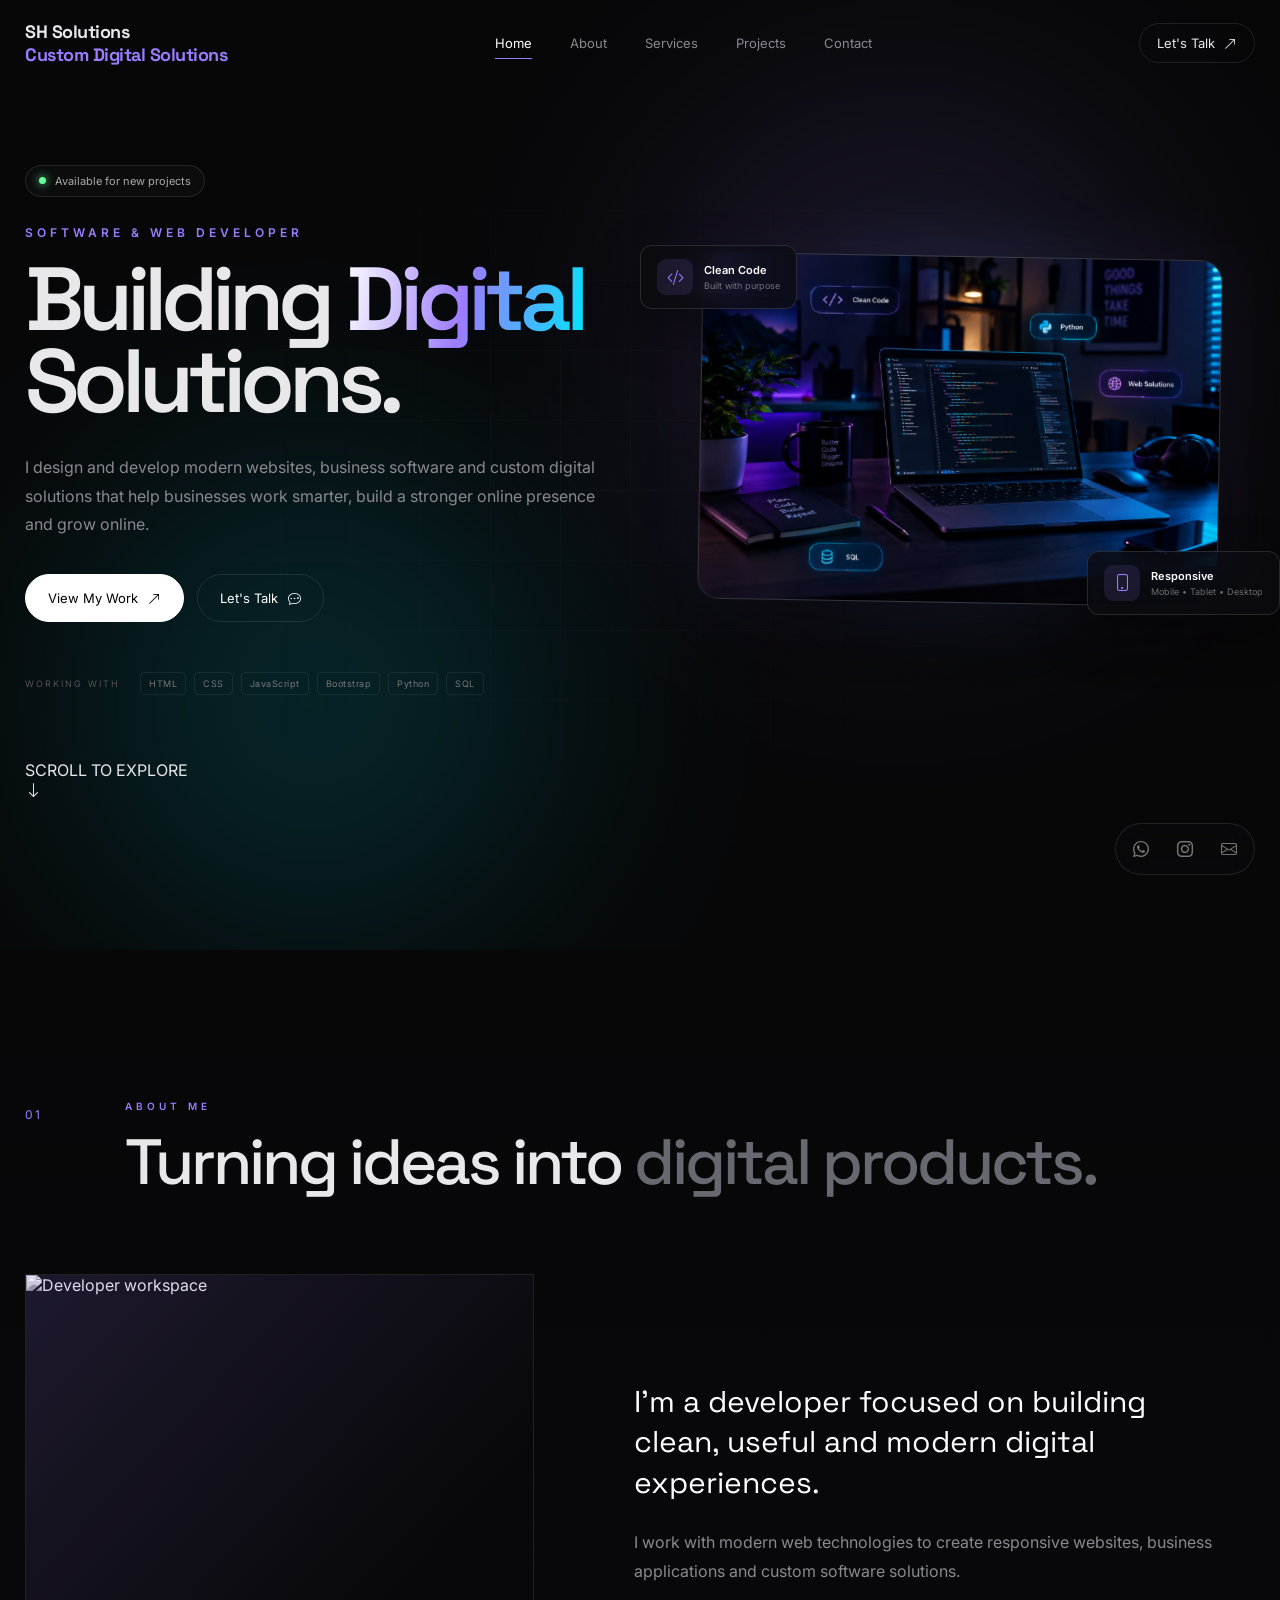
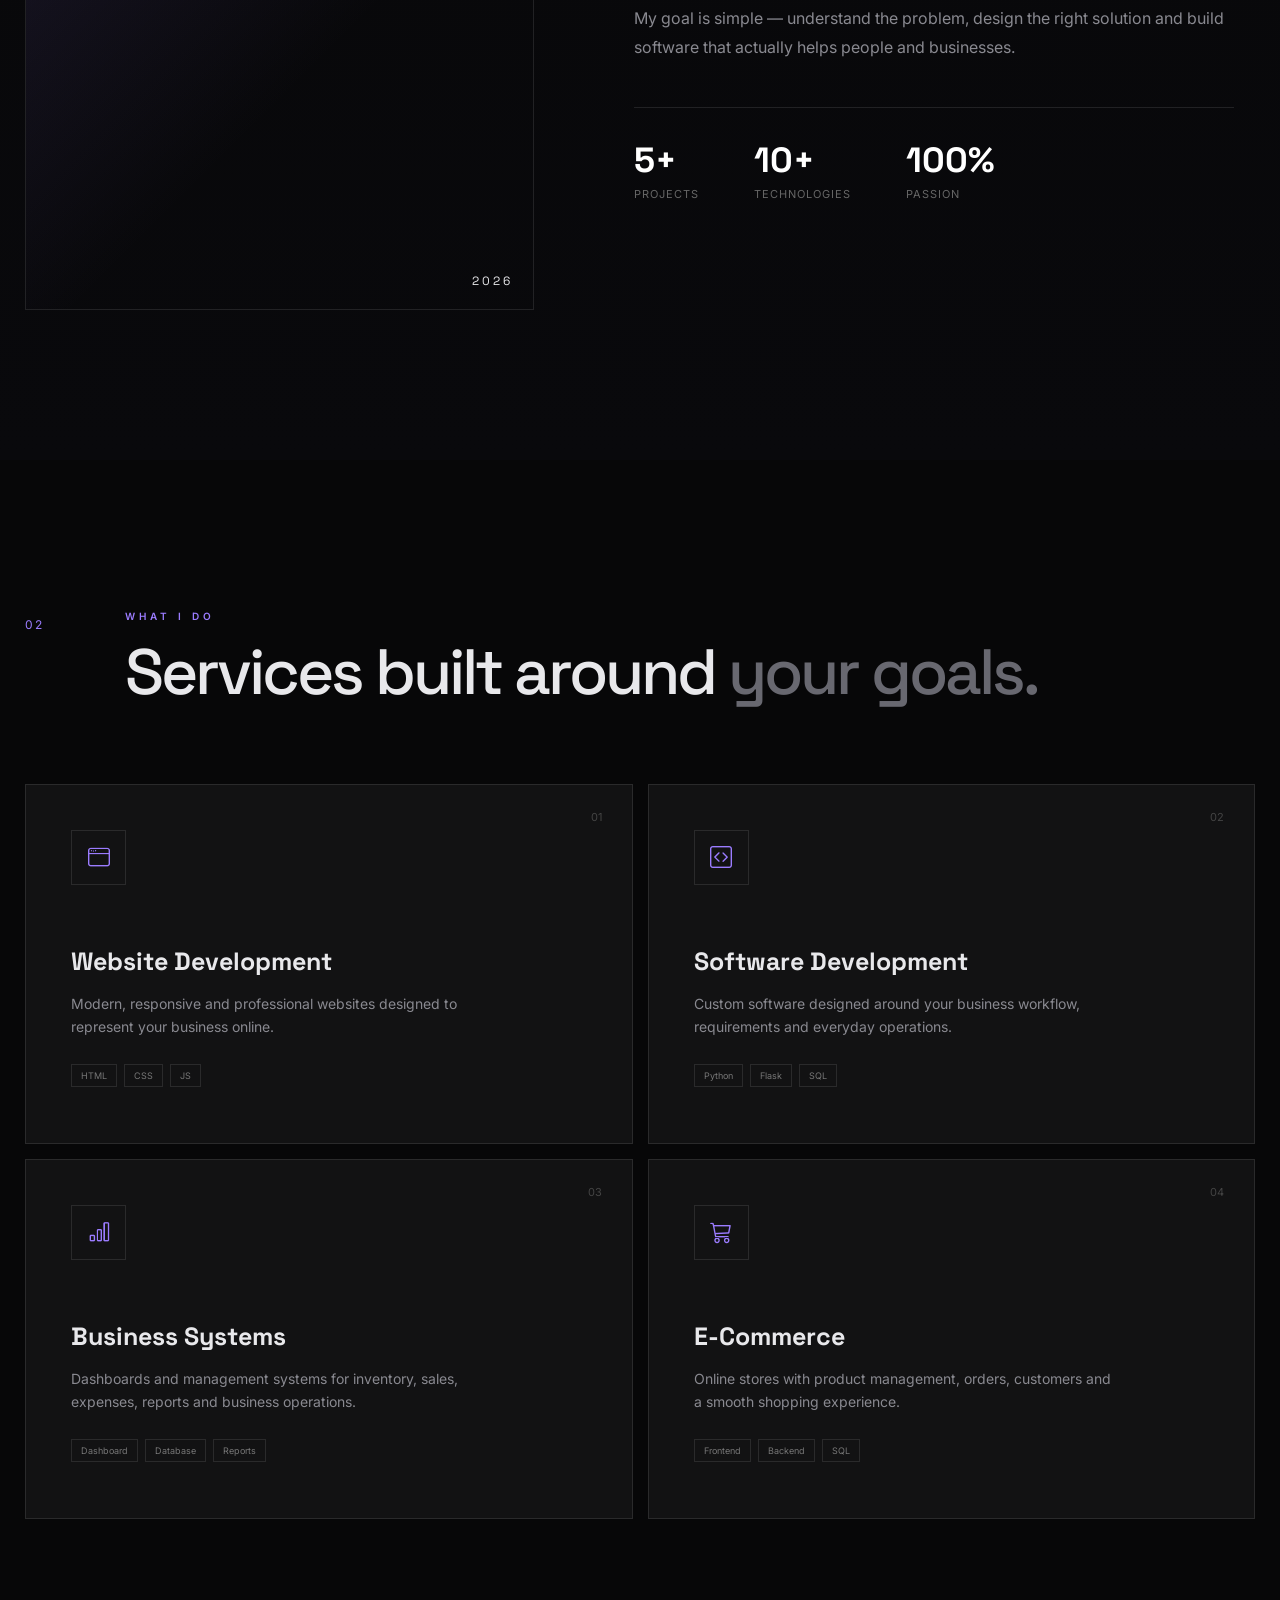
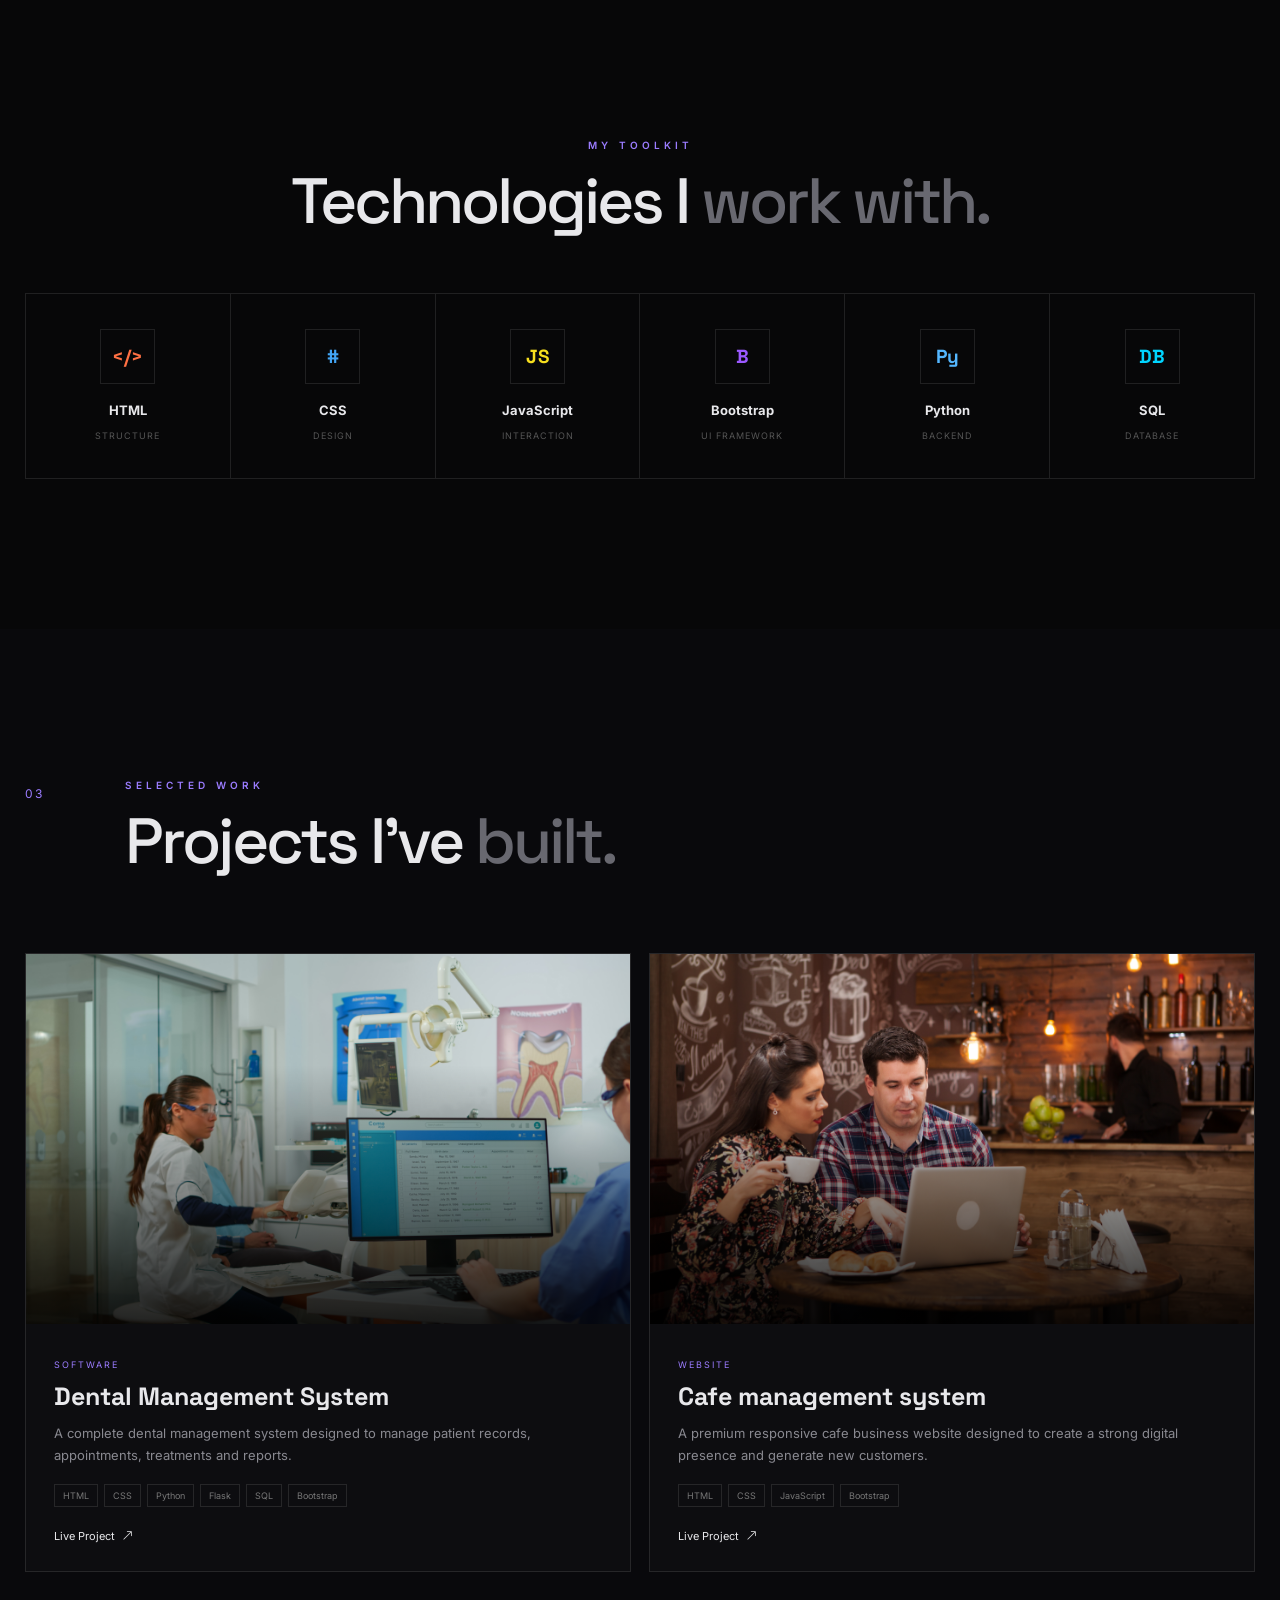
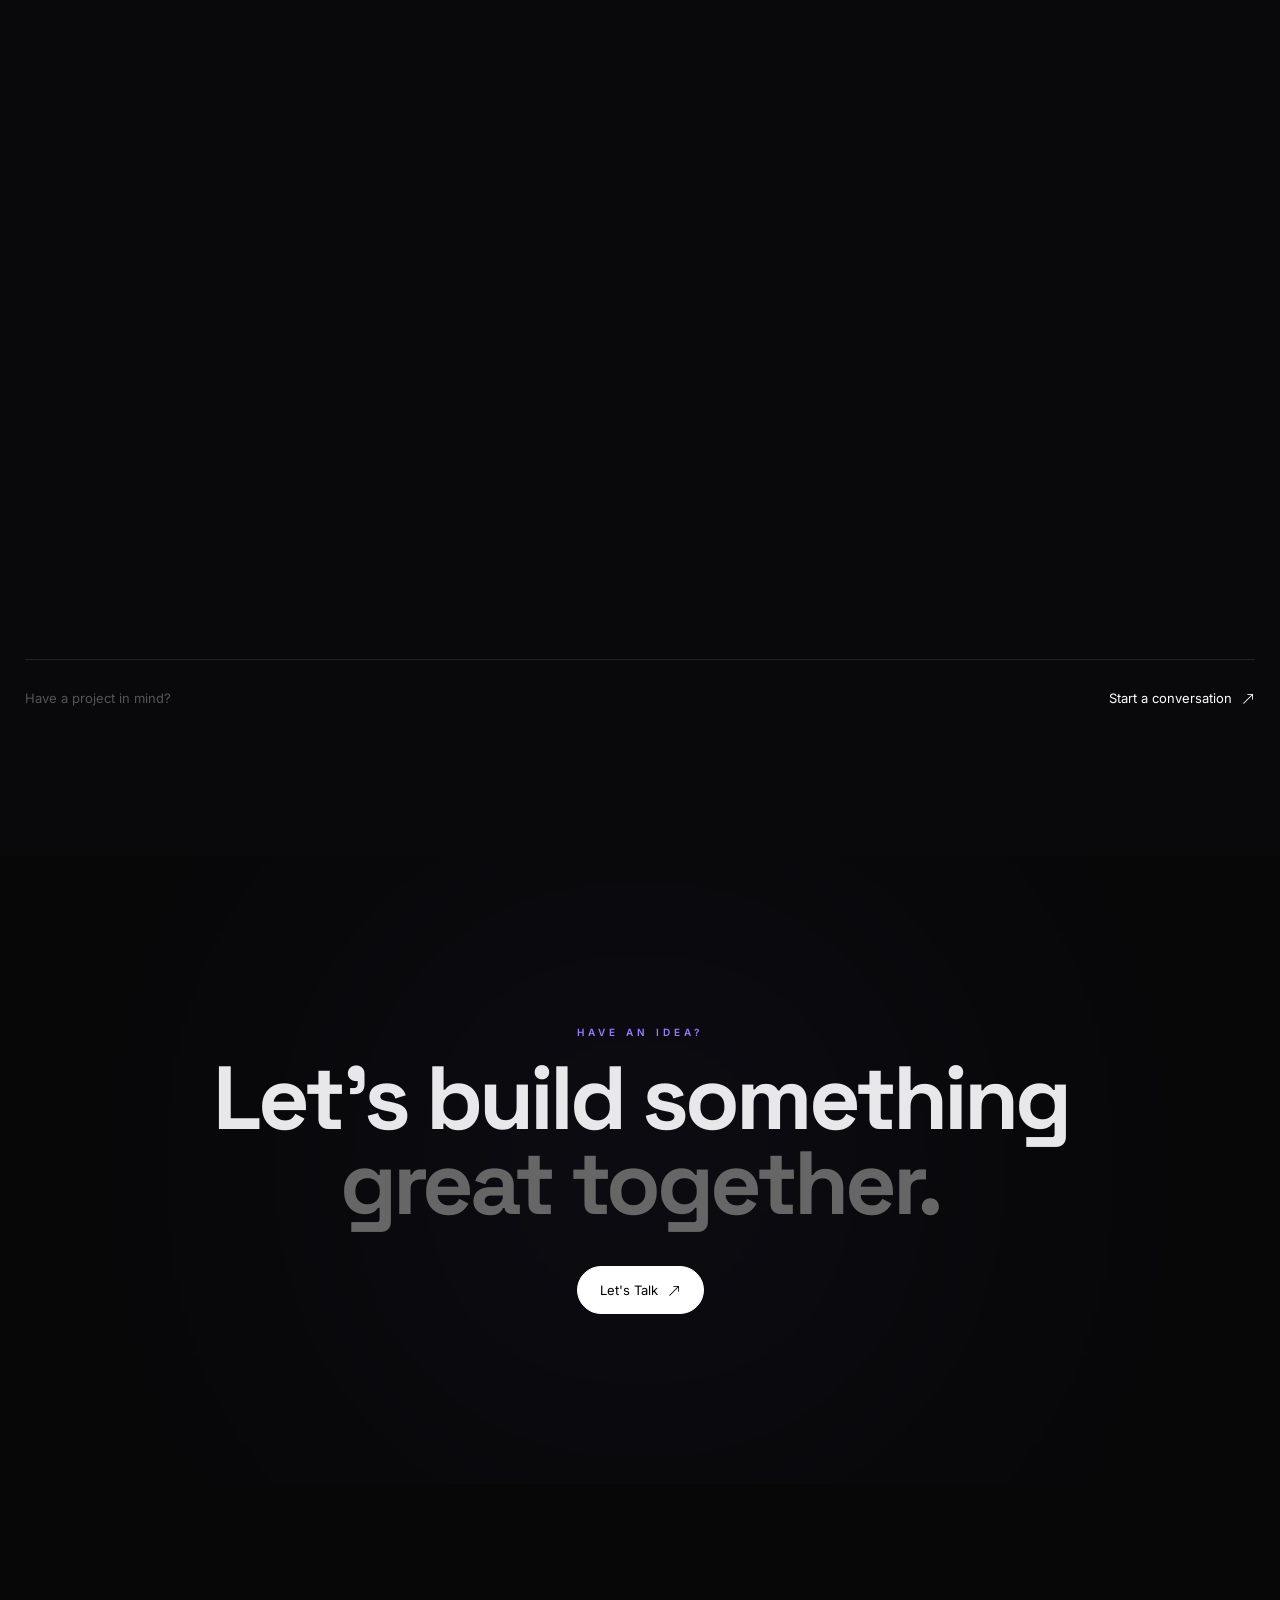
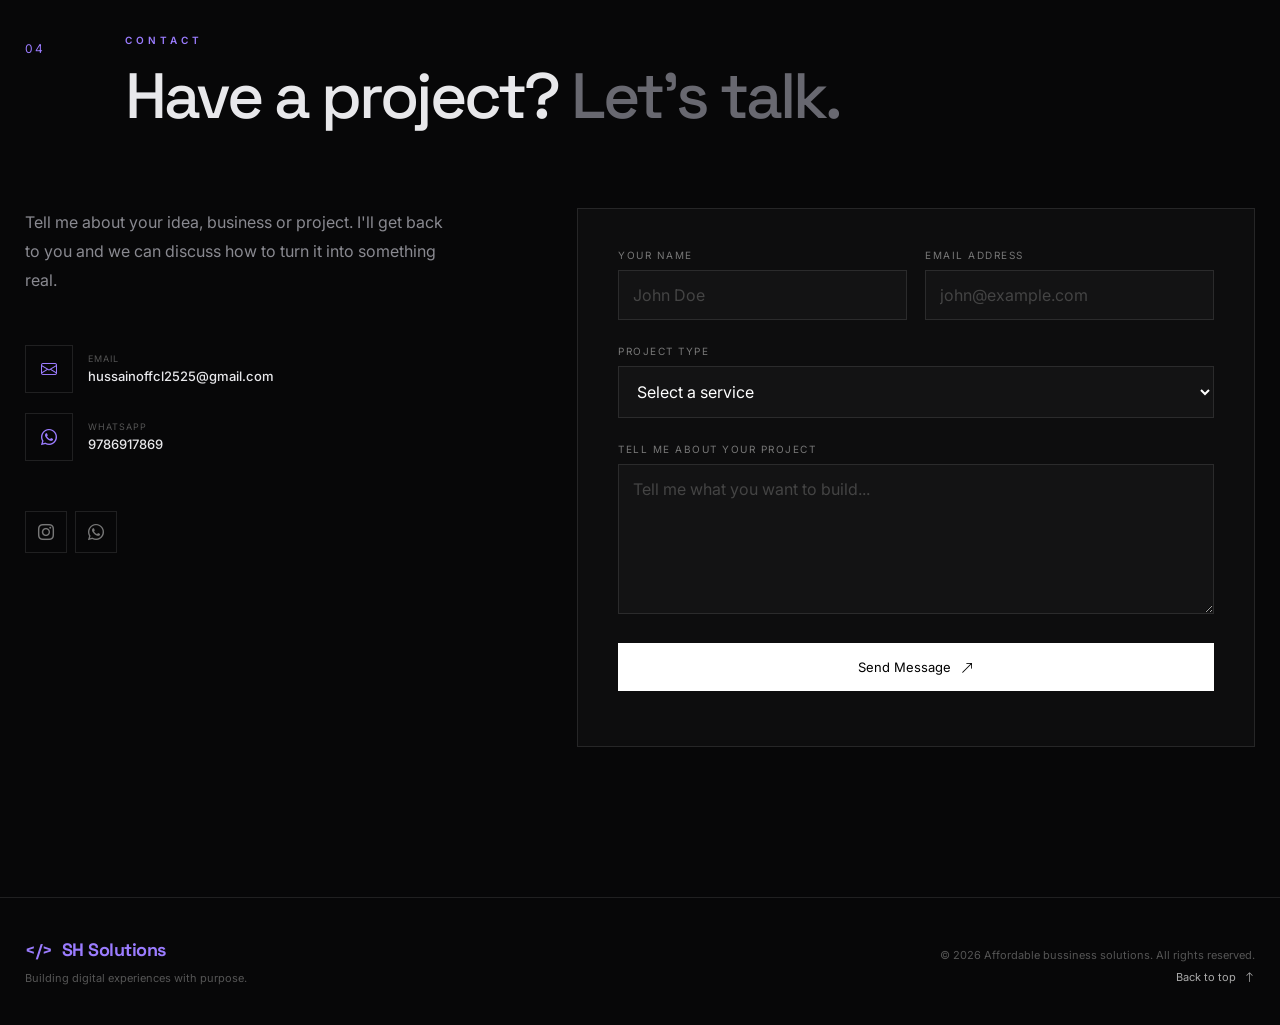
==== commit 4f90a3d0: "updated profile" ====
--- a/index.html
+++ b/index.html
@@ -4,7 +4,7 @@
     <meta charset="UTF-8">
     <meta name="viewport" content="width=device-width, initial-scale=1.0">
 
-    <title> ABS Software & Web Developer</title>
+    <title> SH Solutions & Web Developer</title>
 
     <meta
         name="description"
@@ -49,7 +49,7 @@
 
         <a href="#home" class="logo">
             
-            <span>ABS<br><span>Affordable business solutions</span></span>
+            <span>SH Solutions<br><span>Custom Digital Solutions</span></span>
         </a>
 
         <nav class="nav-links">
@@ -194,7 +194,7 @@
     <div class="hero-image-card">
         <img
             src="images/neon-code-bigger-dreams.png"
-            alt="ABS Software Development"
+            alt="SH Solutions Software Development"
             class="hero-main-image"
         >
     </div>
@@ -651,7 +651,7 @@
 
                         <div>
                             <small>Email</small>
-                            <strong>yourmail@gmail.com</strong>
+                            <strong>hussainoffcl2525@gmail.com</strong>
                         </div>
 
                     </a>
@@ -667,7 +667,7 @@
 
                         <div>
                             <small>WhatsApp</small>
-                            <strong>Let's chat</strong>
+                            <strong>9786917869</strong>
                         </div>
 
                     </a>
@@ -687,7 +687,7 @@
                         <i class="bi bi-linkedin"></i>
                     </a> -->
 
-                    <a href="https://instagram.com/" target="_blank">
+                    <a href="https://www.instagram.com/shsolutions.in?stkn=ODU3djlqN2I5bmtn" target="_blank">
                         <i class="bi bi-instagram"></i>
                     </a>
 
@@ -809,7 +809,7 @@
 
             <a href="#home" class="logo">
                 <span class="logo-symbol">&lt;/&gt;</span>
-                <span><span>ABS</span></span>
+                <span><span>SH Solutions</span></span>
             </a>
 
             <p>
@@ -852,7 +852,7 @@
 
     </a>
 
-    <a href="https://instagram.com/"
+    <a href="https://www.instagram.com/shsolutions.in?stkn=ODU3djlqN2I5bmtn"
        target="_blank"
        aria-label="Instagram">
 
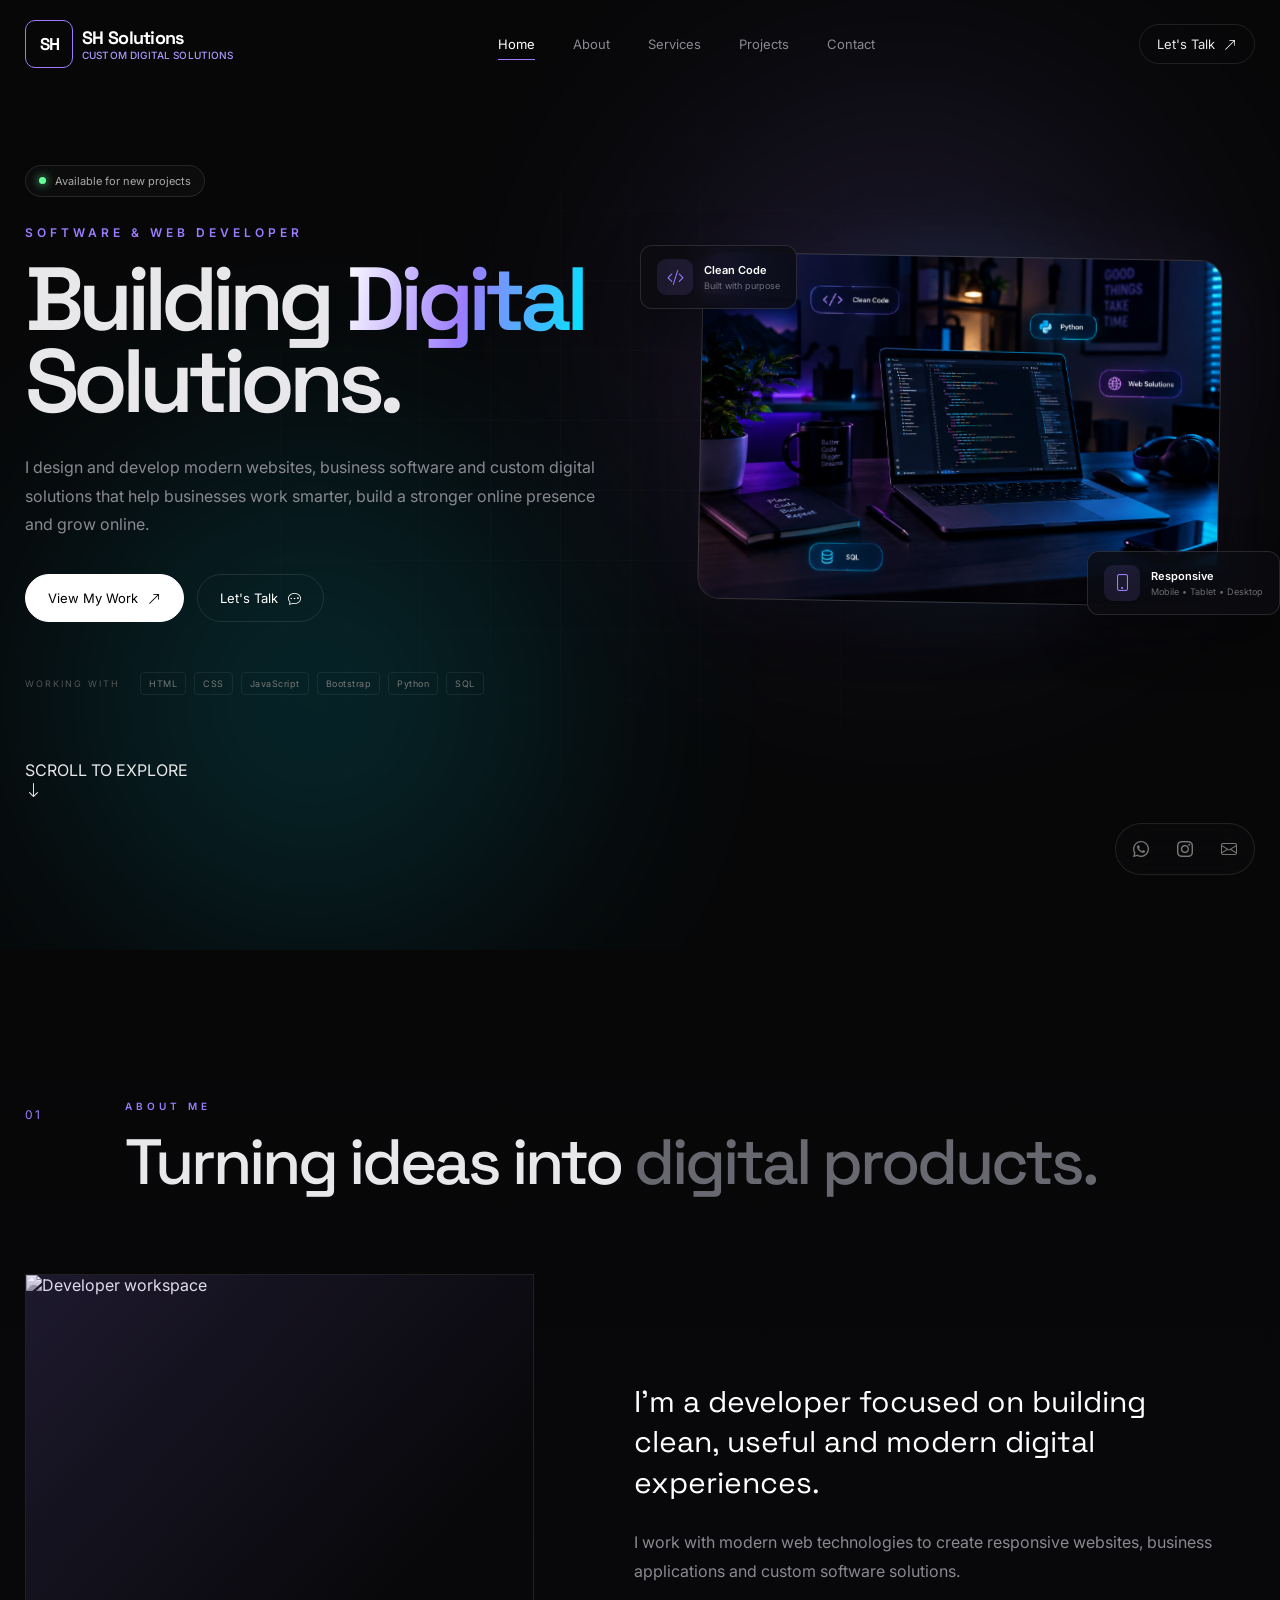
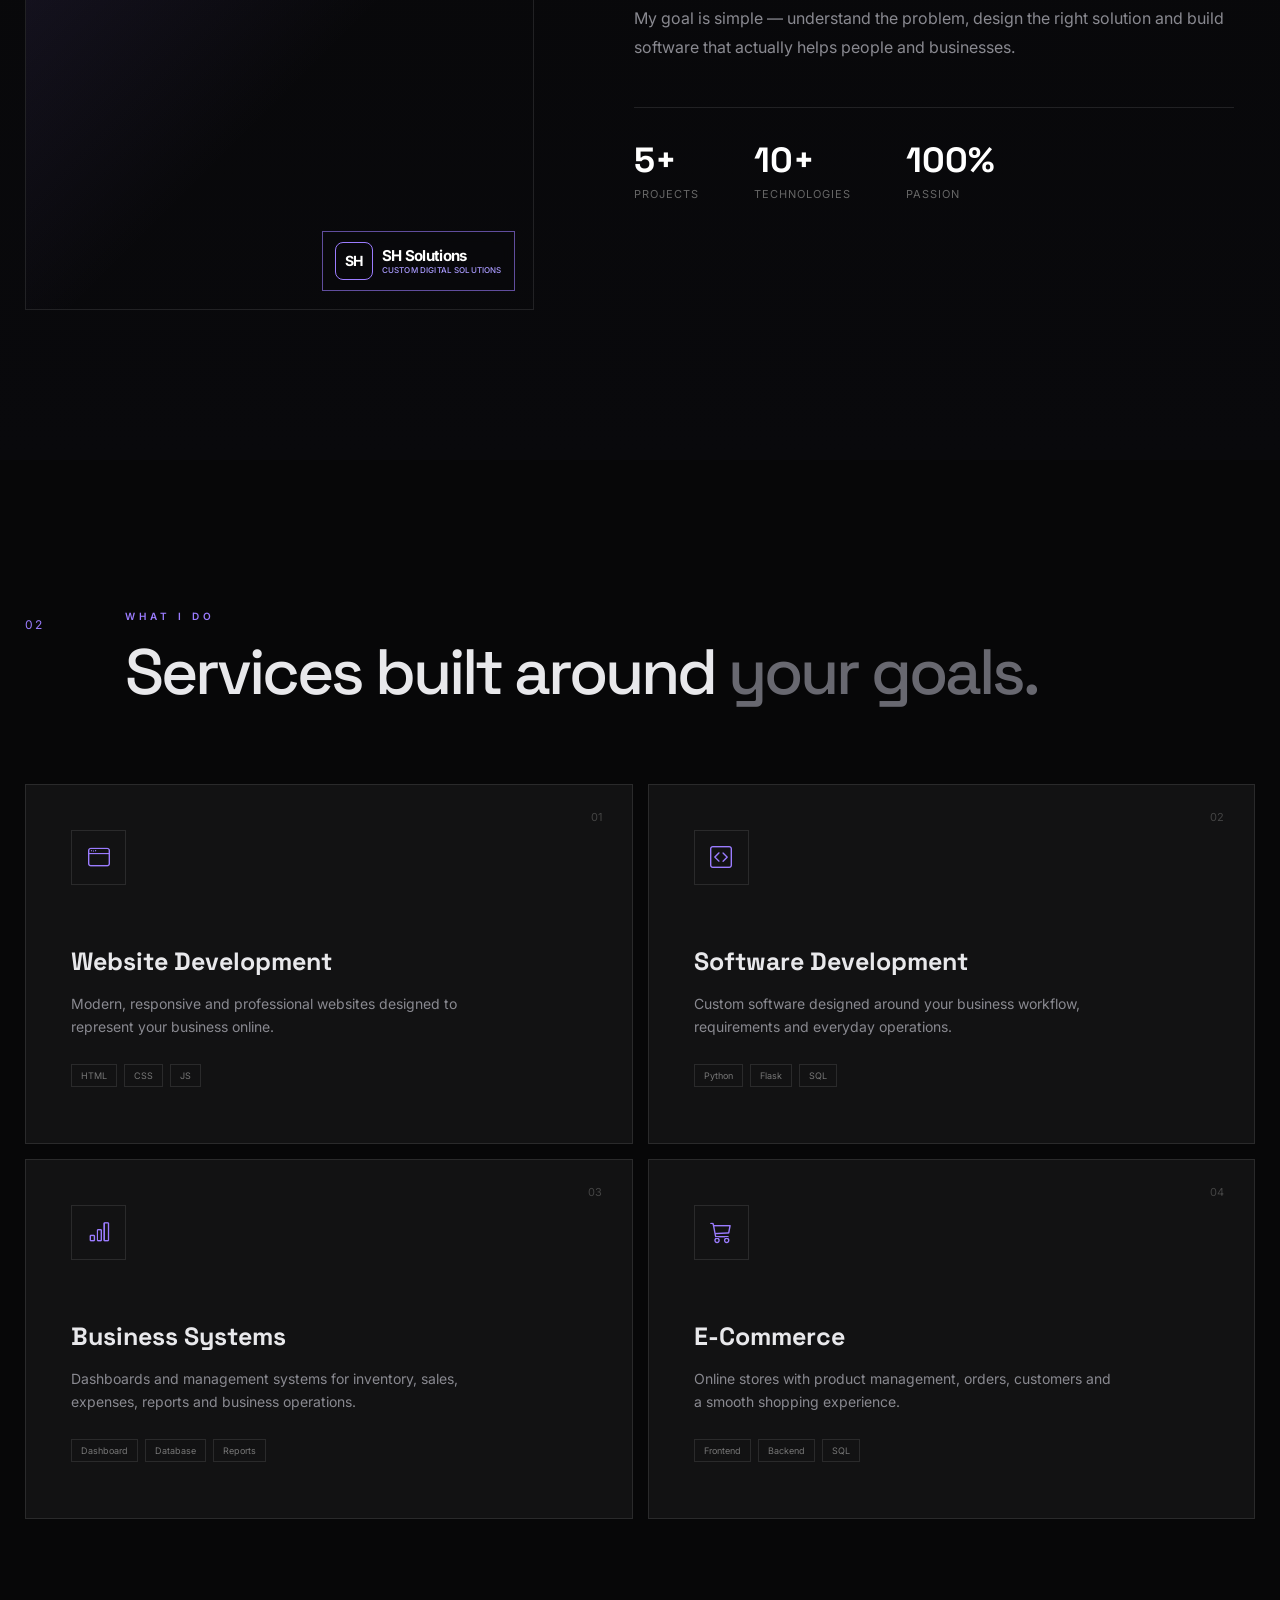
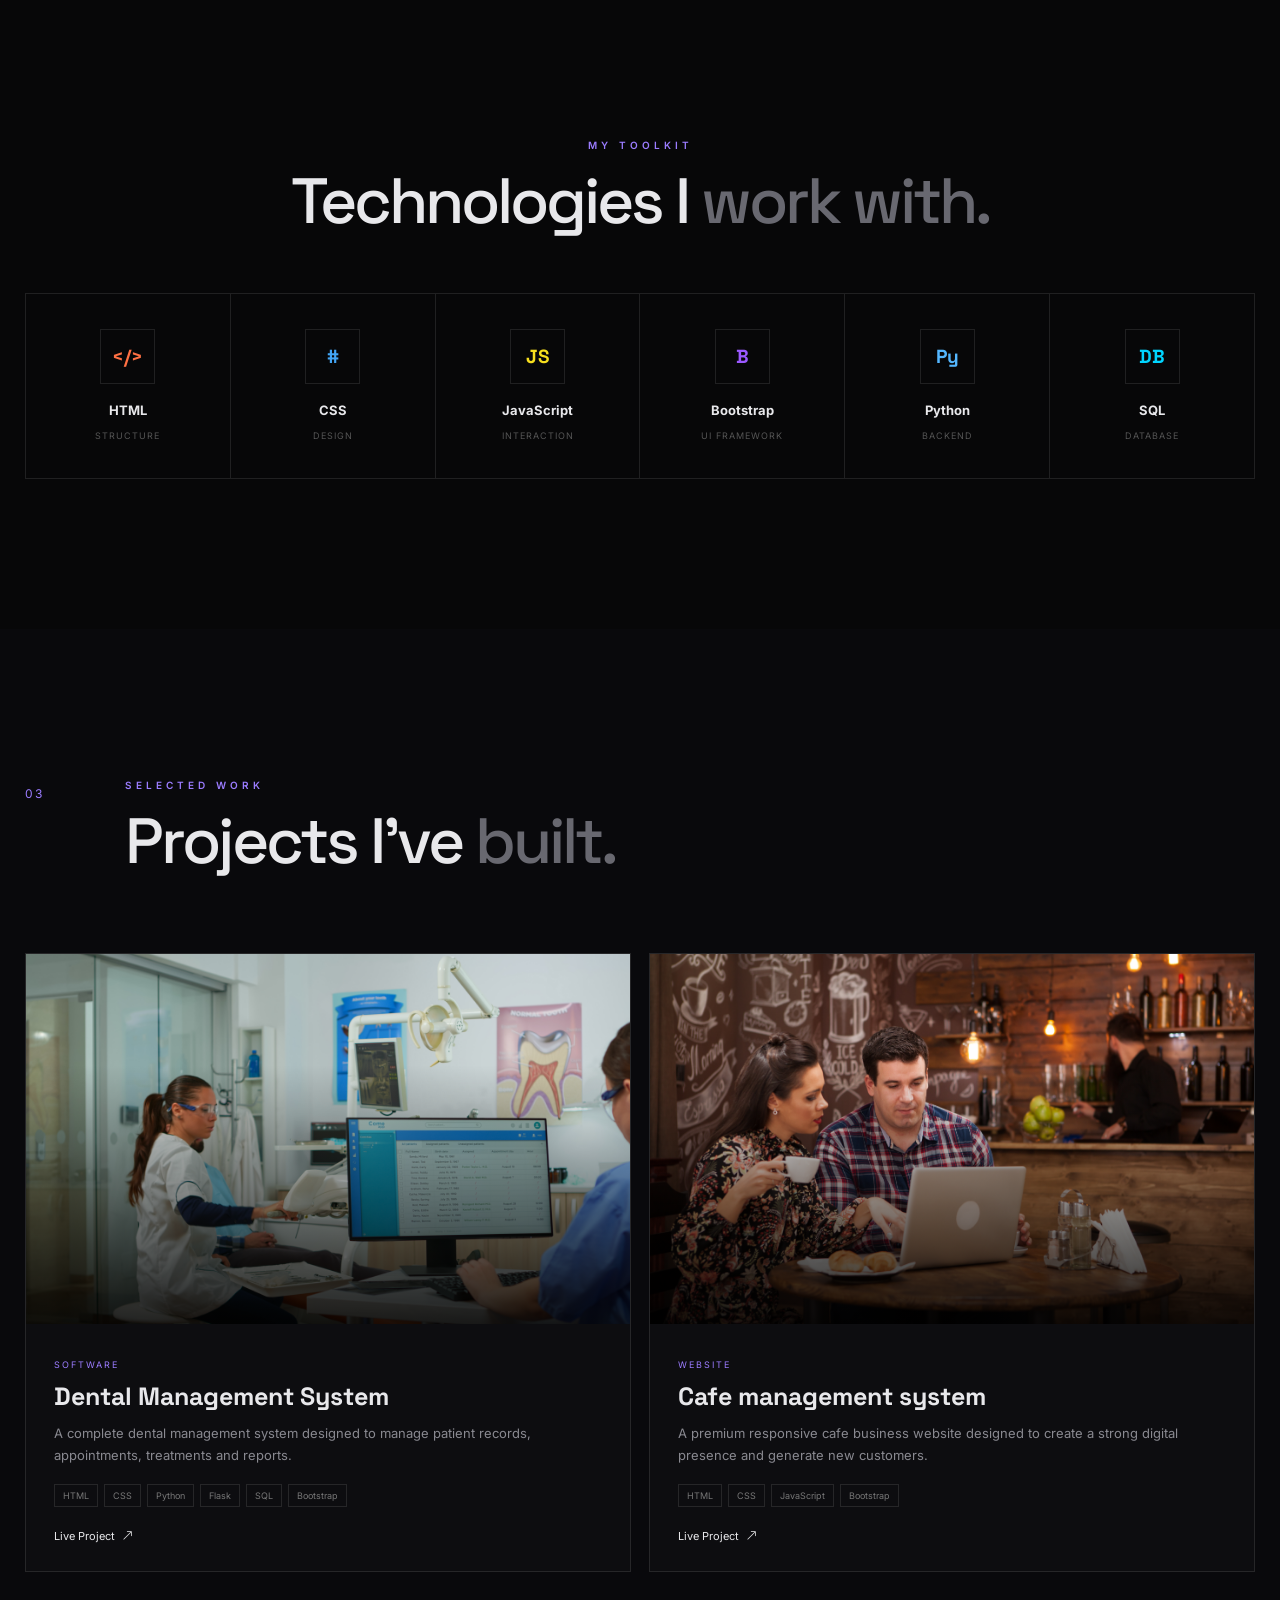
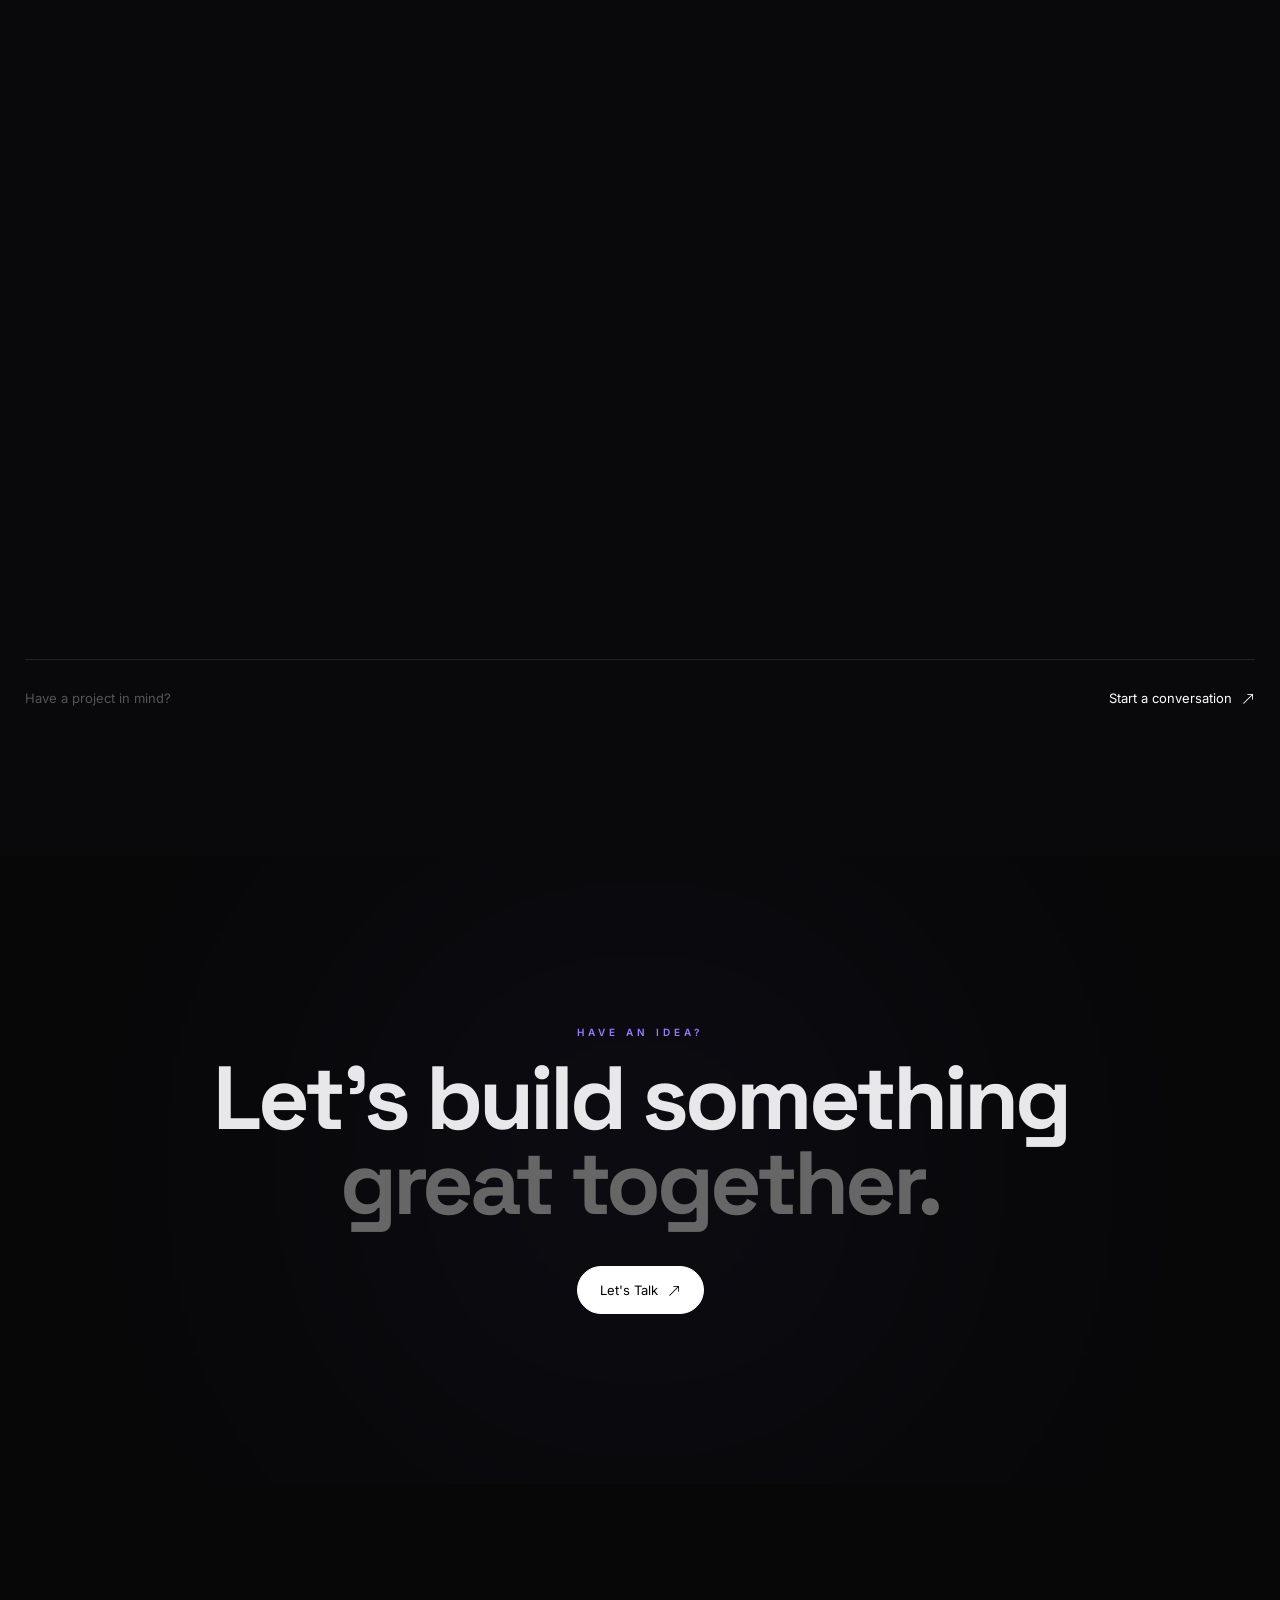
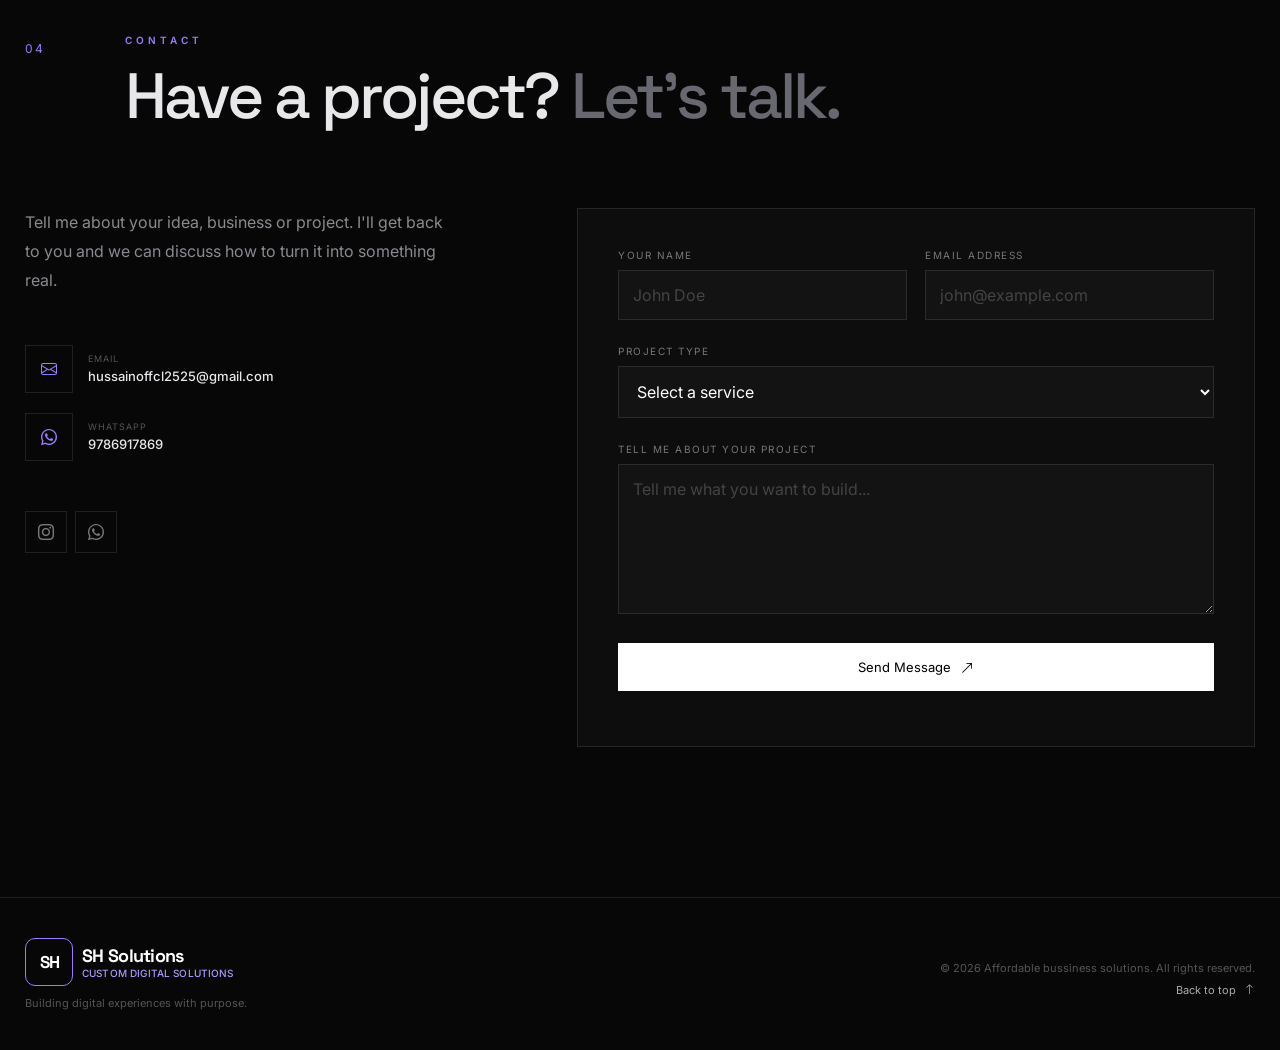
==== commit e9ae0263: "update title" ====
--- a/index.html
+++ b/index.html
@@ -4,7 +4,8 @@
     <meta charset="UTF-8">
     <meta name="viewport" content="width=device-width, initial-scale=1.0">
 
-    <title> SH Solutions & Web Developer</title>
+    <title>SH Solutions | Custom Digital Solutions</title>
+    <link rel="icon" type="image/svg+xml" href="images/sh-favicon.svg">
 
     <meta
         name="description"
@@ -48,8 +49,11 @@
     <div class="nav-container">
 
         <a href="#home" class="logo">
-            
-            <span>SH Solutions<br><span>Custom Digital Solutions</span></span>
+            <span class="logo-mark" aria-hidden="true">SH</span>
+            <span class="logo-copy">
+                <span class="logo-name">SH Solutions</span>
+                <span class="logo-tagline">Custom Digital Solutions</span>
+            </span>
         </a>
 
         <nav class="nav-links">
@@ -277,8 +281,12 @@
 
                     <div class="image-overlay"></div>
 
-                    <div class="image-number">
-                        2026
+                    <div class="about-image-brand">
+                        <span class="logo-mark" aria-hidden="true">SH</span>
+                        <span class="logo-copy">
+                            <span class="logo-name">SH Solutions</span>
+                            <span class="logo-tagline">Custom Digital Solutions</span>
+                        </span>
                     </div>
 
                 </div>
@@ -808,8 +816,11 @@
         <div>
 
             <a href="#home" class="logo">
-                <span class="logo-symbol">&lt;/&gt;</span>
-                <span><span>SH Solutions</span></span>
+                <span class="logo-mark" aria-hidden="true">SH</span>
+                <span class="logo-copy">
+                    <span class="logo-name">SH Solutions</span>
+                    <span class="logo-tagline">Custom Digital Solutions</span>
+                </span>
             </a>
 
             <p>
--- a/style.css
+++ b/style.css
@@ -153,31 +153,51 @@
 /* LOGO */
 
 .logo {
-
     display: flex;
-
     align-items: center;
-
     gap: 9px;
-
     font-family: "Space Grotesk", sans-serif;
-
     font-weight: 700;
-
+    color: var(--text);
+    text-decoration: none;
+}
+
+.logo-mark {
+    display: grid;
+    width: 48px;
+    height: 48px;
+    place-items: center;
+    flex: 0 0 48px;
+    border: 1px solid #9b7cff;
+    border-radius: 10px;
+    color: #fff;
+    font-size: 17px;
+    font-weight: 700;
+    letter-spacing: -1px;
+}
+
+.logo-copy {
+    display: flex;
+    flex-direction: column;
+    align-items: flex-start;
+    gap: 3px;
+    line-height: 1;
+}
+
+.logo-name {
+    color: #fff;
     font-size: 18px;
-
-    letter-spacing: -.5px;
-}
-
-.logo > span:last-child > span {
-    color: var(--accent);
-}
-
-.logo-symbol {
-
-    color: var(--accent);
-
-    font-size: 17px;
+    font-weight: 700;
+    letter-spacing: -.7px;
+}
+
+.logo-tagline {
+    color: #a99aff;
+    font-family: Inter, sans-serif;
+    font-size: 10px;
+    font-weight: 500;
+    letter-spacing: .15px;
+    text-transform: uppercase;
 }
 
 
@@ -1218,18 +1238,34 @@
         );
 }
 
-.image-number {
+.about-image-brand {
 
     position: absolute;
-
-    right: 20px;
-    bottom: 20px;
-
-    font-family: "Space Grotesk";
-
-    font-size: 12px;
-
-    letter-spacing: 3px;
+    right: 18px;
+    bottom: 18px;
+    display: flex;
+    align-items: center;
+    gap: 9px;
+    padding: 10px 12px;
+    background: rgba(9, 9, 12, .82);
+    border: 1px solid rgba(155, 124, 255, .6);
+    backdrop-filter: blur(8px);
+}
+
+.about-image-brand .logo-mark {
+    width: 38px;
+    height: 38px;
+    flex-basis: 38px;
+    border-radius: 8px;
+    font-size: 14px;
+}
+
+.about-image-brand .logo-name {
+    font-size: 15px;
+}
+
+.about-image-brand .logo-tagline {
+    font-size: 8px;
 }
 
 .about-content {
@@ -2639,12 +2675,19 @@
         padding: 12px 0;
     }
 
-    .logo {
+    .logo-mark {
+        width: 40px;
+        height: 40px;
+        flex-basis: 40px;
+        font-size: 15px;
+    }
+
+    .logo-name {
         font-size: 16px;
     }
 
-    .logo-symbol {
-        font-size: 15px;
+    .logo-tagline {
+        font-size: 8px;
     }
 
     .menu-button {
@@ -3829,4 +3872,4 @@
         font-size:
             7px;
     }
-}+}
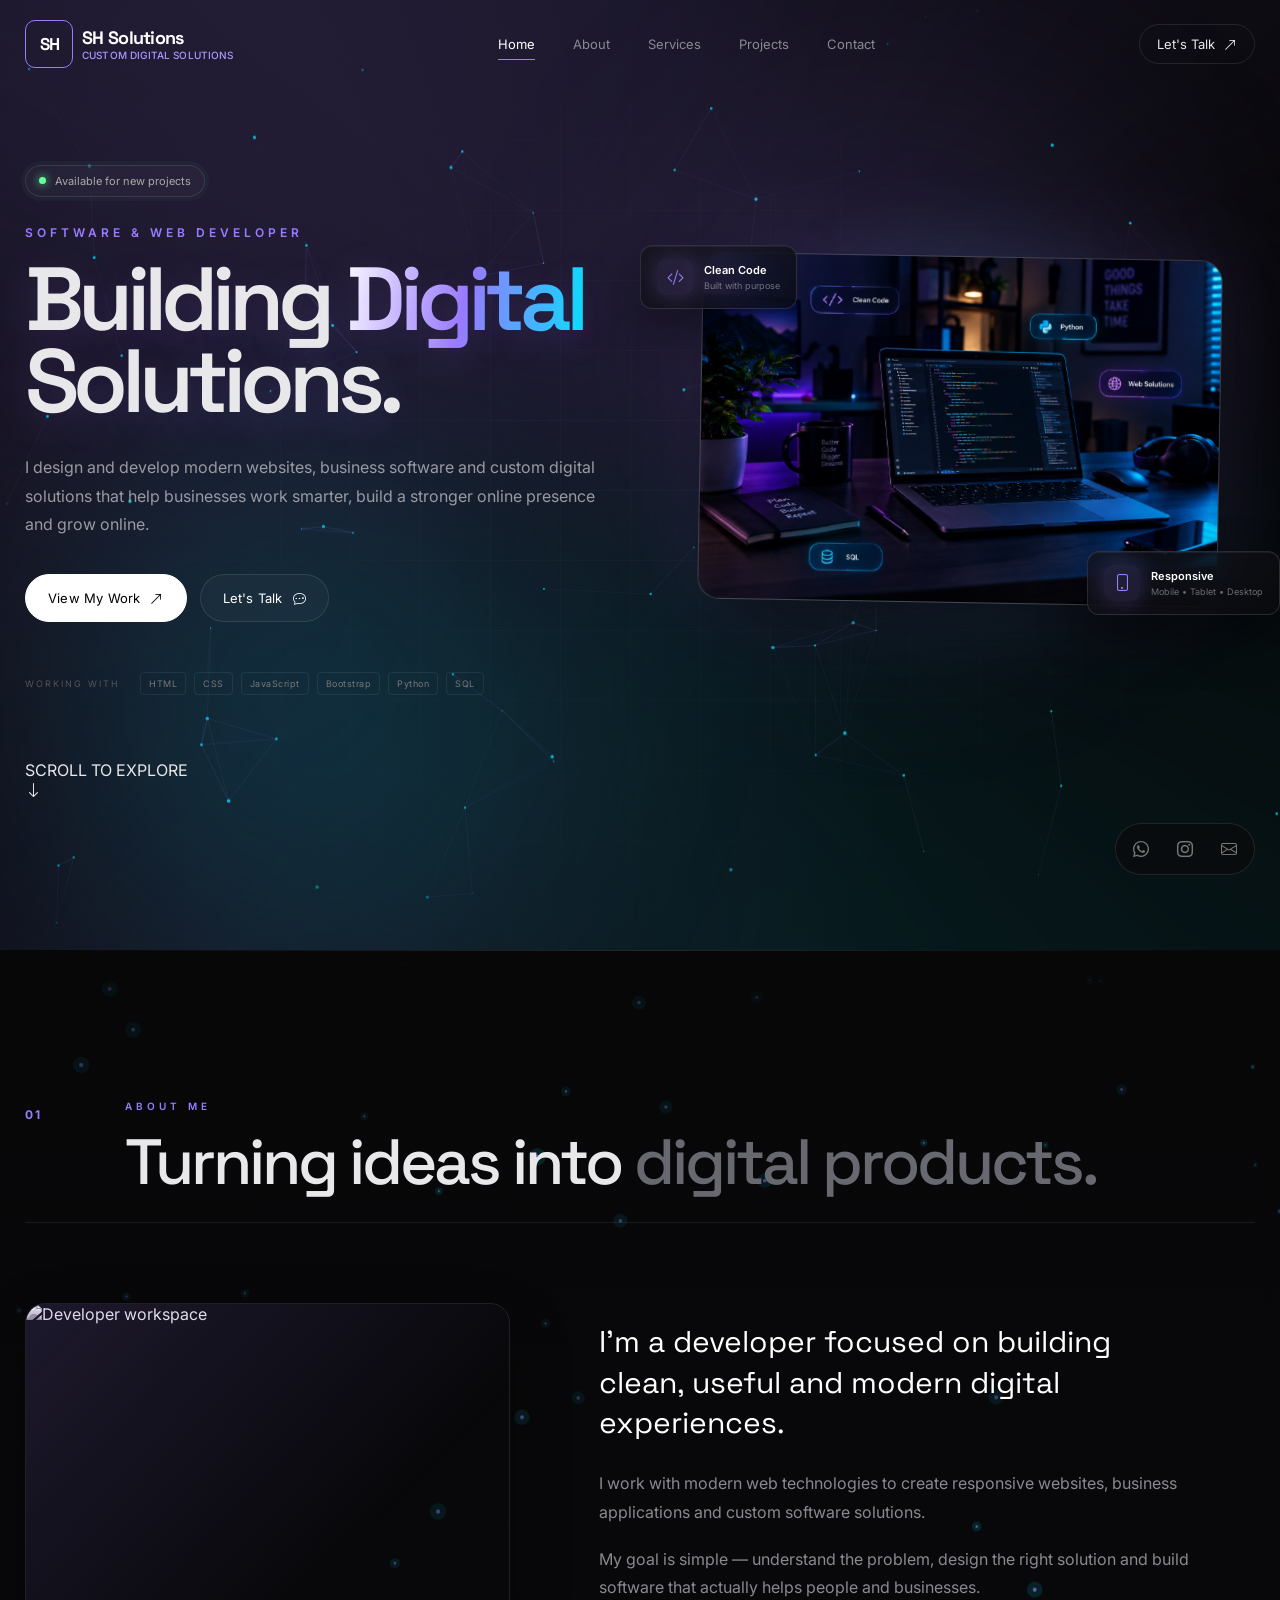
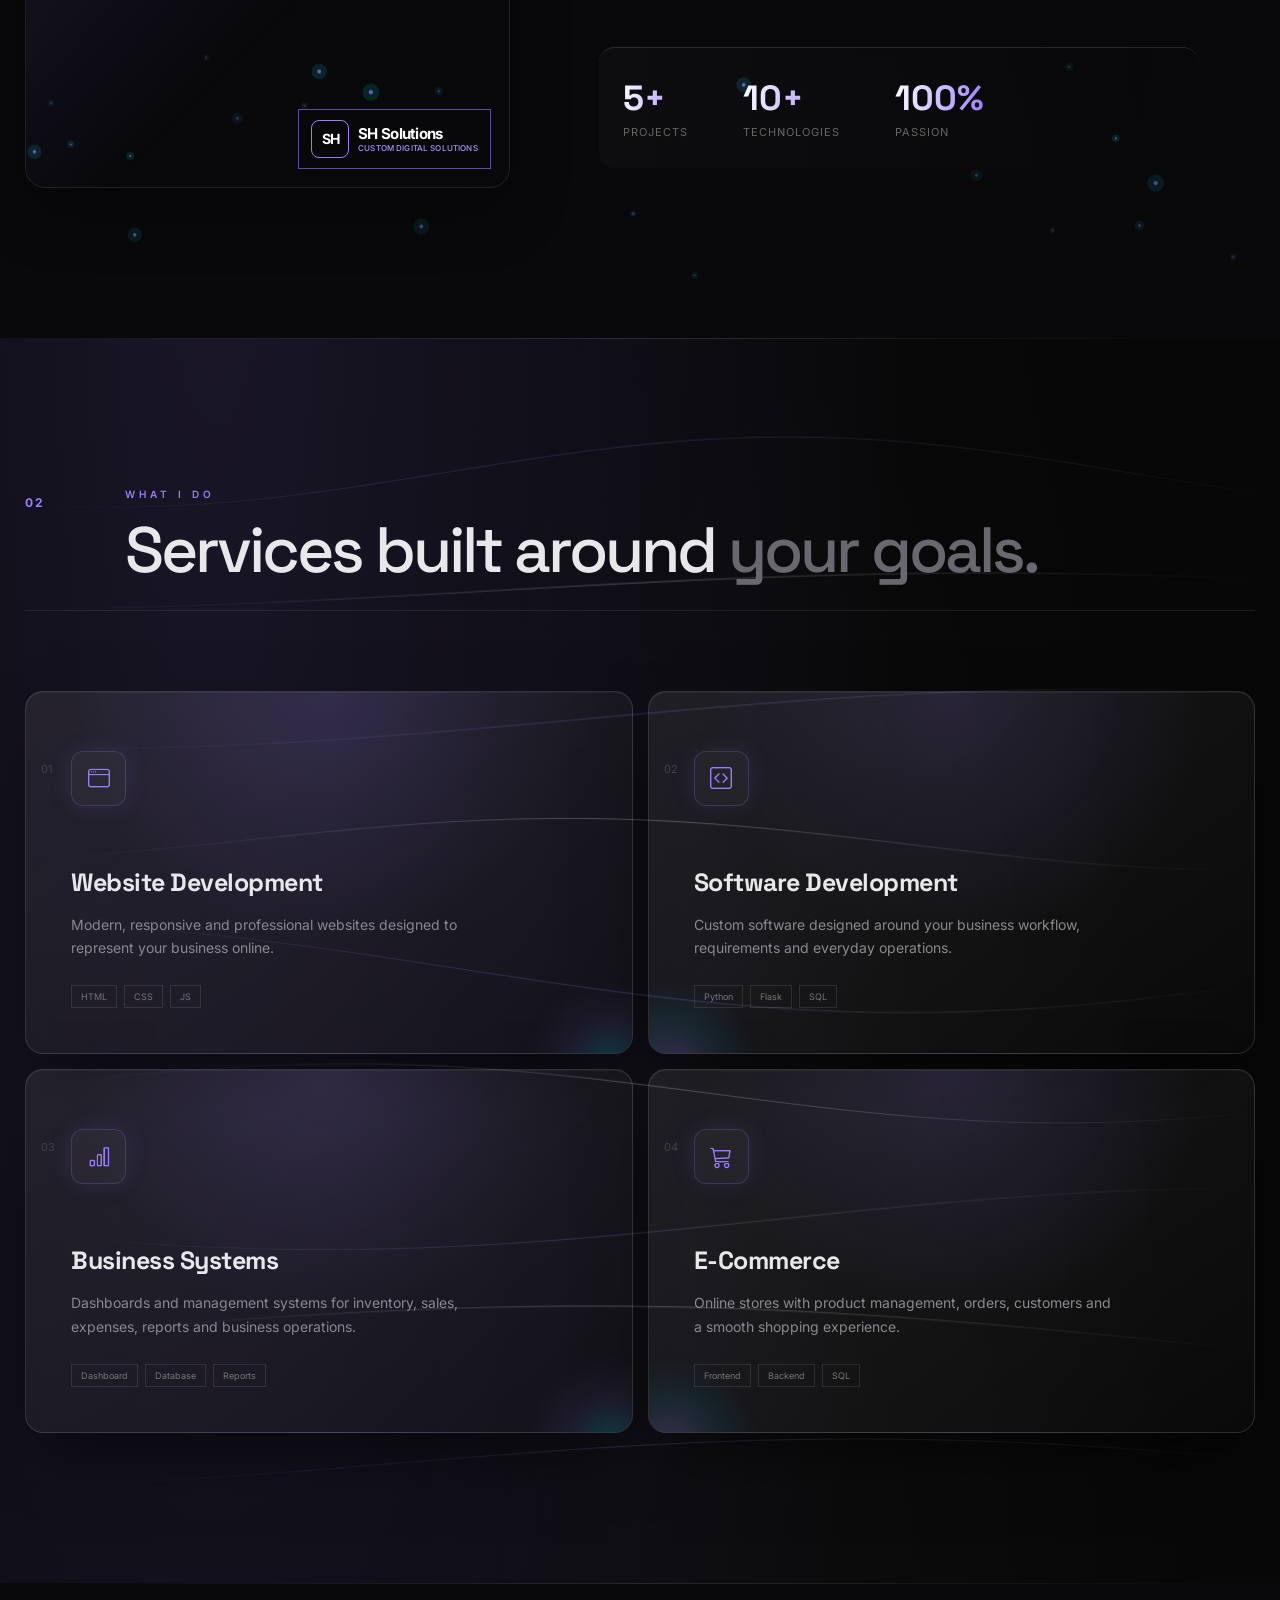
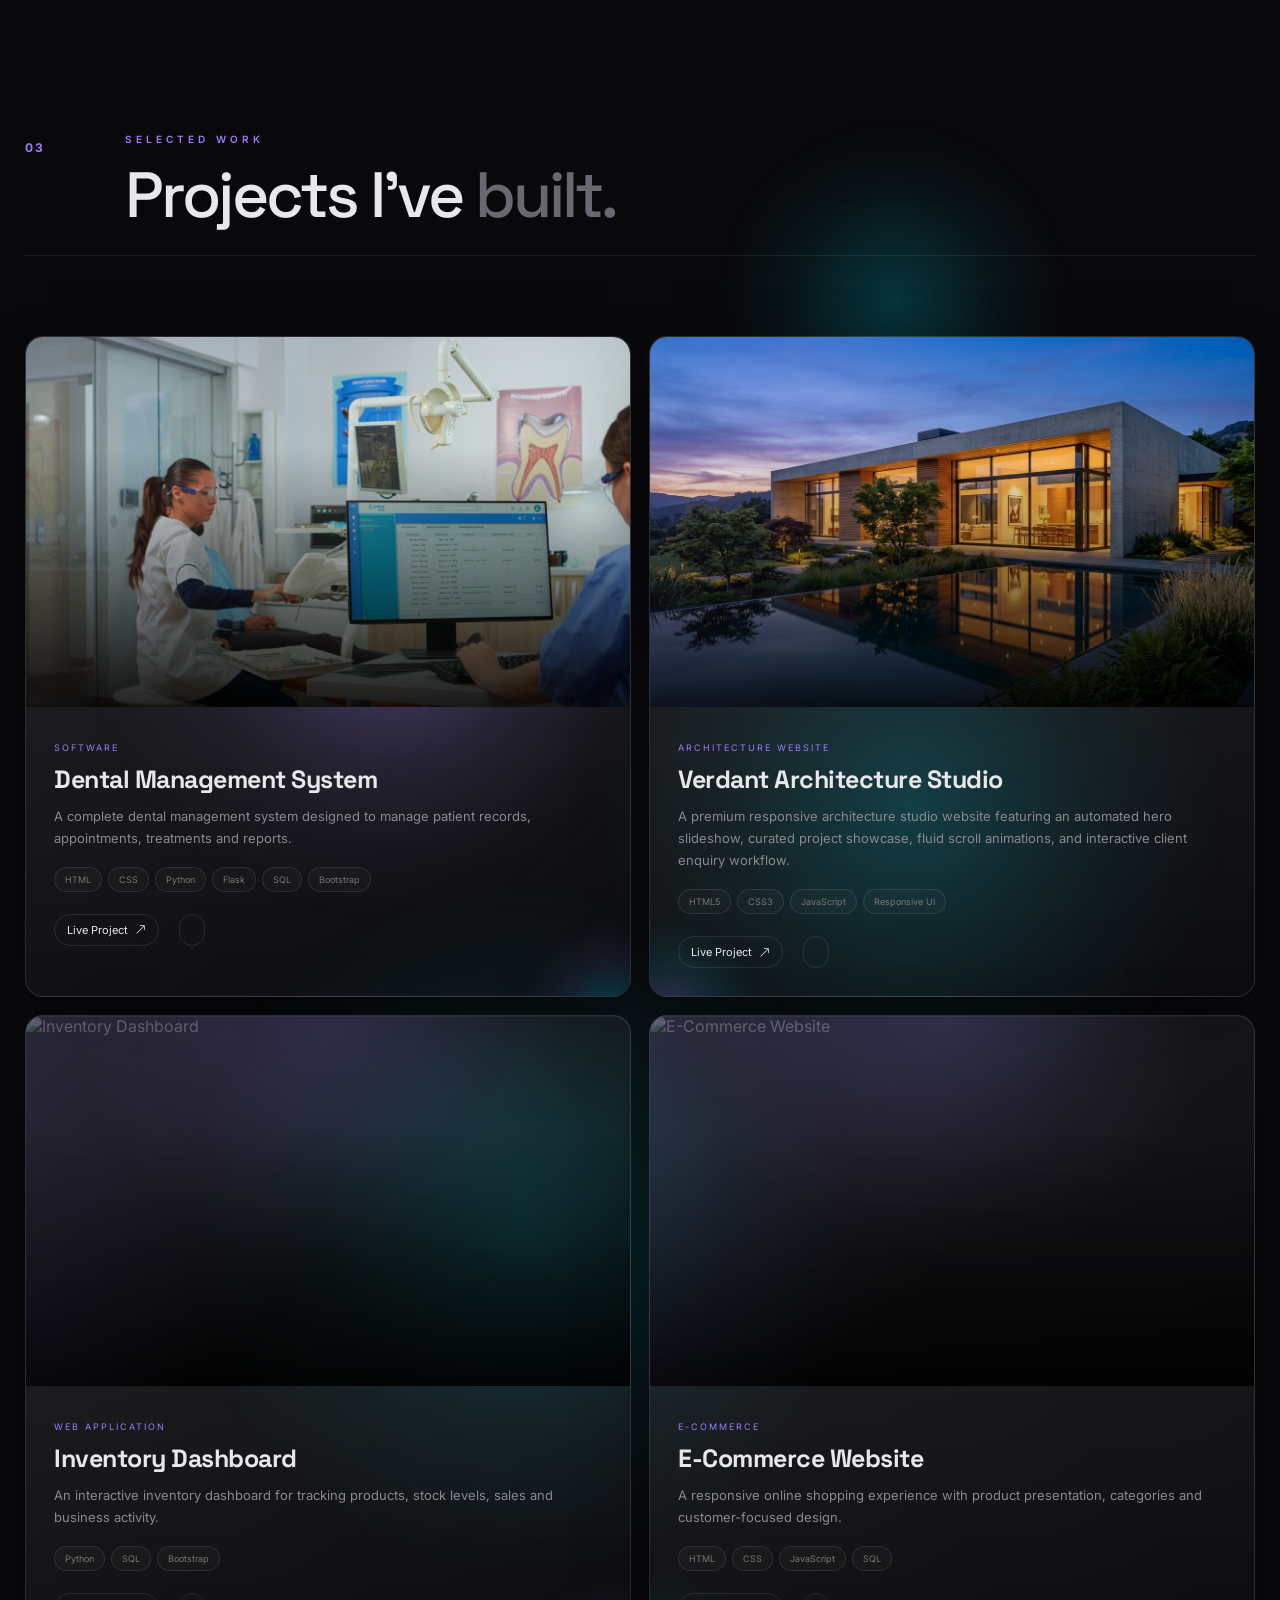
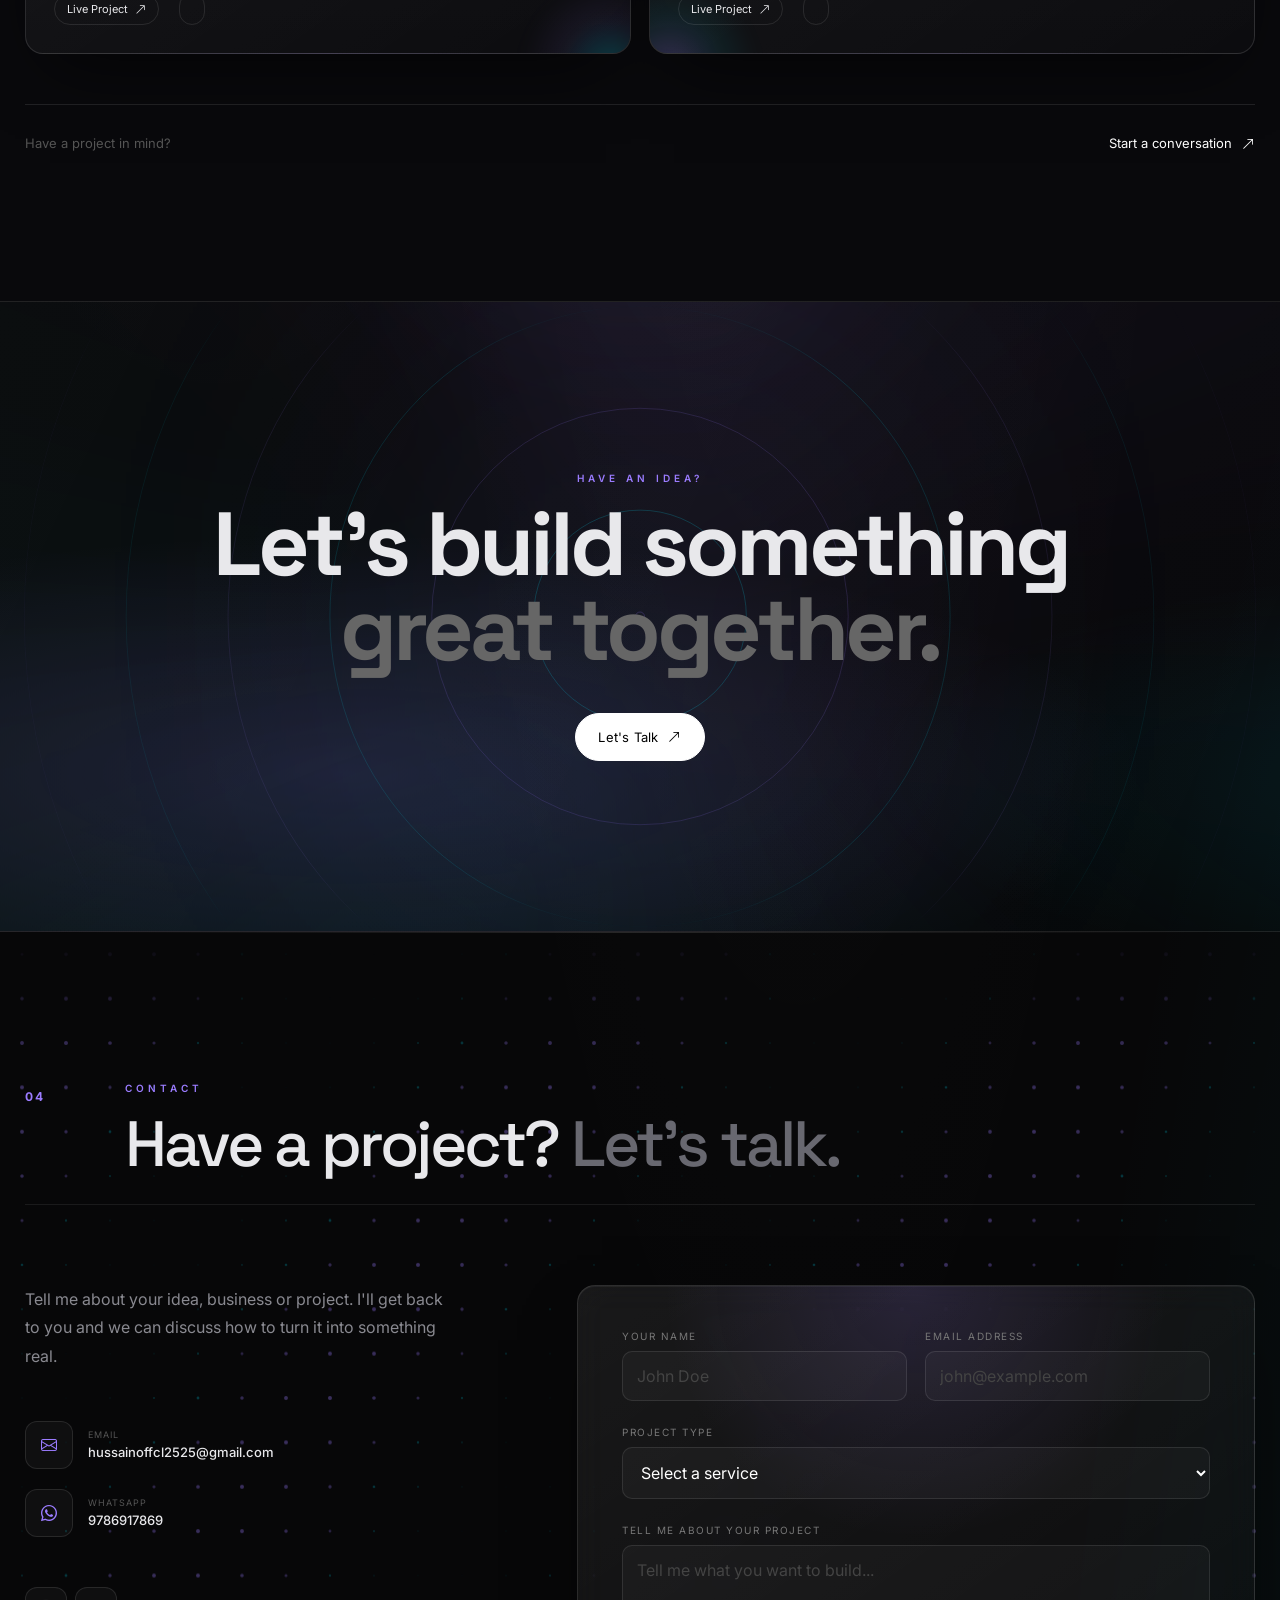
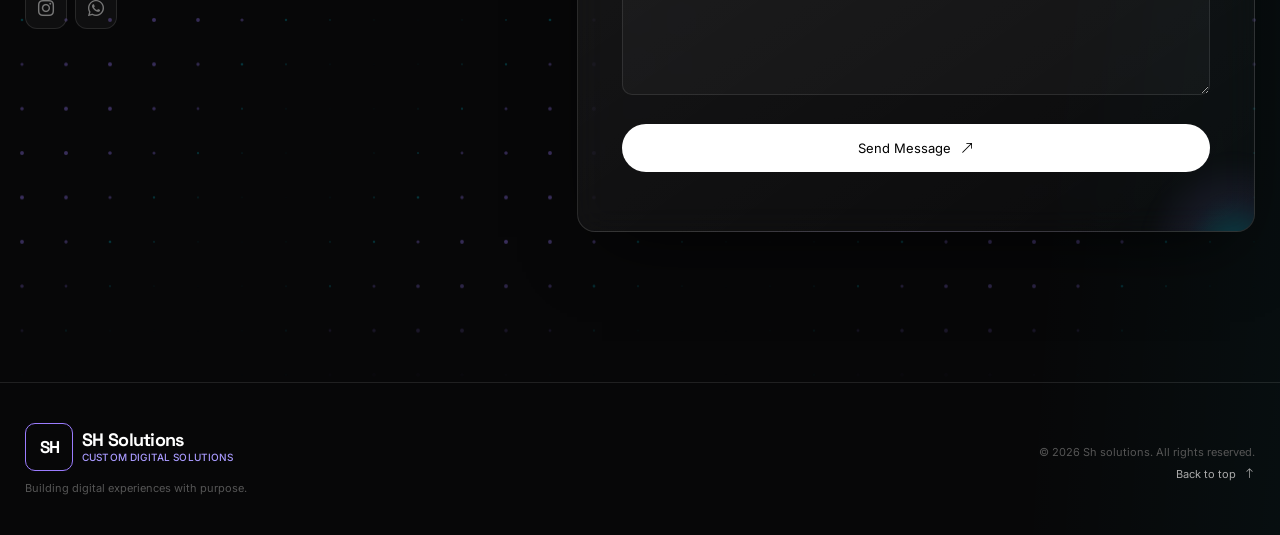
==== commit 0482ab96: "updated ui" ====
--- a/index.html
+++ b/index.html
@@ -31,6 +31,33 @@
 </head>
 
 <body>
+    <!-- =========================================================
+     PRELOADER / INTRO LOGO ANIMATION
+========================================================= -->
+<div class="preloader" id="preloader">
+    <div class="preloader-bg-glow"></div>
+    <div class="preloader-content">
+        <div class="preloader-logo-box">
+            <span class="preloader-logo-mark">SH</span>
+            <div class="preloader-ring"></div>
+            <div class="preloader-pulse"></div>
+        </div>
+        <div class="preloader-brand">
+            <span class="preloader-name">SH Solutions</span>
+            <span class="preloader-tagline">CUSTOM DIGITAL SOLUTIONS</span>
+        </div>
+        <div class="preloader-bar">
+            <div class="preloader-progress"></div>
+        </div>
+    </div>
+</div>
+
+
+<div class="cursor-dot"></div>
+<div class="cursor-outline"></div>
+
+
+
 
 <!-- =========================================================
      CUSTOM CURSOR
@@ -474,7 +501,7 @@
 
 <!-- =========================================================
      TECHNOLOGIES
-========================================================= -->
+========================================================= -
 
 <section class="section tech-section">
 
@@ -534,7 +561,7 @@
 
     </div>
 
-</section>
+</section>-->
 
 
 <!-- =========================================================
@@ -588,7 +615,7 @@
      CTA
 ========================================================= -->
 
-<section class="cta-section">
+<section class="cta-section cta-entrance">
 
     <div class="cta-glow"></div>
 
@@ -833,7 +860,7 @@
         <div class="footer-right">
 
             <p>
-                © <span id="year"></span> Affordable bussiness solutions.
+                © <span id="year"></span> Sh solutions.
                 All rights reserved.
             </p>
 
--- a/style.css
+++ b/style.css
@@ -21,6 +21,139 @@
 
     --ease: cubic-bezier(.22, 1, .36, 1);
 }
+
+
+/* =========================================================
+   PRELOADER
+========================================================= */
+
+.preloader {
+    position: fixed;
+    inset: 0;
+    z-index: 9999;
+    display: grid;
+    place-items: center;
+    overflow: hidden;
+    background:
+        radial-gradient(circle at 50% 42%, rgba(155, 124, 255, .18), transparent 28%),
+        radial-gradient(circle at 75% 70%, rgba(0, 229, 255, .08), transparent 25%),
+        #070708;
+    transition: opacity .55s ease, visibility .55s ease;
+}
+
+.preloader.is-hidden {
+    opacity: 0;
+    visibility: hidden;
+    pointer-events: none;
+}
+
+.preloader-bg-glow {
+    position: absolute;
+    width: min(62vw, 760px);
+    aspect-ratio: 1;
+    border: 1px solid rgba(155, 124, 255, .16);
+    border-radius: 50%;
+    box-shadow: 0 0 100px rgba(155, 124, 255, .16), inset 0 0 100px rgba(0, 229, 255, .05);
+    animation: preloaderGlow 2.4s ease-in-out infinite;
+}
+
+.preloader-content {
+    position: relative;
+    z-index: 1;
+    display: flex;
+    flex-direction: column;
+    align-items: center;
+    min-width: min(300px, calc(100vw - 48px));
+}
+
+.preloader-logo-box {
+    position: relative;
+    display: grid;
+    place-items: center;
+    width: 88px;
+    height: 88px;
+    margin-bottom: 24px;
+    border: 1px solid rgba(255, 255, 255, .2);
+    border-radius: 24px;
+    background: linear-gradient(145deg, rgba(255, 255, 255, .12), rgba(255, 255, 255, .025));
+    box-shadow: 0 20px 55px rgba(0, 0, 0, .35), 0 0 45px rgba(155, 124, 255, .18);
+}
+
+.preloader-logo-mark {
+    position: relative;
+    z-index: 2;
+    color: #fff;
+    font-family: "Space Grotesk", sans-serif;
+    font-size: 26px;
+    font-weight: 700;
+    letter-spacing: -2px;
+}
+
+.preloader-ring,
+.preloader-pulse {
+    position: absolute;
+    border-radius: inherit;
+    pointer-events: none;
+}
+
+.preloader-ring {
+    inset: -7px;
+    border: 1px solid rgba(0, 229, 255, .5);
+    border-left-color: transparent;
+    animation: preloaderSpin 1.35s linear infinite;
+}
+
+.preloader-pulse {
+    inset: -1px;
+    border: 1px solid rgba(155, 124, 255, .65);
+    animation: preloaderPulse 1.7s ease-out infinite;
+}
+
+.preloader-brand {
+    display: flex;
+    flex-direction: column;
+    align-items: center;
+    gap: 7px;
+    text-align: center;
+}
+
+.preloader-name {
+    color: #fff;
+    font-family: "Space Grotesk", sans-serif;
+    font-size: 20px;
+    font-weight: 600;
+    letter-spacing: -.8px;
+}
+
+.preloader-tagline {
+    color: var(--accent-two);
+    font-size: 8px;
+    font-weight: 700;
+    letter-spacing: 2.5px;
+}
+
+.preloader-bar {
+    width: 100%;
+    height: 2px;
+    margin-top: 26px;
+    overflow: hidden;
+    border-radius: 99px;
+    background: rgba(255, 255, 255, .1);
+}
+
+.preloader-progress {
+    width: 58%;
+    height: 100%;
+    border-radius: inherit;
+    background: linear-gradient(90deg, var(--accent), var(--accent-two));
+    box-shadow: 0 0 15px var(--accent-two);
+    animation: preloaderProgress 1.6s var(--ease) infinite;
+}
+
+@keyframes preloaderSpin { to { transform: rotate(360deg); } }
+@keyframes preloaderPulse { 0% { transform: scale(1); opacity: .7; } 100% { transform: scale(1.42); opacity: 0; } }
+@keyframes preloaderGlow { 50% { transform: scale(1.06); opacity: .62; } }
+@keyframes preloaderProgress { 0% { transform: translateX(-110%); } 55%, 100% { transform: translateX(180%); } }
 
 
 /* =========================================================
@@ -1101,6 +1234,149 @@
 }
 
 
+/* =========================================================
+   PREMIUM SECTION FINISH
+   Visual-only refinements: content and layout remain unchanged.
+========================================================= */
+
+body {
+    background:
+        radial-gradient(circle at 12% 22%, rgba(155, 124, 255, .07), transparent 24rem),
+        radial-gradient(circle at 88% 62%, rgba(0, 229, 255, .045), transparent 27rem),
+        var(--bg);
+}
+
+.section:not(.hero),
+.cta-section {
+    isolation: isolate;
+}
+
+.section:not(.hero)::before {
+    content: "";
+    position: absolute;
+    z-index: -1;
+    top: 0;
+    left: 50%;
+    width: min(92vw, 1380px);
+    height: 1px;
+    transform: translateX(-50%);
+    background: linear-gradient(90deg, transparent, rgba(255, 255, 255, .13), transparent);
+}
+
+.section-heading {
+    position: relative;
+    padding-bottom: 28px;
+    border-bottom: 1px solid rgba(255, 255, 255, .08);
+}
+
+.section-number {
+    color: var(--accent-two);
+    font-weight: 700;
+}
+
+.section-heading h2,
+.tech-header h2 {
+    text-wrap: balance;
+}
+
+.about-section,
+.projects-section {
+    background: linear-gradient(135deg, rgba(255, 255, 255, .022), transparent 43%), #09090c;
+}
+
+.service-card,
+.project-card,
+.contact-form {
+    border-radius: 18px;
+    border-color: rgba(255, 255, 255, .11);
+    box-shadow: 0 18px 50px rgba(0, 0, 0, .14);
+}
+
+.service-card {
+    background: linear-gradient(145deg, rgba(255, 255, 255, .065), rgba(255, 255, 255, .02));
+}
+
+.service-icon,
+.contact-icon,
+.social-links a {
+    border-radius: 12px;
+    background: rgba(255, 255, 255, .035);
+}
+
+.service-card:hover,
+.project-card:hover {
+    box-shadow: 0 24px 65px rgba(0, 0, 0, .3), 0 0 0 1px rgba(155, 124, 255, .15);
+}
+
+.project-image {
+    border-radius: 17px 17px 0 0;
+}
+
+.project-info {
+    background: linear-gradient(180deg, rgba(255, 255, 255, .025), transparent);
+}
+
+.project-tech span {
+    border-radius: 99px;
+    padding: 6px 10px;
+    background: rgba(255, 255, 255, .025);
+}
+
+.contact-form {
+    background: linear-gradient(145deg, rgba(255, 255, 255, .065), rgba(255, 255, 255, .018));
+    backdrop-filter: blur(16px);
+}
+
+.form-group input,
+.form-group textarea,
+.form-group select {
+    border-radius: 10px;
+    transition: border-color .25s ease, box-shadow .25s ease, background .25s ease;
+}
+
+.form-group input:focus,
+.form-group textarea:focus,
+.form-group select:focus {
+    border-color: rgba(0, 229, 255, .55);
+    background: rgba(0, 229, 255, .035);
+    box-shadow: 0 0 0 4px rgba(0, 229, 255, .07);
+}
+
+.cta-section {
+    position: relative;
+    overflow: hidden;
+    border-top: 1px solid rgba(255, 255, 255, .09);
+    border-bottom: 1px solid rgba(255, 255, 255, .09);
+}
+
+.cta-section::after {
+    content: "";
+    position: absolute;
+    inset: -55% 35% auto;
+    height: 300px;
+    border-radius: 50%;
+    background: var(--accent);
+    filter: blur(115px);
+    opacity: .12;
+    pointer-events: none;
+}
+
+@media (max-width: 600px) {
+    .preloader-logo-box { width: 76px; height: 76px; border-radius: 21px; }
+    .preloader-name { font-size: 18px; }
+    .section-heading { padding-bottom: 22px; }
+    .service-card, .project-card, .contact-form { border-radius: 14px; }
+}
+
+@media (prefers-reduced-motion: reduce) {
+    .preloader-bg-glow,
+    .preloader-ring,
+    .preloader-pulse,
+    .preloader-progress { animation: none; }
+    .preloader-progress { width: 100%; }
+}
+
+
 
 /* =========================================================
    SECTION
@@ -3873,3 +4149,607 @@
             7px;
     }
 }
+
+
+/* Premium section overrides - kept last so responsive styles remain consistent. */
+.section-heading { padding-bottom: 28px; border-bottom: 1px solid rgba(255,255,255,.08); }
+.service-card, .project-card, .contact-form {
+    border-radius: 18px;
+    border-color: rgba(255,255,255,.11);
+    box-shadow: 0 18px 50px rgba(0,0,0,.14);
+}
+.service-card { background: linear-gradient(145deg, rgba(255,255,255,.065), rgba(255,255,255,.02)); }
+.service-icon, .contact-icon, .social-links a { border-radius: 12px; background: rgba(255,255,255,.035); }
+.service-card:hover, .project-card:hover { box-shadow: 0 24px 65px rgba(0,0,0,.3), 0 0 0 1px rgba(155,124,255,.15); }
+.project-image { border-radius: 17px 17px 0 0; }
+.project-info { background: linear-gradient(180deg, rgba(255,255,255,.025), transparent); }
+.project-tech span { border-radius: 99px; padding: 6px 10px; background: rgba(255,255,255,.025); }
+.contact-form { background: linear-gradient(145deg, rgba(255,255,255,.065), rgba(255,255,255,.018)); backdrop-filter: blur(16px); }
+.form-group input, .form-group textarea, .form-group select { border-radius: 10px; transition: border-color .25s ease, box-shadow .25s ease, background .25s ease; }
+.form-group input:focus, .form-group textarea:focus, .form-group select:focus {
+    border-color: rgba(0,229,255,.55); background: rgba(0,229,255,.035); box-shadow: 0 0 0 4px rgba(0,229,255,.07);
+}
+@media (max-width: 600px) {
+    .section-heading { padding-bottom: 22px; }
+    .service-card, .project-card, .contact-form { border-radius: 14px; }
+}
+
+
+/* One-second intro: centred vertically, aligned from the left edge. */
+.preloader {
+    place-items: center start;
+    padding-inline: clamp(28px, 9vw, 150px);
+}
+
+/* Balanced About layout */
+.about-grid {
+    grid-template-columns: minmax(300px, .85fr) minmax(0, 1.15fr);
+    gap: clamp(48px, 7vw, 100px);
+}
+
+.about-image-wrapper {
+    width: 100%;
+    max-width: 500px;
+}
+
+.image-frame {
+    aspect-ratio: 1 / 1;
+    border-radius: 20px;
+    box-shadow: 0 24px 60px rgba(0, 0, 0, .32);
+}
+
+.image-frame img { object-position: center; }
+
+/* Animated premium surfaces for every card type. */
+.service-card,
+.project-card,
+.skill-card,
+.contact-form {
+    position: relative;
+    isolation: isolate;
+    overflow: hidden;
+    background: linear-gradient(135deg, rgba(255,255,255,.075), rgba(255,255,255,.018) 52%, rgba(155,124,255,.06));
+}
+
+.service-card::after,
+.project-card::after,
+.skill-card::after,
+.contact-form::after {
+    content: "";
+    position: absolute;
+    z-index: -1;
+    width: 180px;
+    height: 180px;
+    right: -70px;
+    bottom: -105px;
+    border-radius: 50%;
+    background: radial-gradient(circle, rgba(0,229,255,.23), rgba(155,124,255,.08) 38%, transparent 70%);
+    filter: blur(8px);
+    animation: premiumCardGlow 6s ease-in-out infinite alternate;
+}
+
+.service-card:nth-child(even)::after,
+.project-card:nth-child(even)::after,
+.skill-card:nth-child(even)::after {
+    right: auto;
+    left: -70px;
+    background: radial-gradient(circle, rgba(155,124,255,.25), rgba(0,229,255,.07) 40%, transparent 70%);
+    animation-delay: -2.8s;
+}
+
+.service-card > *,
+.project-card > *,
+.skill-card > *,
+.contact-form > * { position: relative; z-index: 1; }
+
+@keyframes premiumCardGlow {
+    from { transform: translate3d(0, 0, 0) scale(.82); opacity: .4; }
+    to { transform: translate3d(-54px, -70px, 0) scale(1.25); opacity: .9; }
+}
+
+@media (max-width: 900px) {
+    .about-grid { grid-template-columns: 1fr; }
+    .about-image-wrapper { margin-inline: auto; }
+}
+
+@media (max-width: 600px) {
+    .preloader { padding-inline: 28px; }
+    .image-frame { border-radius: 16px; }
+}
+
+@media (prefers-reduced-motion: reduce) {
+    .service-card::after,
+    .project-card::after,
+    .skill-card::after,
+    .contact-form::after { animation: none; }
+}
+
+
+/* Centred preloader with a layered animated site background. */
+.preloader {
+    place-items: center;
+    padding-inline: 24px;
+}
+
+body {
+    background:
+        radial-gradient(ellipse at 12% 18%, rgba(155,124,255,.13), transparent 31%),
+        radial-gradient(ellipse at 88% 74%, rgba(0,229,255,.09), transparent 29%),
+        radial-gradient(ellipse at 50% 45%, rgba(255,255,255,.025), transparent 38%),
+        var(--bg);
+    background-size: 140% 140%, 150% 150%, 125% 125%, auto;
+    animation: siteAmbient 18s ease-in-out infinite alternate;
+}
+
+@keyframes siteAmbient {
+    0% { background-position: 0% 0%, 100% 100%, 50% 50%, 0 0; }
+    100% { background-position: 24% 16%, 76% 84%, 58% 42%, 0 0; }
+}
+
+/* CTA: premium surface and a gentle left-to-centre entrance. */
+.cta-section {
+    background:
+        radial-gradient(ellipse at 18% 50%, rgba(155,124,255,.15), transparent 36%),
+        radial-gradient(ellipse at 82% 50%, rgba(0,229,255,.09), transparent 32%),
+        linear-gradient(115deg, rgba(255,255,255,.025), rgba(255,255,255,.005));
+    background-size: 150% 150%, 150% 150%, auto;
+    animation: ctaAmbient 13s ease-in-out infinite alternate;
+}
+
+.cta-section .container { position: relative; z-index: 2; }
+
+.cta-entrance .eyebrow,
+.cta-entrance h2,
+.cta-entrance .primary-button {
+    opacity: 0;
+    transform: translateX(-80px);
+    transition: opacity 1.15s var(--ease), transform 1.15s var(--ease);
+}
+
+.cta-entrance h2 { transition-delay: .14s; }
+.cta-entrance .primary-button { transition-delay: .3s; }
+
+.cta-entrance.visible .eyebrow,
+.cta-entrance.visible h2,
+.cta-entrance.visible .primary-button {
+    opacity: 1;
+    transform: translateX(0);
+}
+
+@keyframes ctaAmbient {
+    from { background-position: 0% 50%, 100% 50%, 0 0; }
+    to { background-position: 24% 40%, 76% 60%, 0 0; }
+}
+
+@media (prefers-reduced-motion: reduce) {
+    body, .cta-section { animation: none; }
+    .cta-entrance .eyebrow,
+    .cta-entrance h2,
+    .cta-entrance .primary-button { opacity: 1; transform: none; transition: none; }
+}
+/* =========================================================
+   PREMIUM UI LAYER (visual only, no content changes)
+========================================================= */
+
+@property --premium-angle {
+    syntax: "<angle>";
+    inherits: false;
+    initial-value: 0deg;
+}
+
+:root {
+    --premium-edge: rgba(255, 255, 255, .12);
+    --premium-glass: linear-gradient(145deg, rgba(255, 255, 255, .075), rgba(255, 255, 255, .015));
+    --premium-shadow: 0 30px 70px -25px rgba(0, 0, 0, .7), inset 0 1px 0 rgba(255, 255, 255, .05);
+}
+
+
+/* ---------- ANIMATED HERO AURORA ---------- */
+
+.hero {
+    isolation: isolate;
+}
+
+.hero::before {
+    content: "";
+    position: absolute;
+    inset: -25%;
+    z-index: -1;
+    pointer-events: none;
+    background:
+        conic-gradient(
+            from var(--premium-angle) at 50% 50%,
+            rgba(155, 124, 255, .22),
+            transparent 22%,
+            rgba(0, 229, 255, .16) 45%,
+            transparent 68%,
+            rgba(155, 124, 255, .20) 85%,
+            rgba(155, 124, 255, .22)
+        );
+    filter: blur(95px);
+    opacity: .6;
+    animation: premiumAurora 26s linear infinite;
+}
+
+@keyframes premiumAurora {
+    to { --premium-angle: 360deg; }
+}
+
+.hero-content,
+.hero-image-wrapper {
+    position: relative;
+    z-index: 2;
+}
+
+
+/* ---------- HERO TYPOGRAPHY ---------- */
+
+.hero h1 {
+    text-shadow: 0 10px 40px rgba(155, 124, 255, .18);
+}
+
+.hero-description {
+    color: #9a9aa3;
+}
+
+.available-badge {
+    background: rgba(255, 255, 255, .04);
+    backdrop-filter: blur(10px);
+    box-shadow: 0 0 0 4px rgba(102, 255, 154, .04);
+}
+
+
+/* ---------- HERO BUTTONS ---------- */
+
+.primary-button,
+.secondary-button {
+    position: relative;
+    overflow: hidden;
+    letter-spacing: .2px;
+}
+
+.primary-button::after,
+.secondary-button::after {
+    content: "";
+    position: absolute;
+    top: 0;
+    left: -75%;
+    width: 50%;
+    height: 100%;
+    background: linear-gradient(100deg, transparent, rgba(255, 255, 255, .45), transparent);
+    transform: skewX(-20deg);
+    transition: left .7s var(--ease);
+    pointer-events: none;
+}
+
+.primary-button:hover::after,
+.secondary-button:hover::after {
+    left: 130%;
+}
+
+.secondary-button {
+    background: rgba(255, 255, 255, .03);
+    backdrop-filter: blur(10px);
+}
+
+
+/* ---------- HERO IMAGE CARD ---------- */
+
+.hero-image-card {
+    border-color: rgba(255, 255, 255, .16);
+    background: linear-gradient(160deg, rgba(255, 255, 255, .07), rgba(255, 255, 255, .01));
+    box-shadow: var(--premium-shadow), 0 0 90px rgba(155, 124, 255, .14);
+}
+
+.hero-image-card::after {
+    content: "";
+    position: absolute;
+    inset: 0;
+    z-index: 2;
+    pointer-events: none;
+    background: linear-gradient(115deg, transparent 35%, rgba(255, 255, 255, .13) 50%, transparent 65%);
+    transform: translateX(-100%);
+    animation: premiumSheen 7s ease-in-out infinite;
+}
+
+@keyframes premiumSheen {
+    0%, 55% { transform: translateX(-100%); }
+    100% { transform: translateX(100%); }
+}
+
+
+/* ---------- FLOATING GLASS CHIPS ---------- */
+
+.floating-code-card {
+    background: linear-gradient(145deg, rgba(20, 20, 26, .78), rgba(10, 10, 14, .7));
+    border-color: var(--premium-edge);
+    box-shadow: 0 20px 50px rgba(0, 0, 0, .45), inset 0 1px 0 rgba(255, 255, 255, .06);
+}
+
+.floating-code-card i {
+    box-shadow: 0 0 22px rgba(155, 124, 255, .25);
+}
+
+
+/* ---------- PREMIUM CARD SURFACES ---------- */
+
+.service-card,
+.project-card,
+.contact-form {
+    background:
+        radial-gradient(420px circle at var(--mx, 50%) var(--my, 0%), rgba(155, 124, 255, .14), transparent 60%),
+        var(--premium-glass);
+    border: 1px solid var(--premium-edge);
+    box-shadow: var(--premium-shadow);
+    transition: transform .6s var(--ease), box-shadow .6s var(--ease), border-color .6s var(--ease);
+}
+
+.service-card:hover,
+.project-card:hover {
+    border-color: rgba(155, 124, 255, .4);
+    box-shadow: 0 35px 80px -25px rgba(0, 0, 0, .75), 0 0 0 1px rgba(155, 124, 255, .18), 0 0 60px rgba(155, 124, 255, .10);
+}
+
+.service-card h3,
+.project-info h3 {
+    letter-spacing: -.5px;
+}
+
+.service-icon {
+    border-color: rgba(155, 124, 255, .22);
+    box-shadow: 0 0 25px rgba(155, 124, 255, .12);
+}
+
+.service-card:hover .service-icon {
+    background: rgba(155, 124, 255, .12);
+    box-shadow: 0 0 35px rgba(155, 124, 255, .3);
+}
+
+.project-image::after {
+    content: "";
+    position: absolute;
+    inset: 0;
+    background: linear-gradient(135deg, rgba(155, 124, 255, .12), transparent 55%);
+    pointer-events: none;
+}
+
+.project-links a {
+    padding: 8px 12px;
+    border: 1px solid var(--border);
+    border-radius: 50px;
+}
+
+.project-links a:hover {
+    border-color: rgba(155, 124, 255, .5);
+    background: rgba(155, 124, 255, .06);
+}
+
+.stats {
+    background: linear-gradient(90deg, rgba(255, 255, 255, .025), transparent);
+    border-radius: 16px;
+    padding: 28px 24px;
+    border-top: 1px solid var(--premium-edge);
+}
+
+.stat strong {
+    background: linear-gradient(100deg, #fff, var(--accent));
+    -webkit-background-clip: text;
+    background-clip: text;
+    color: transparent;
+}
+
+.skill-card {
+    border-radius: 14px;
+}
+
+
+/* ---------- CONTACT FORM POLISH ---------- */
+
+.contact-form {
+    padding: 44px;
+}
+
+.form-group input,
+.form-group textarea,
+.form-group select {
+    background: rgba(255, 255, 255, .03);
+    border-color: rgba(255, 255, 255, .1);
+}
+
+.submit-button {
+    border-radius: 50px;
+    position: relative;
+    overflow: hidden;
+}
+
+.submit-button:hover {
+    box-shadow: 0 15px 40px rgba(155, 124, 255, .3);
+}
+
+
+/* ---------- CTA AURORA ---------- */
+
+.cta-section::before {
+    content: "";
+    position: absolute;
+    inset: -40%;
+    z-index: -1;
+    pointer-events: none;
+    background: conic-gradient(from var(--premium-angle) at 50% 50%, rgba(155, 124, 255, .12), transparent 30%, rgba(0, 229, 255, .09) 60%, transparent 85%, rgba(155, 124, 255, .12));
+    filter: blur(110px);
+    opacity: .7;
+    animation: premiumAurora 32s linear infinite reverse;
+}
+
+
+/* ---------- MOBILE ---------- */
+
+@media (max-width: 900px) {
+    .hero::before {
+        inset: -15%;
+        filter: blur(75px);
+    }
+
+    .stats {
+        padding: 22px 18px;
+    }
+}
+
+@media (max-width: 600px) {
+    .hero::before {
+        filter: blur(55px);
+        opacity: .42;
+        animation-duration: 40s;
+    }
+
+    .hero-image-card {
+        border-radius: 16px;
+        box-shadow: 0 20px 50px rgba(0, 0, 0, .5), 0 0 50px rgba(155, 124, 255, .12);
+    }
+
+    .hero-image-card::after {
+        animation-duration: 9s;
+    }
+
+    .floating-code-card {
+        background: rgba(14, 14, 18, .94);
+        backdrop-filter: none;
+    }
+
+    .service-card,
+    .project-card,
+    .contact-form {
+        backdrop-filter: none;
+        box-shadow: 0 14px 36px rgba(0, 0, 0, .35);
+    }
+
+    .service-card:hover,
+    .project-card:hover {
+        transform: none;
+    }
+
+    .service-card {
+        padding: 28px 24px;
+    }
+
+    .contact-form {
+        padding: 24px 18px;
+    }
+
+    .primary-button,
+    .secondary-button {
+        min-height: 52px;
+    }
+
+    .cta-section::before {
+        filter: blur(70px);
+        opacity: .5;
+    }
+}
+
+
+/* ---------- REDUCED MOTION ---------- */
+
+@media (prefers-reduced-motion: reduce) {
+    .hero::before,
+    .cta-section::before,
+    .hero-image-card::after {
+        animation: none;
+    }
+}
+/* =========================================================
+   PREMIUM ANIMATED SECTION BACKGROUNDS (visual only)
+========================================================= */
+
+.section-bg-canvas {
+    position: absolute;
+    inset: 0;
+    width: 100%;
+    height: 100%;
+    z-index: 0;
+    pointer-events: none;
+    opacity: 0;
+    transition: opacity 1.4s ease;
+    -webkit-mask-image: linear-gradient(to bottom, transparent, #000 14%, #000 86%, transparent);
+    mask-image: linear-gradient(to bottom, transparent, #000 14%, #000 86%, transparent);
+}
+
+.section-bg-canvas.is-ready {
+    opacity: 1;
+}
+
+/* Keep all content above the animated canvas */
+.section > .container,
+.hero-container,
+.cta-section > .container {
+    position: relative;
+    z-index: 1;
+}
+
+.section,
+.hero,
+.cta-section {
+    isolation: isolate;
+}
+
+@media (max-width: 600px) {
+    .section-bg-canvas {
+        opacity: 0;
+    }
+
+    .section-bg-canvas.is-ready {
+        opacity: .75;
+    }
+}
+
+@media (prefers-reduced-motion: reduce) {
+    .section-bg-canvas {
+        transition: none;
+    }
+}
+/* =========================================================
+   PREMIUM 3D SECTION BACKGROUNDS (visual only)
+========================================================= */
+
+.section-bg-canvas {
+    position: absolute;
+    inset: 0;
+    width: 100%;
+    height: 100%;
+    z-index: 0;
+    pointer-events: none;
+    opacity: 0;
+    transition: opacity 1.2s ease;
+    will-change: opacity;
+    -webkit-mask-image: linear-gradient(to bottom, transparent, #000 12%, #000 88%, transparent);
+    mask-image: linear-gradient(to bottom, transparent, #000 12%, #000 88%, transparent);
+}
+
+.section-bg-canvas.is-ready {
+    opacity: 1;
+}
+
+.section > .container,
+.hero-container,
+.cta-section > .container {
+    position: relative;
+    z-index: 1;
+}
+
+.section,
+.hero,
+.cta-section {
+    isolation: isolate;
+}
+
+@media (max-width: 600px) {
+    .section-bg-canvas.is-ready {
+        opacity: .85;
+    }
+}
+
+@media (prefers-reduced-motion: reduce) {
+    .section-bg-canvas {
+        transition: none;
+    }
+}
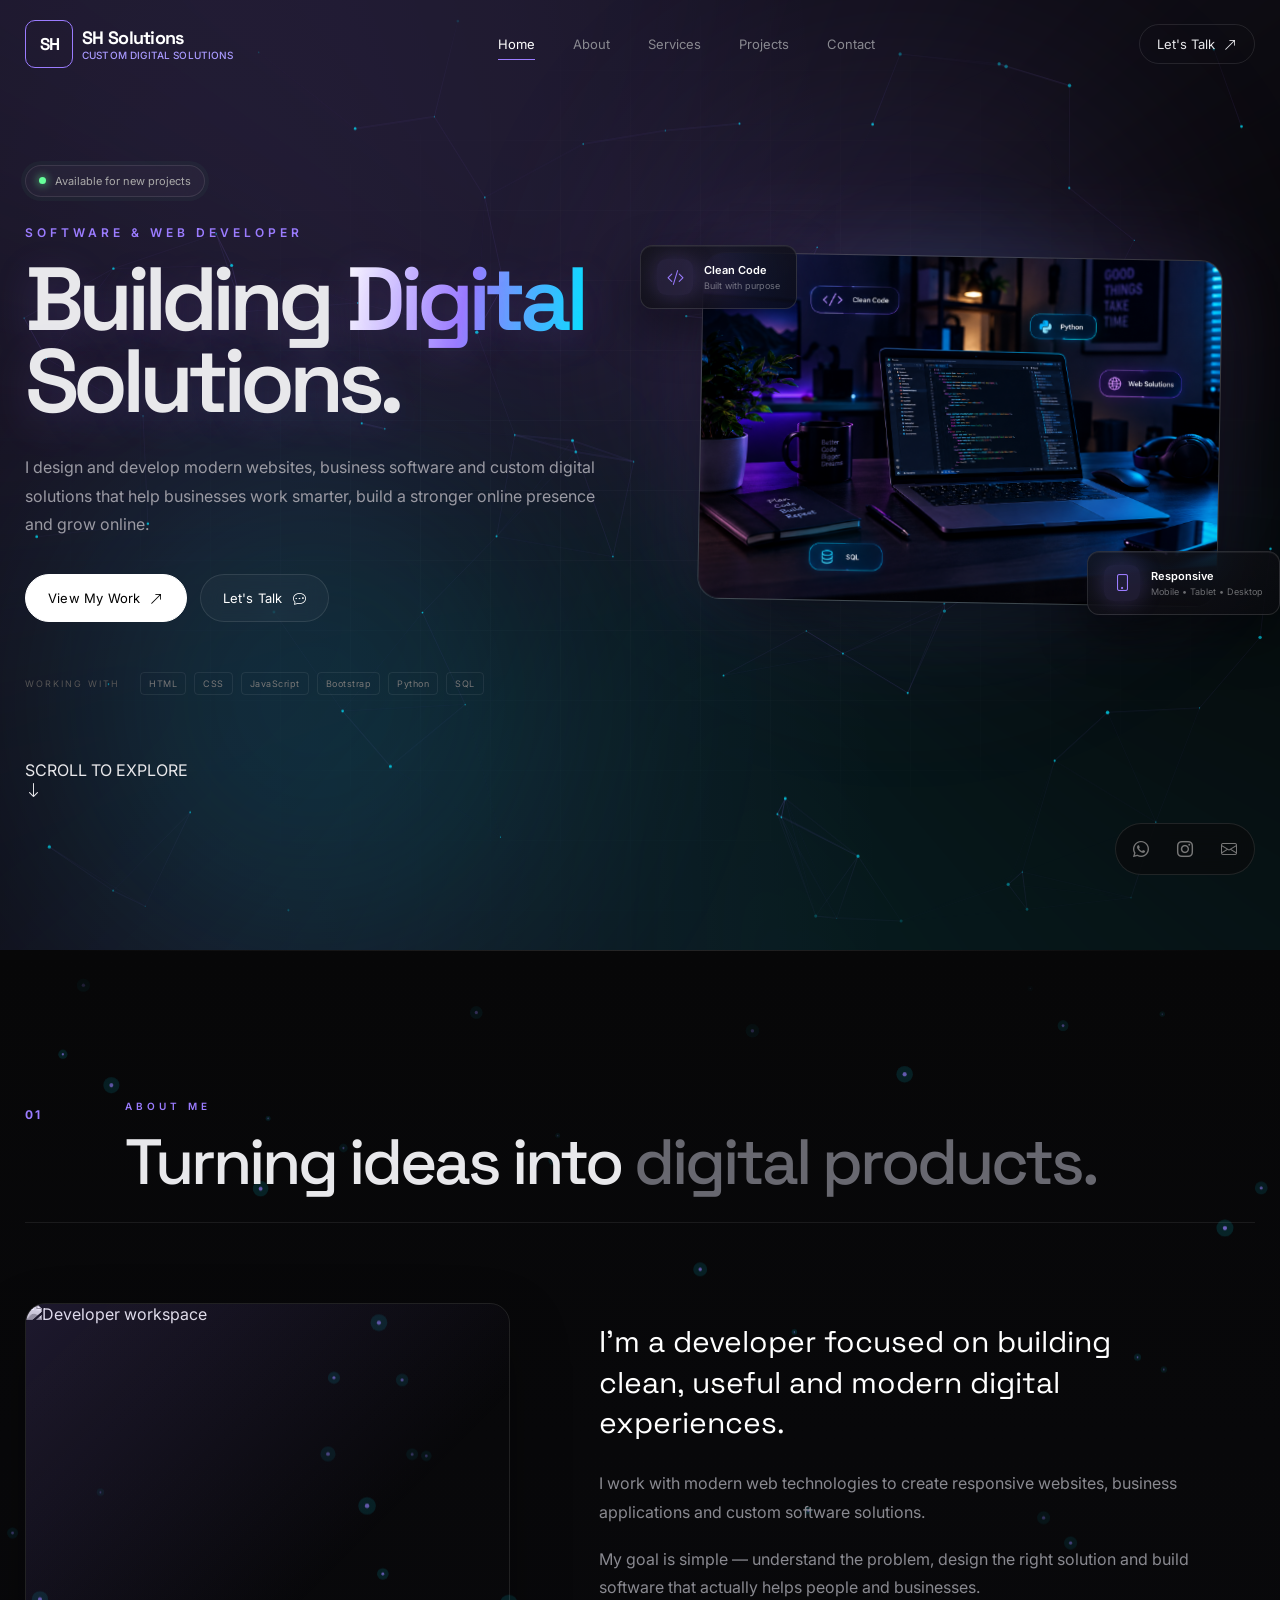
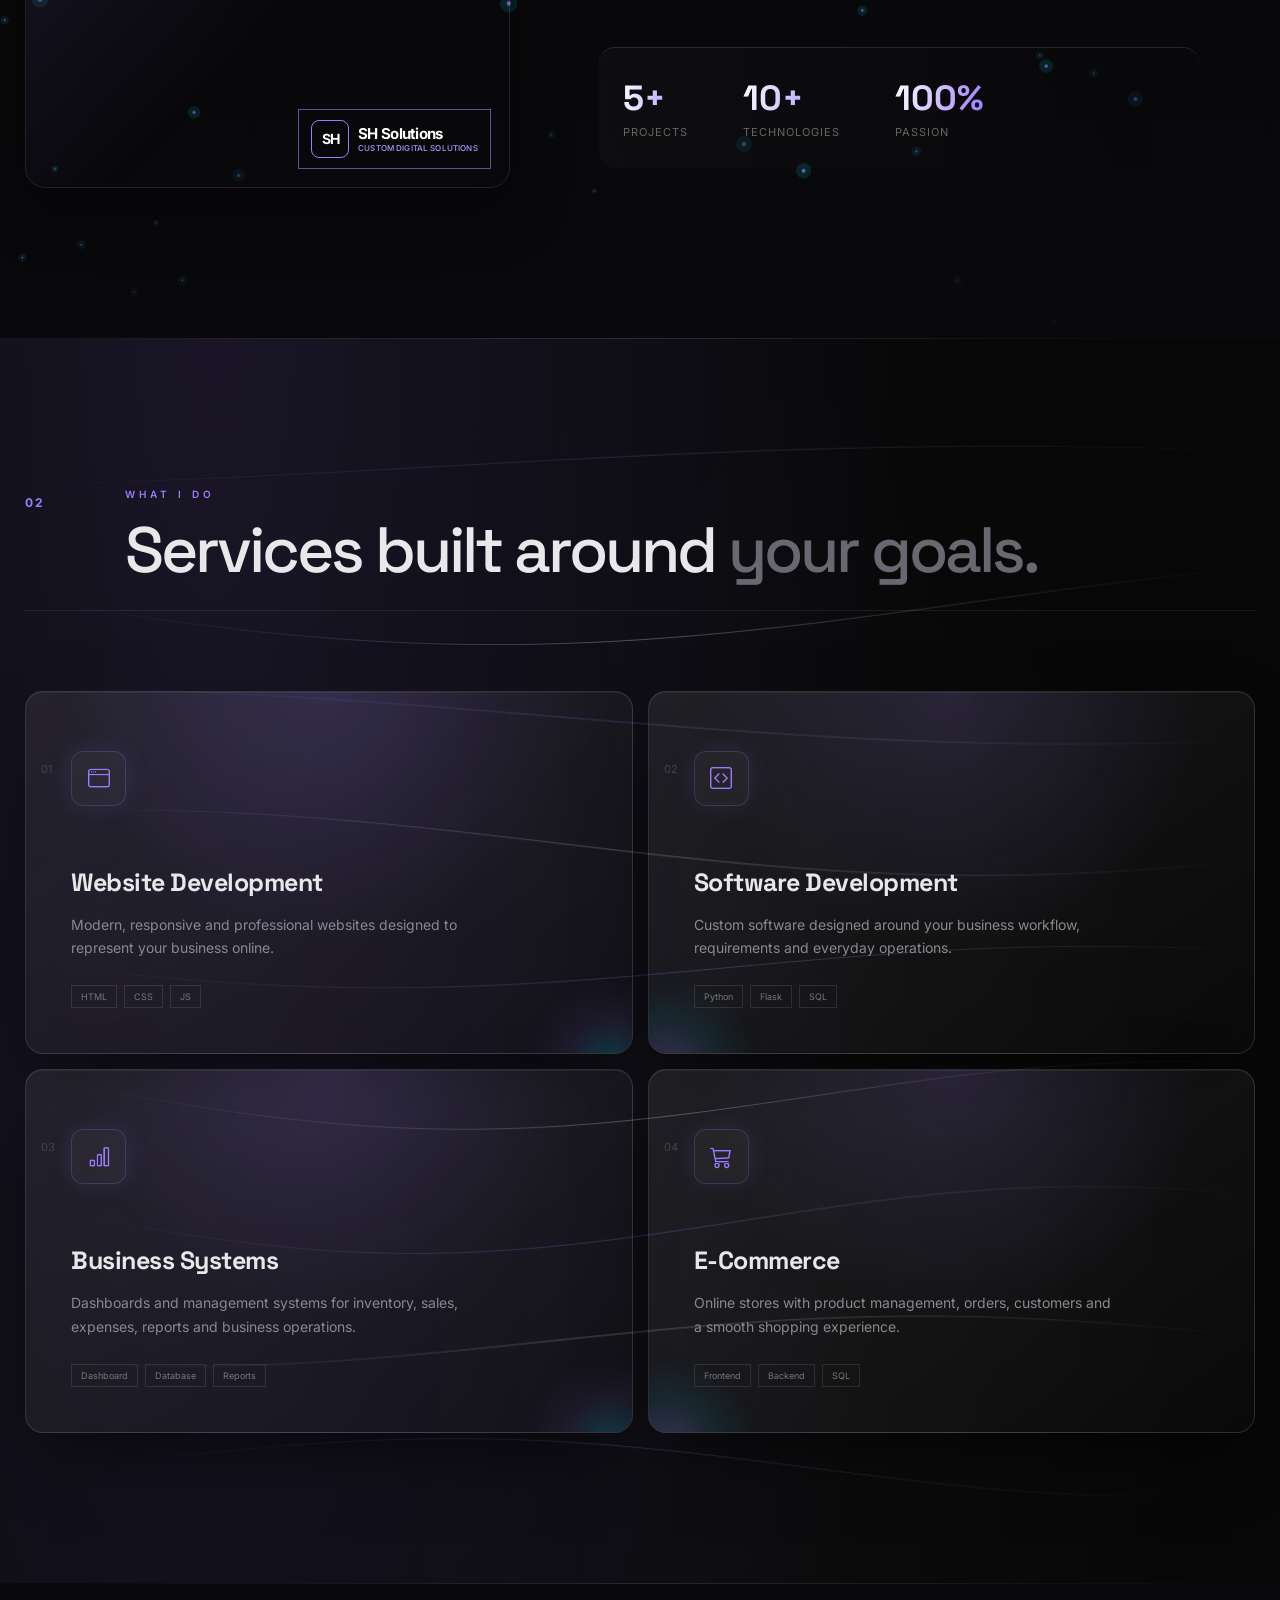
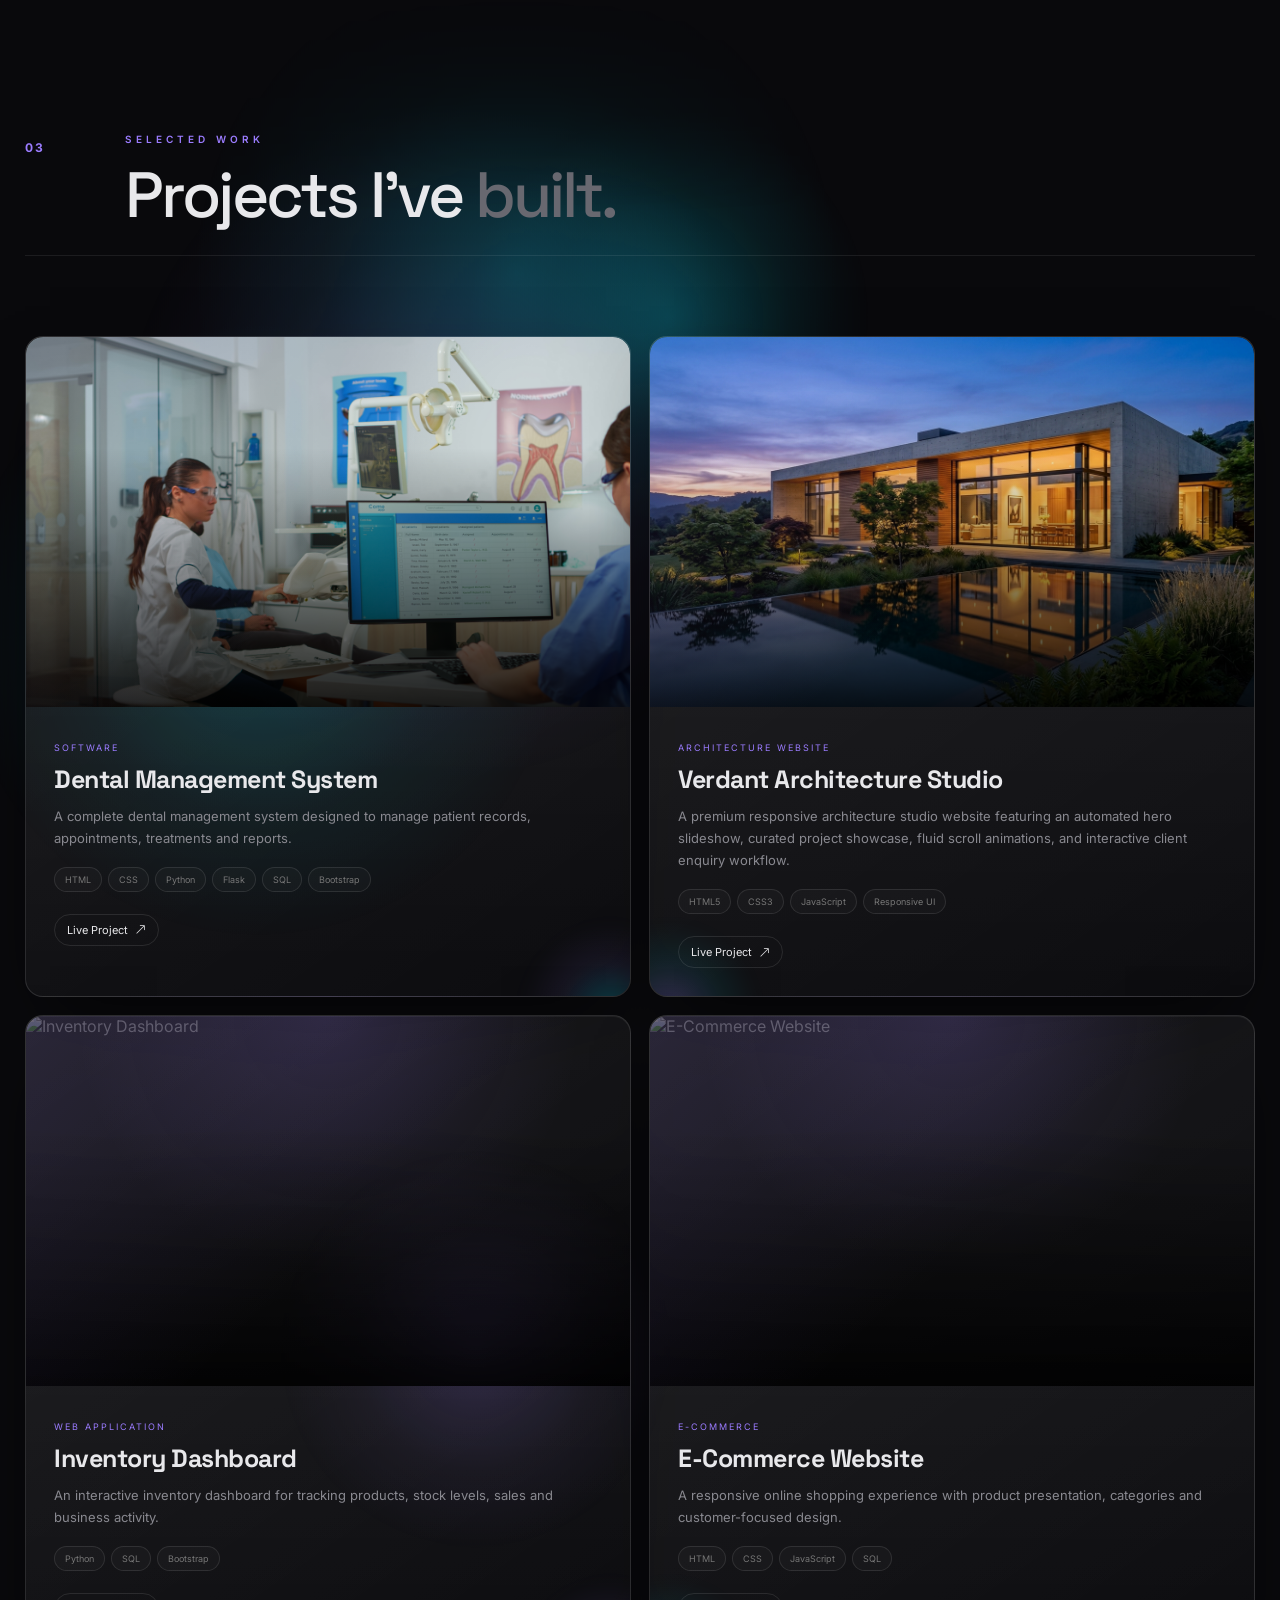
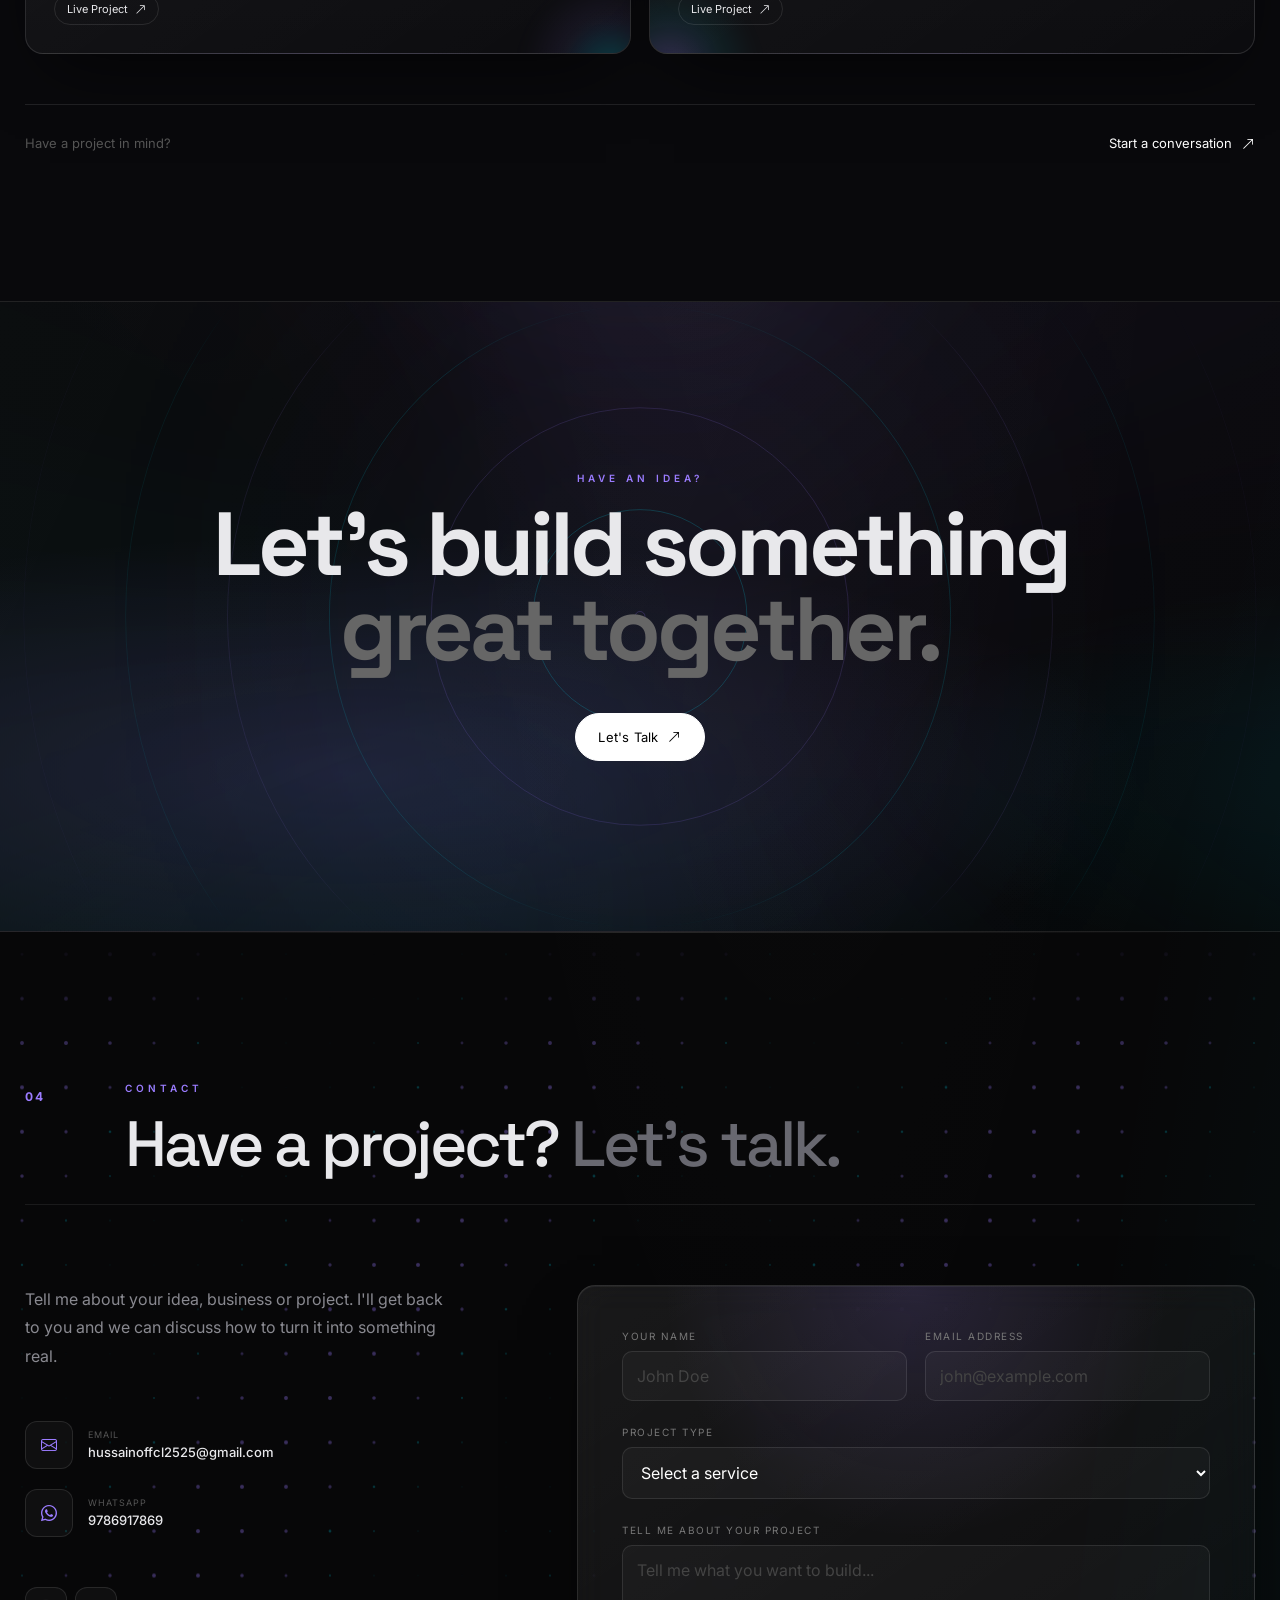
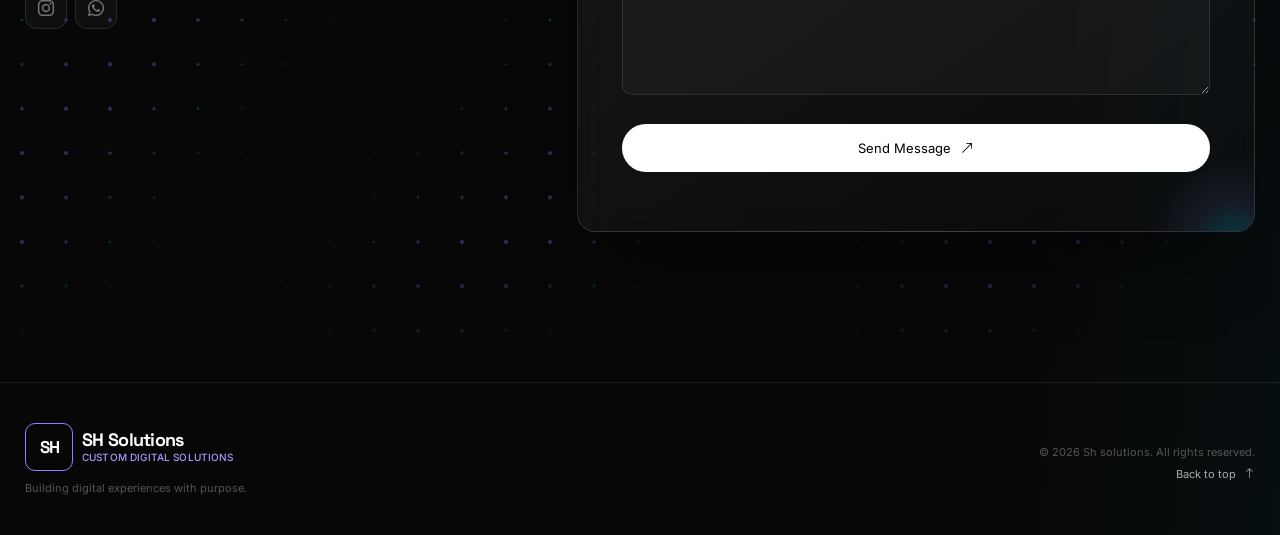
==== commit 03d7761e: "Update portfolio website" ====
--- a/index.html
+++ b/index.html
@@ -33,7 +33,7 @@
 <body>
     <!-- =========================================================
      PRELOADER / INTRO LOGO ANIMATION
-========================================================= -->
+========================================================= -
 <div class="preloader" id="preloader">
     <div class="preloader-bg-glow"></div>
     <div class="preloader-content">
@@ -54,7 +54,7 @@
 
 
 <div class="cursor-dot"></div>
-<div class="cursor-outline"></div>
+<div class="cursor-outline"></div>-->
 
 
 
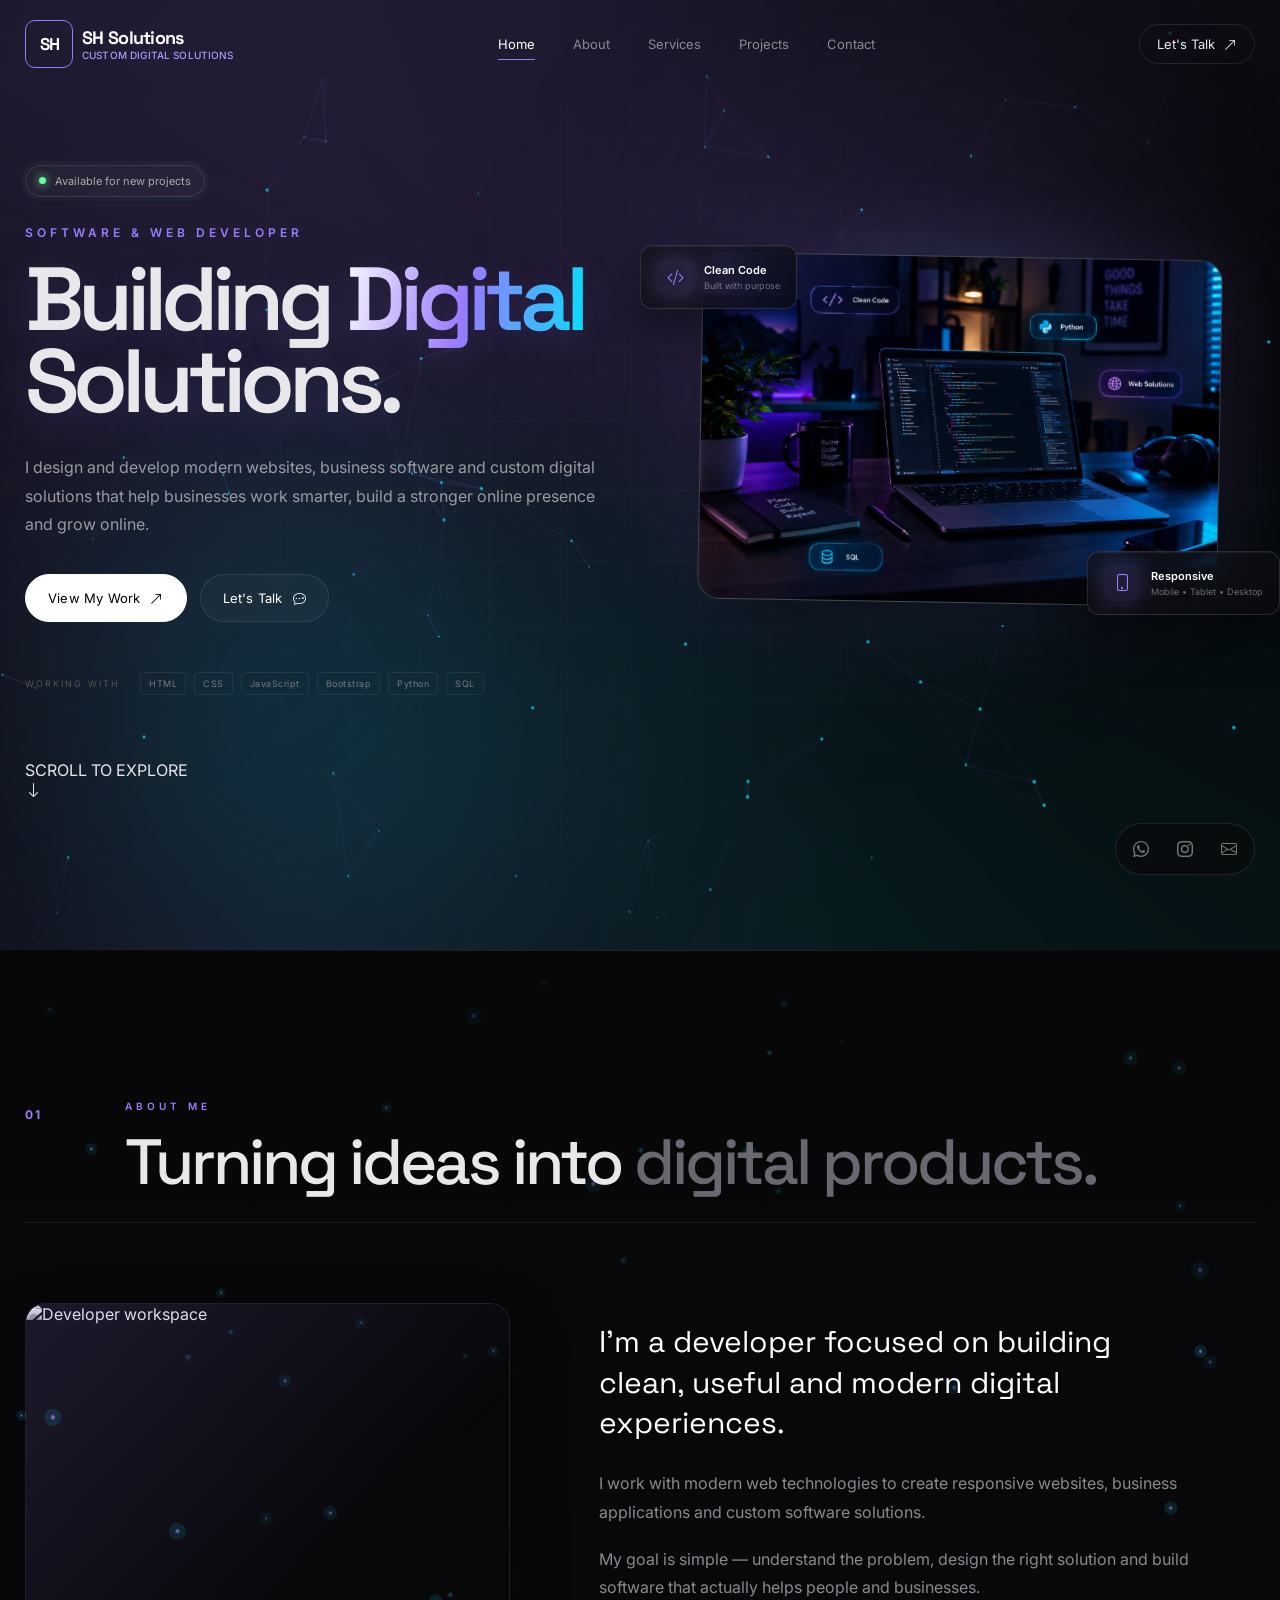
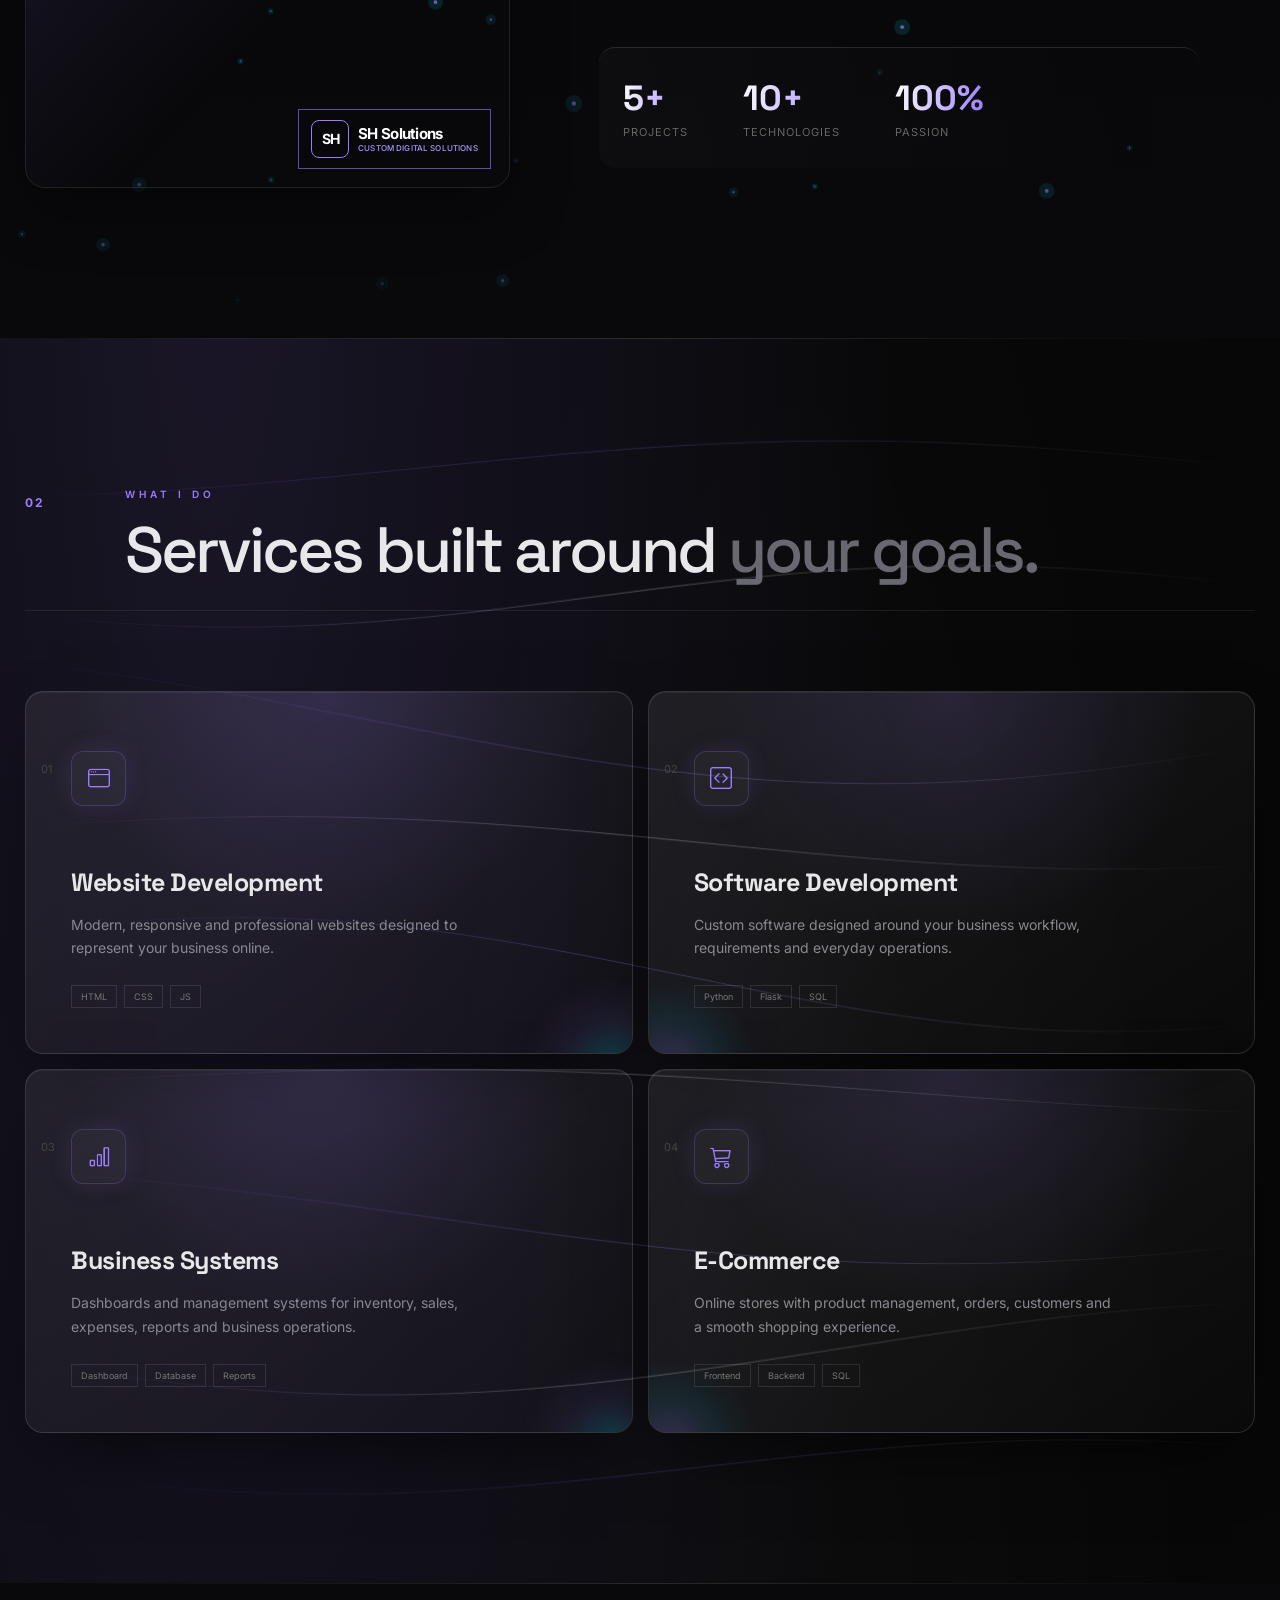
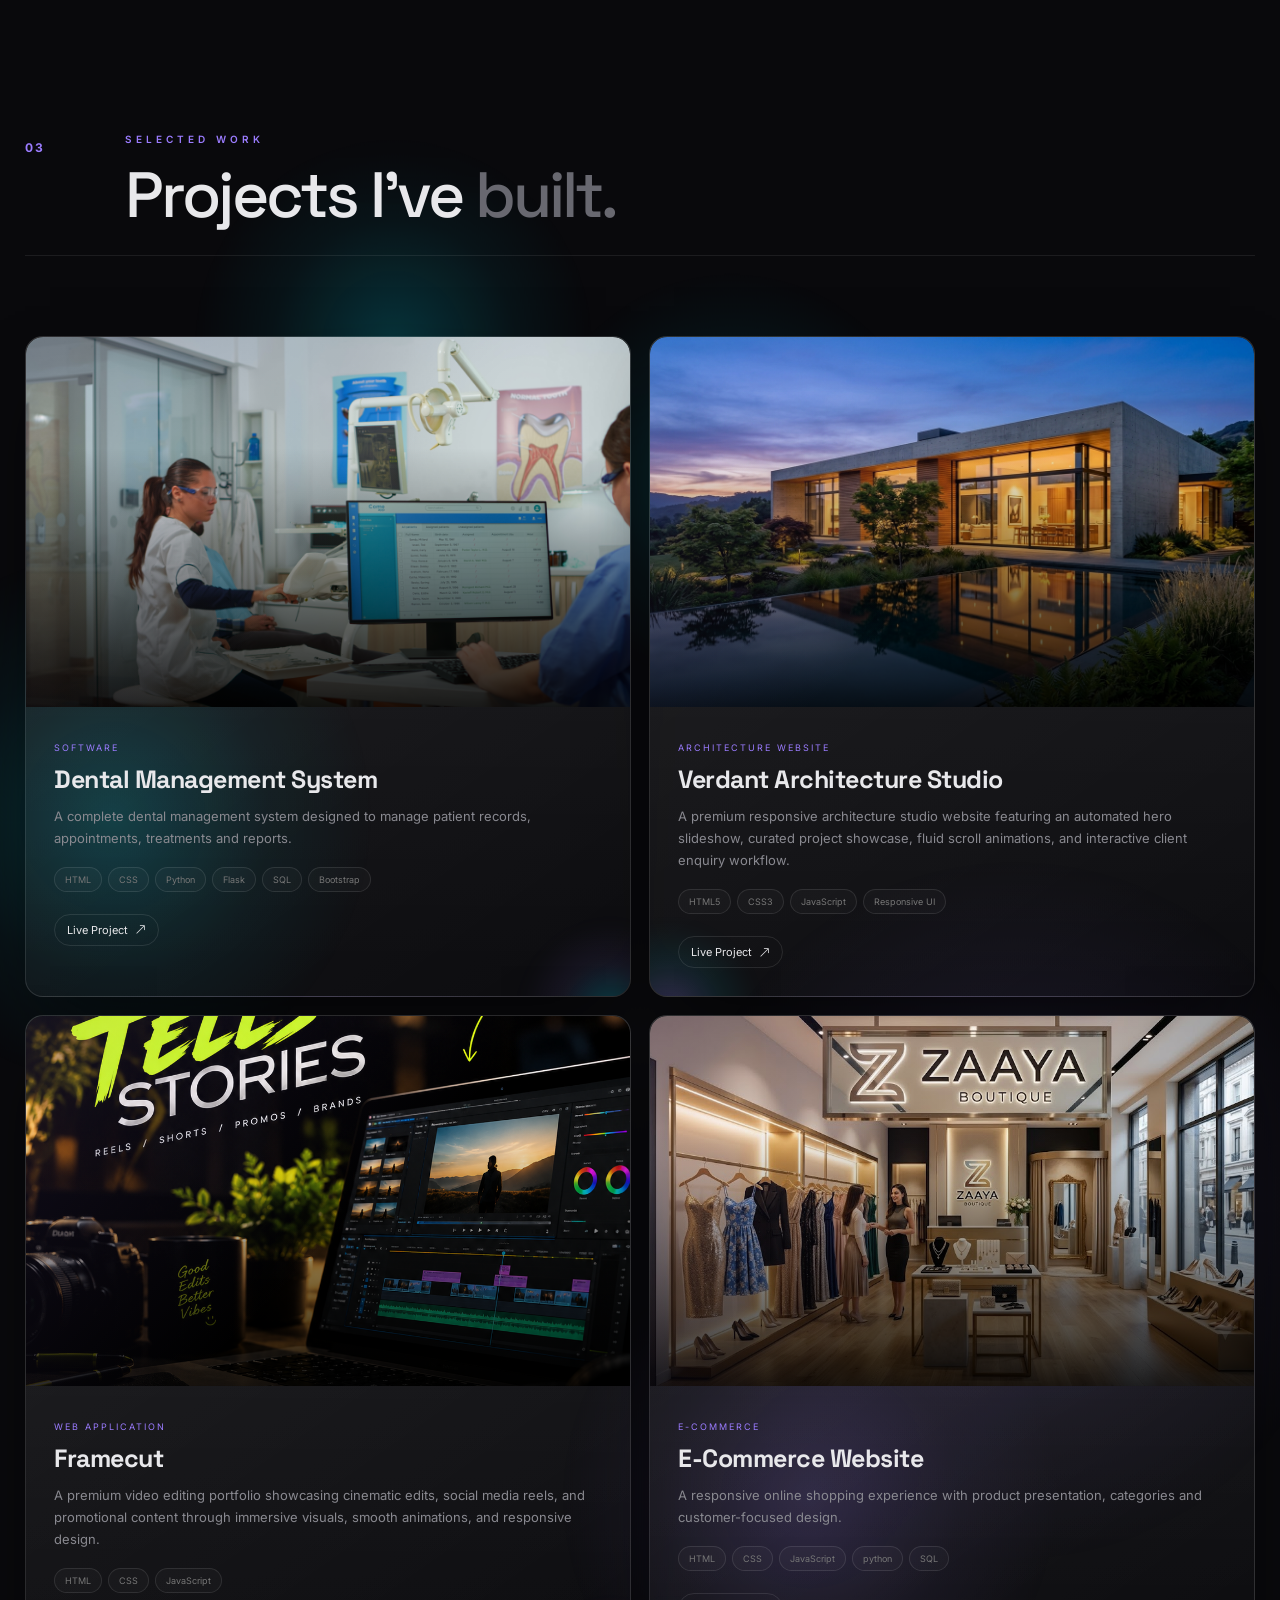
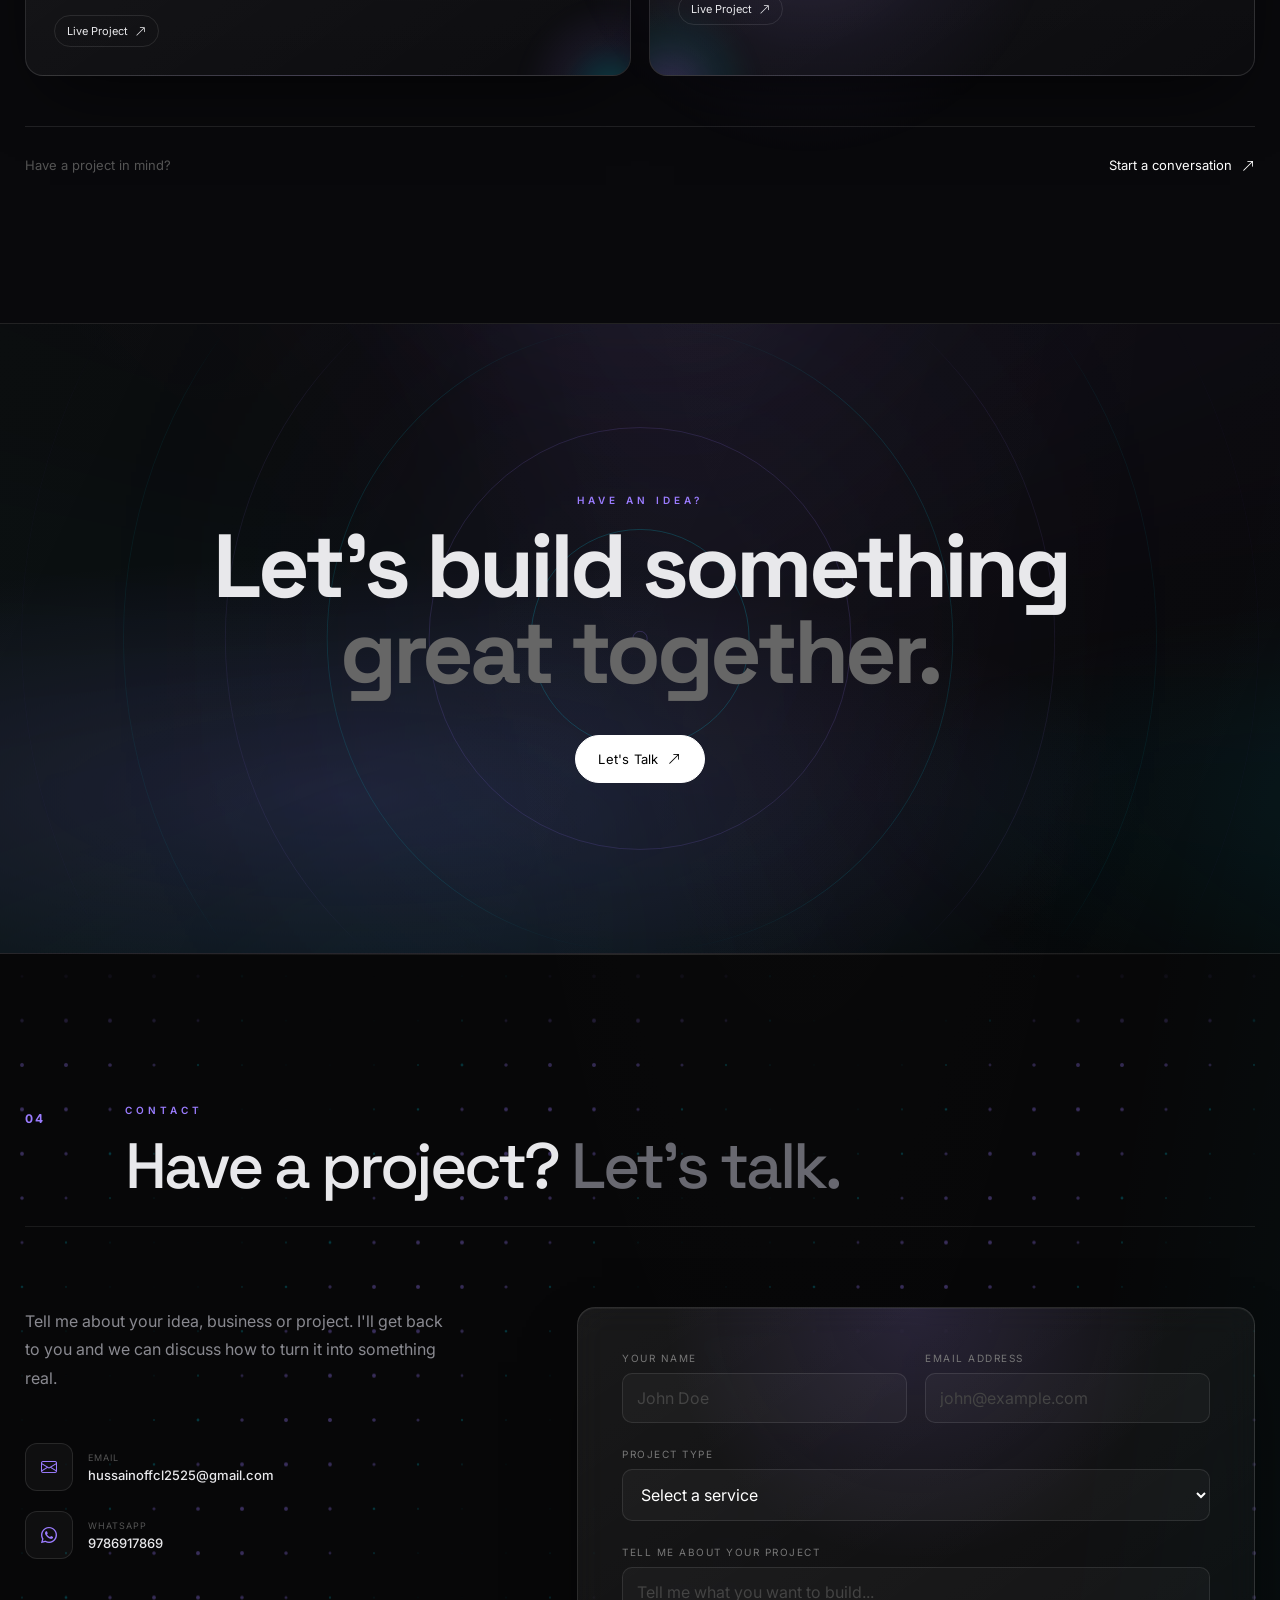
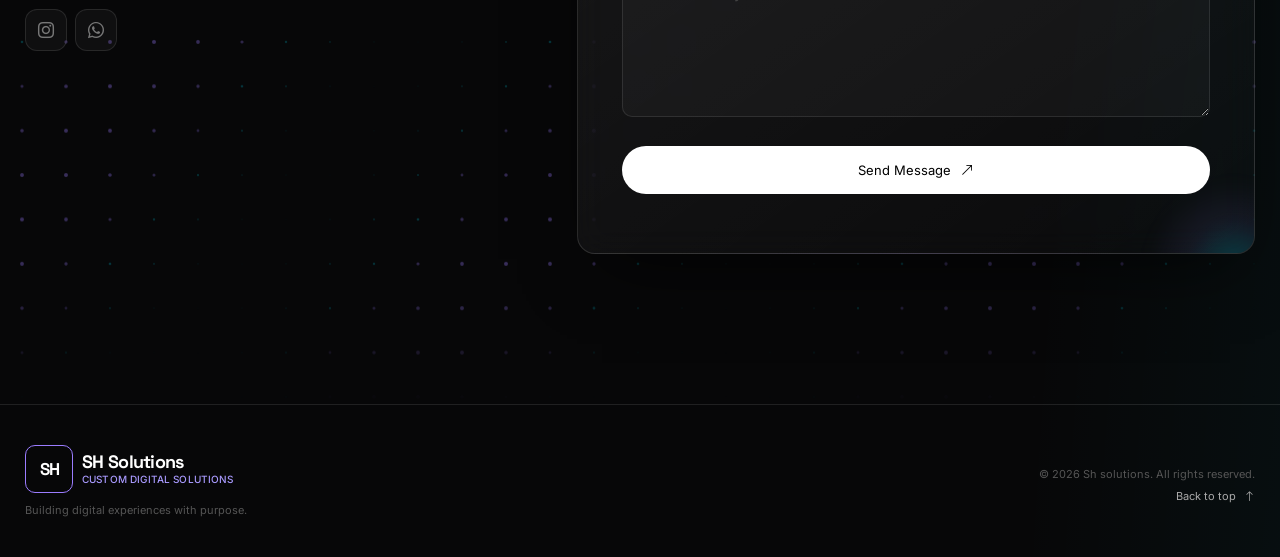
==== commit 205c3ff7: "add" ====
--- a/index.html
+++ b/index.html
@@ -11,6 +11,16 @@
         name="description"
         content="Software and web developer building modern websites, business software and custom digital solutions."
     >
+    
+<meta name="robots" content="index, follow">
+
+<link rel="canonical" href="https://potrfolio-liard.vercel.app/">
+
+<meta property="og:type" content="website">
+<meta property="og:title" content="SH Solutions | Website & Software Developer">
+<meta property="og:description" content="SH Solutions builds responsive websites, custom software, e-commerce stores and business management systems,affordable websites.">
+<meta property="og:url" content="https://potrfolio-liard.vercel.app/">
+
 
     <!-- Google Font -->
     <link rel="preconnect" href="https://fonts.googleapis.com">
